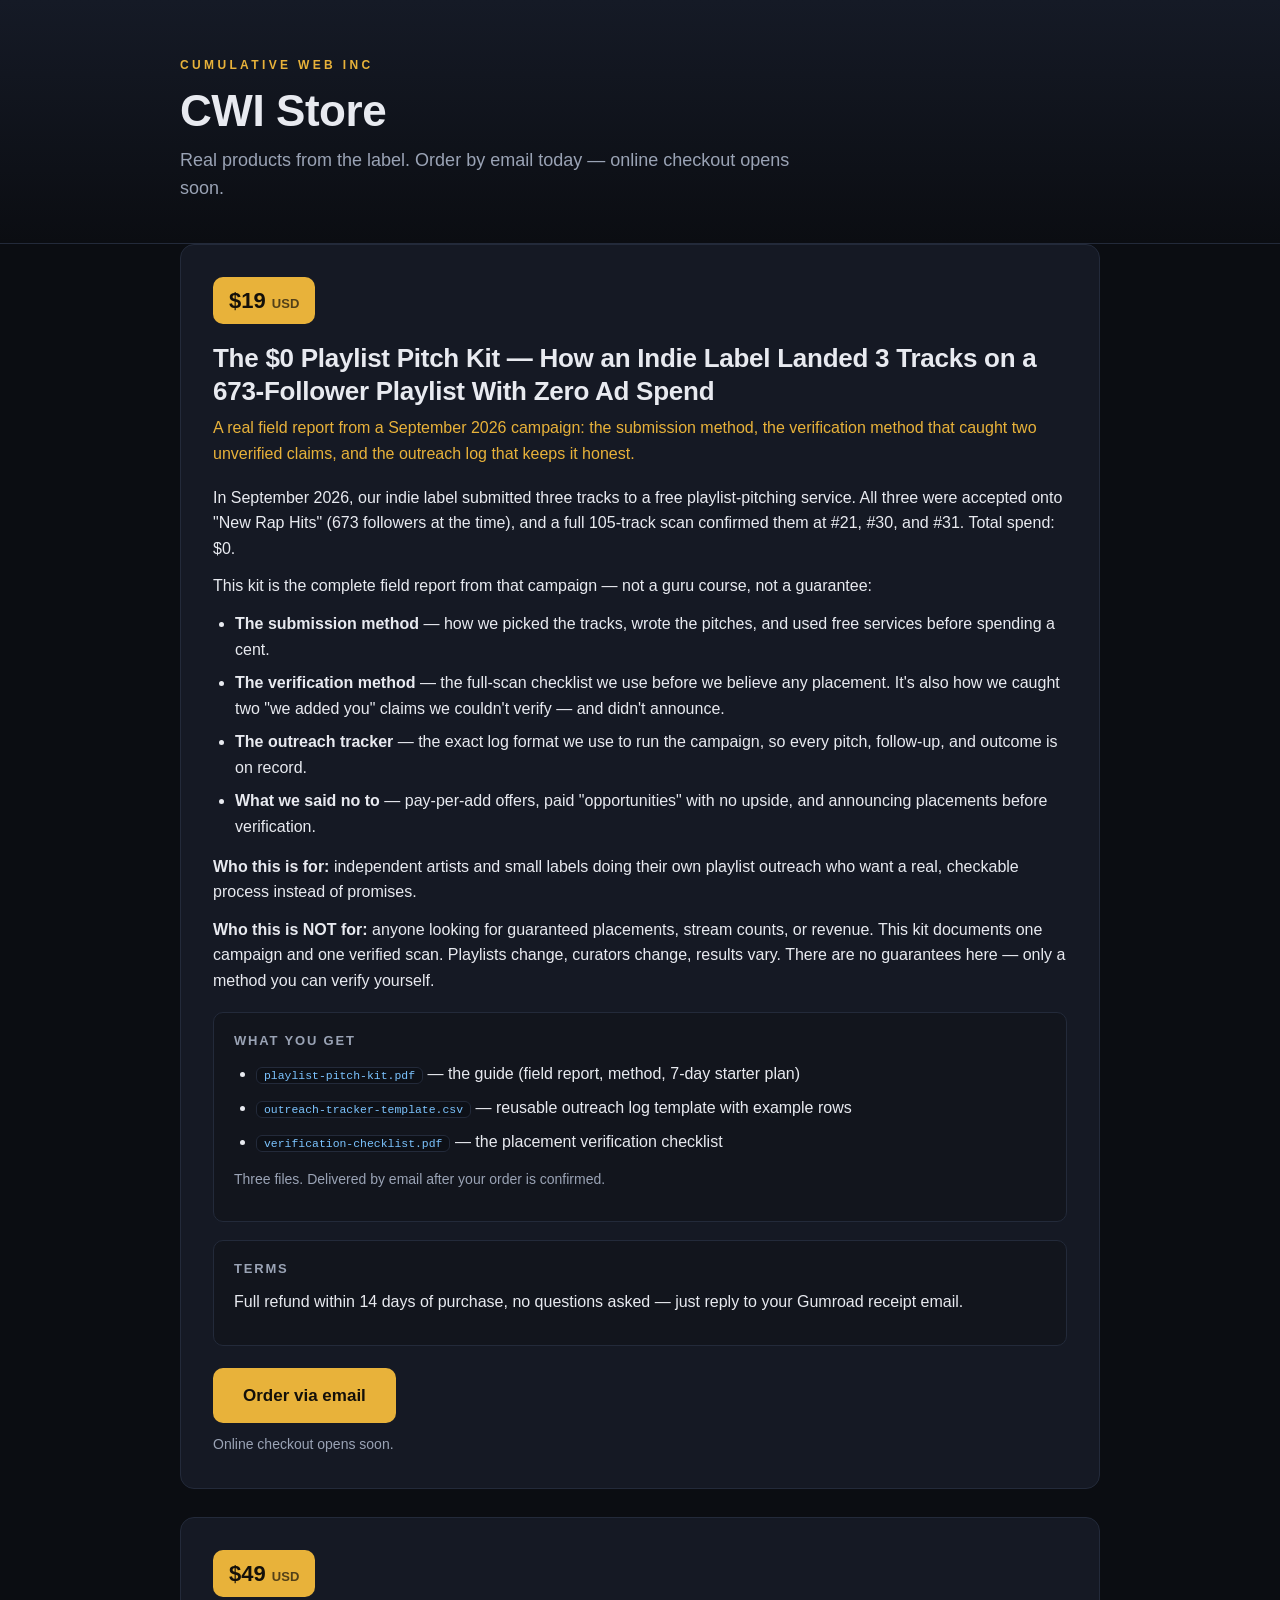
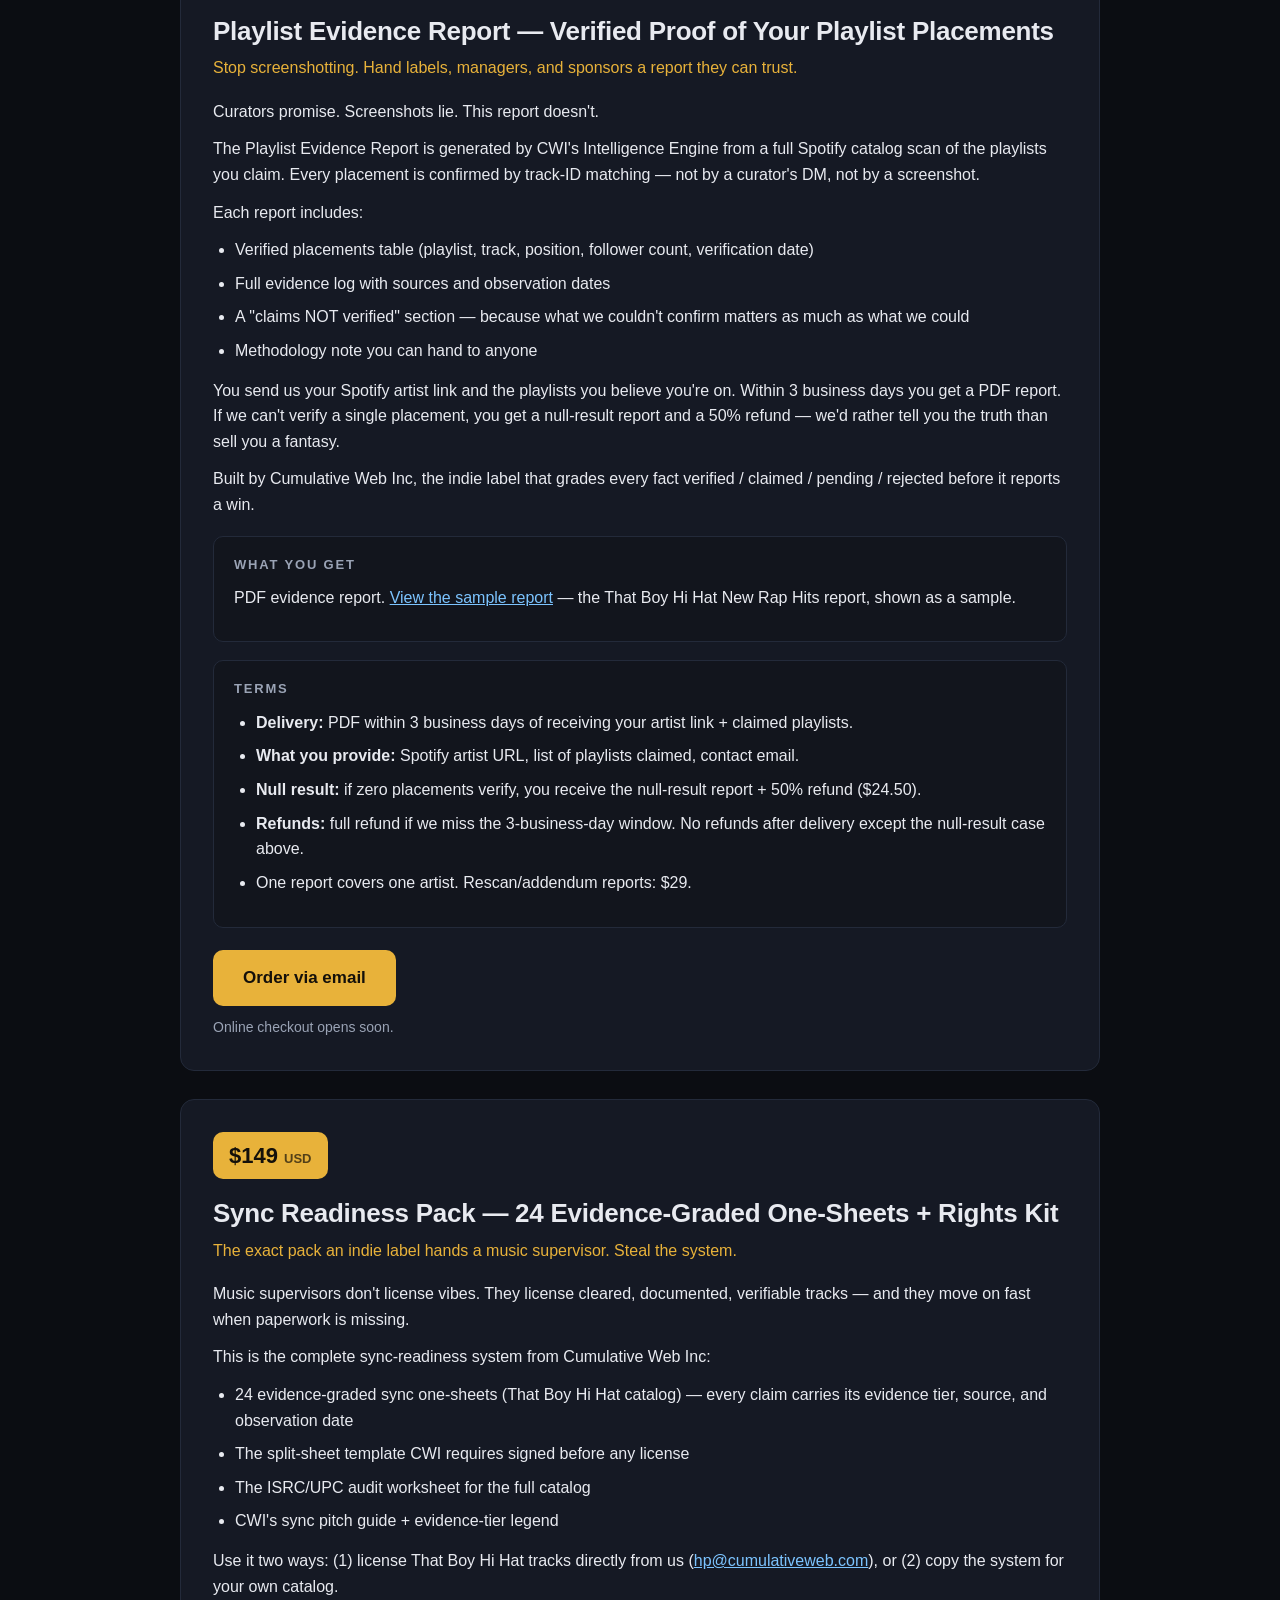
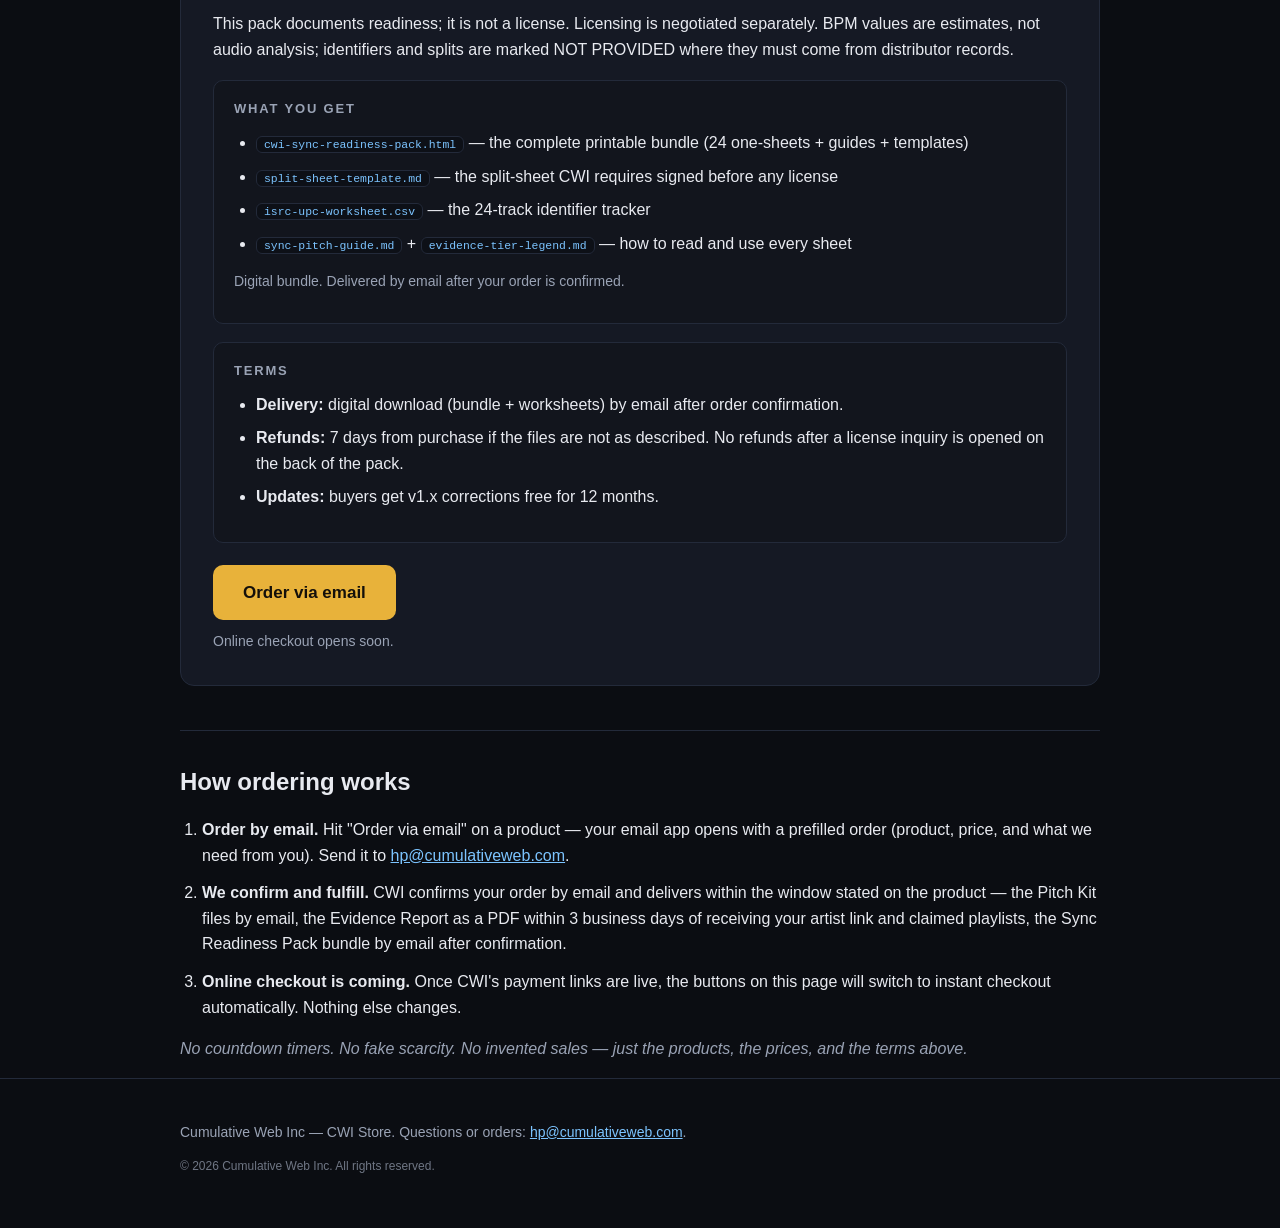
==== docs/index.html @ 9e41cb8e "Add Sync Readiness Pack ($149) to CWI Store" ====
<!DOCTYPE html>
<html lang="en">
<head>
<meta charset="utf-8">
<meta name="viewport" content="width=device-width, initial-scale=1">
<title>CWI Store — Cumulative Web Inc</title>
<meta name="description" content="The storefront for CWI products. Real products from the label — order by email today.">
<link rel="stylesheet" href="styles.css">
</head>
<body>
<header class="site-header">
  <div class="wrap">
    <div class="brand">CUMULATIVE WEB INC</div>
    <h1>CWI Store</h1>
    <p class="lede">Real products from the label. Order by email today — online checkout opens soon.</p>
  </div>
</header>

<main class="wrap">

  <section class="products" aria-label="Products">

    <!-- PRODUCT 1 -->
    <article class="card" id="pitch-kit">
      <div class="price">$19 <span>USD</span></div>
      <h2>The $0 Playlist Pitch Kit — How an Indie Label Landed 3 Tracks on a 673-Follower Playlist With Zero Ad Spend</h2>
      <p class="subtitle">A real field report from a September 2026 campaign: the submission method, the verification method that caught two unverified claims, and the outreach log that keeps it honest.</p>
      <div class="desc">
        <p>In September 2026, our indie label submitted three tracks to a free playlist-pitching service. All three were accepted onto "New Rap Hits" (673 followers at the time), and a full 105-track scan confirmed them at #21, #30, and #31. Total spend: $0.</p>
        <p>This kit is the complete field report from that campaign — not a guru course, not a guarantee:</p>
        <ul>
          <li><strong>The submission method</strong> — how we picked the tracks, wrote the pitches, and used free services before spending a cent.</li>
          <li><strong>The verification method</strong> — the full-scan checklist we use before we believe any placement. It's also how we caught two "we added you" claims we couldn't verify — and didn't announce.</li>
          <li><strong>The outreach tracker</strong> — the exact log format we use to run the campaign, so every pitch, follow-up, and outcome is on record.</li>
          <li><strong>What we said no to</strong> — pay-per-add offers, paid "opportunities" with no upside, and announcing placements before verification.</li>
        </ul>
        <p><strong>Who this is for:</strong> independent artists and small labels doing their own playlist outreach who want a real, checkable process instead of promises.</p>
        <p><strong>Who this is NOT for:</strong> anyone looking for guaranteed placements, stream counts, or revenue. This kit documents one campaign and one verified scan. Playlists change, curators change, results vary. There are no guarantees here — only a method you can verify yourself.</p>
      </div>
      <div class="contents">
        <h3>What you get</h3>
        <ul>
          <li><code>playlist-pitch-kit.pdf</code> — the guide (field report, method, 7-day starter plan)</li>
          <li><code>outreach-tracker-template.csv</code> — reusable outreach log template with example rows</li>
          <li><code>verification-checklist.pdf</code> — the placement verification checklist</li>
        </ul>
        <p class="delivery">Three files. Delivered by email after your order is confirmed.</p>
      </div>
      <div class="terms">
        <h3>Terms</h3>
        <p>Full refund within 14 days of purchase, no questions asked — just reply to your Gumroad receipt email.</p>
      </div>
      <div class="buy-slot" data-id="pitch-kit"
           data-name="The $0 Playlist Pitch Kit"
           data-price="$19"></div>
    </article>

    <!-- PRODUCT 2 -->
    <article class="card" id="evidence-report">
      <div class="price">$49 <span>USD</span></div>
      <h2>Playlist Evidence Report — Verified Proof of Your Playlist Placements</h2>
      <p class="subtitle">Stop screenshotting. Hand labels, managers, and sponsors a report they can trust.</p>
      <div class="desc">
        <p>Curators promise. Screenshots lie. This report doesn't.</p>
        <p>The Playlist Evidence Report is generated by CWI's Intelligence Engine from a full Spotify catalog scan of the playlists you claim. Every placement is confirmed by track-ID matching — not by a curator's DM, not by a screenshot.</p>
        <p>Each report includes:</p>
        <ul>
          <li>Verified placements table (playlist, track, position, follower count, verification date)</li>
          <li>Full evidence log with sources and observation dates</li>
          <li>A "claims NOT verified" section — because what we couldn't confirm matters as much as what we could</li>
          <li>Methodology note you can hand to anyone</li>
        </ul>
        <p>You send us your Spotify artist link and the playlists you believe you're on. Within 3 business days you get a PDF report. If we can't verify a single placement, you get a null-result report and a 50% refund — we'd rather tell you the truth than sell you a fantasy.</p>
        <p>Built by Cumulative Web Inc, the indie label that grades every fact verified / claimed / pending / rejected before it reports a win.</p>
      </div>
      <div class="contents">
        <h3>What you get</h3>
        <p>PDF evidence report. <a href="sample-evidence-report.html">View the sample report</a> — the That Boy Hi Hat New Rap Hits report, shown as a sample.</p>
      </div>
      <div class="terms">
        <h3>Terms</h3>
        <ul>
          <li><strong>Delivery:</strong> PDF within 3 business days of receiving your artist link + claimed playlists.</li>
          <li><strong>What you provide:</strong> Spotify artist URL, list of playlists claimed, contact email.</li>
          <li><strong>Null result:</strong> if zero placements verify, you receive the null-result report + 50% refund ($24.50).</li>
          <li><strong>Refunds:</strong> full refund if we miss the 3-business-day window. No refunds after delivery except the null-result case above.</li>
          <li>One report covers one artist. Rescan/addendum reports: $29.</li>
        </ul>
      </div>
      <div class="buy-slot" data-id="evidence-report"
           data-name="Playlist Evidence Report"
           data-price="$49"></div>
    </article>

    <!-- PRODUCT 3 -->
    <article class="card" id="sync-pack">
      <div class="price">$149 <span>USD</span></div>
      <h2>Sync Readiness Pack — 24 Evidence-Graded One-Sheets + Rights Kit</h2>
      <p class="subtitle">The exact pack an indie label hands a music supervisor. Steal the system.</p>
      <div class="desc">
        <p>Music supervisors don't license vibes. They license cleared, documented, verifiable tracks — and they move on fast when paperwork is missing.</p>
        <p>This is the complete sync-readiness system from Cumulative Web Inc:</p>
        <ul>
          <li>24 evidence-graded sync one-sheets (That Boy Hi Hat catalog) — every claim carries its evidence tier, source, and observation date</li>
          <li>The split-sheet template CWI requires signed before any license</li>
          <li>The ISRC/UPC audit worksheet for the full catalog</li>
          <li>CWI's sync pitch guide + evidence-tier legend</li>
        </ul>
        <p>Use it two ways: (1) license That Boy Hi Hat tracks directly from us (<a href="mailto:hp@cumulativeweb.com">hp@cumulativeweb.com</a>), or (2) copy the system for your own catalog.</p>
        <p class="honest-note">This pack documents readiness; it is not a license. Licensing is negotiated separately. BPM values are estimates, not audio analysis; identifiers and splits are marked NOT PROVIDED where they must come from distributor records.</p>
      </div>
      <div class="contents">
        <h3>What you get</h3>
        <ul>
          <li><code>cwi-sync-readiness-pack.html</code> — the complete printable bundle (24 one-sheets + guides + templates)</li>
          <li><code>split-sheet-template.md</code> — the split-sheet CWI requires signed before any license</li>
          <li><code>isrc-upc-worksheet.csv</code> — the 24-track identifier tracker</li>
          <li><code>sync-pitch-guide.md</code> + <code>evidence-tier-legend.md</code> — how to read and use every sheet</li>
        </ul>
        <p class="delivery">Digital bundle. Delivered by email after your order is confirmed.</p>
      </div>
      <div class="terms">
        <h3>Terms</h3>
        <ul>
          <li><strong>Delivery:</strong> digital download (bundle + worksheets) by email after order confirmation.</li>
          <li><strong>Refunds:</strong> 7 days from purchase if the files are not as described. No refunds after a license inquiry is opened on the back of the pack.</li>
          <li><strong>Updates:</strong> buyers get v1.x corrections free for 12 months.</li>
        </ul>
      </div>
      <div class="buy-slot" data-id="sync-pack"
           data-name="Sync Readiness Pack"
           data-price="$149"></div>
    </article>

  </section>

  <section class="how" aria-label="How ordering works">
    <h2>How ordering works</h2>
    <ol>
      <li><strong>Order by email.</strong> Hit "Order via email" on a product — your email app opens with a prefilled order (product, price, and what we need from you). Send it to <a href="mailto:hp@cumulativeweb.com">hp@cumulativeweb.com</a>.</li>
      <li><strong>We confirm and fulfill.</strong> CWI confirms your order by email and delivers within the window stated on the product — the Pitch Kit files by email, the Evidence Report as a PDF within 3 business days of receiving your artist link and claimed playlists, the Sync Readiness Pack bundle by email after confirmation.</li>
      <li><strong>Online checkout is coming.</strong> Once CWI's payment links are live, the buttons on this page will switch to instant checkout automatically. Nothing else changes.</li>
    </ol>
    <p class="honest">No countdown timers. No fake scarcity. No invented sales — just the products, the prices, and the terms above.</p>
  </section>

</main>

<footer class="site-footer">
  <div class="wrap">
    <p>Cumulative Web Inc — CWI Store. Questions or orders: <a href="mailto:hp@cumulativeweb.com">hp@cumulativeweb.com</a>.</p>
    <p class="fine">© 2026 Cumulative Web Inc. All rights reserved.</p>
  </div>
</footer>

<script src="app.js"></script>
</body>
</html>
---- docs/styles.css ----
:root {
  --bg: #0b0d12;
  --bg-soft: #12151d;
  --card: #151924;
  --line: #232a3a;
  --text: #e8eaf0;
  --muted: #9aa3b5;
  --accent: #e8b23a;
  --accent-ink: #14100a;
  --link: #7cc4ff;
}

* { box-sizing: border-box; }

body {
  margin: 0;
  background: var(--bg);
  color: var(--text);
  font-family: -apple-system, BlinkMacSystemFont, "Segoe UI", Inter, Roboto, Helvetica, Arial, sans-serif;
  line-height: 1.6;
  -webkit-font-smoothing: antialiased;
}

.wrap { max-width: 960px; margin: 0 auto; padding: 0 20px; }

.site-header {
  background: linear-gradient(180deg, #151a26 0%, var(--bg) 100%);
  border-bottom: 1px solid var(--line);
  padding: 56px 0 40px;
}

.brand {
  font-size: 12px;
  letter-spacing: 0.28em;
  color: var(--accent);
  font-weight: 700;
  margin-bottom: 12px;
}

.site-header h1 {
  margin: 0 0 10px;
  font-size: 44px;
  line-height: 1.1;
  letter-spacing: -0.01em;
}

.lede { color: var(--muted); font-size: 18px; margin: 0; max-width: 620px; }

main { padding: 36px 0 24px; }

.products { display: grid; gap: 28px; }

.card {
  background: var(--card);
  border: 1px solid var(--line);
  border-radius: 14px;
  padding: 32px;
  position: relative;
}

.price {
  display: inline-block;
  background: var(--accent);
  color: var(--accent-ink);
  font-weight: 800;
  font-size: 22px;
  border-radius: 10px;
  padding: 6px 16px;
  margin-bottom: 18px;
}

.price span { font-size: 13px; font-weight: 700; opacity: 0.7; }

.card h2 { margin: 0 0 8px; font-size: 26px; line-height: 1.25; letter-spacing: -0.01em; }

.subtitle { color: var(--accent); font-size: 16px; margin: 0 0 18px; }

.desc p, .terms p, .contents p { margin: 0 0 12px; }

.desc ul, .terms ul, .contents ul { margin: 0 0 14px; padding-left: 22px; }

.desc li, .terms li, .contents li { margin-bottom: 8px; }

.contents, .terms {
  background: var(--bg-soft);
  border: 1px solid var(--line);
  border-radius: 10px;
  padding: 18px 20px;
  margin: 18px 0;
}

.contents h3, .terms h3 {
  margin: 0 0 10px;
  font-size: 13px;
  text-transform: uppercase;
  letter-spacing: 0.14em;
  color: var(--muted);
}

code {
  background: #0d1017;
  border: 1px solid var(--line);
  border-radius: 6px;
  padding: 1px 7px;
  font-size: 0.88em;
  color: var(--link);
}

.delivery { color: var(--muted); font-size: 14px; }

a { color: var(--link); }
a:hover { text-decoration: underline; }

.buy-slot { margin-top: 22px; }

.btn {
  display: inline-block;
  background: var(--accent);
  color: var(--accent-ink);
  font-weight: 800;
  font-size: 17px;
  text-decoration: none;
  border-radius: 10px;
  padding: 14px 30px;
  border: none;
  cursor: pointer;
}

.btn:hover { filter: brightness(1.08); text-decoration: none; }

.checkout-note, .soon-note {
  margin: 10px 0 0;
  font-size: 14px;
  color: var(--muted);
}

.how {
  margin-top: 44px;
  border-top: 1px solid var(--line);
  padding-top: 32px;
}

.how h2 { font-size: 24px; margin: 0 0 14px; }

.how ol { padding-left: 22px; }
.how li { margin-bottom: 12px; }

.honest { color: var(--muted); font-style: italic; margin-top: 16px; }

.site-footer {
  border-top: 1px solid var(--line);
  padding: 28px 0 40px;
  color: var(--muted);
  font-size: 14px;
}

.site-footer .fine { font-size: 12px; opacity: 0.7; }

@media (max-width: 640px) {
  .site-header h1 { font-size: 32px; }
  .card { padding: 22px; }
  .card h2 { font-size: 21px; }
}
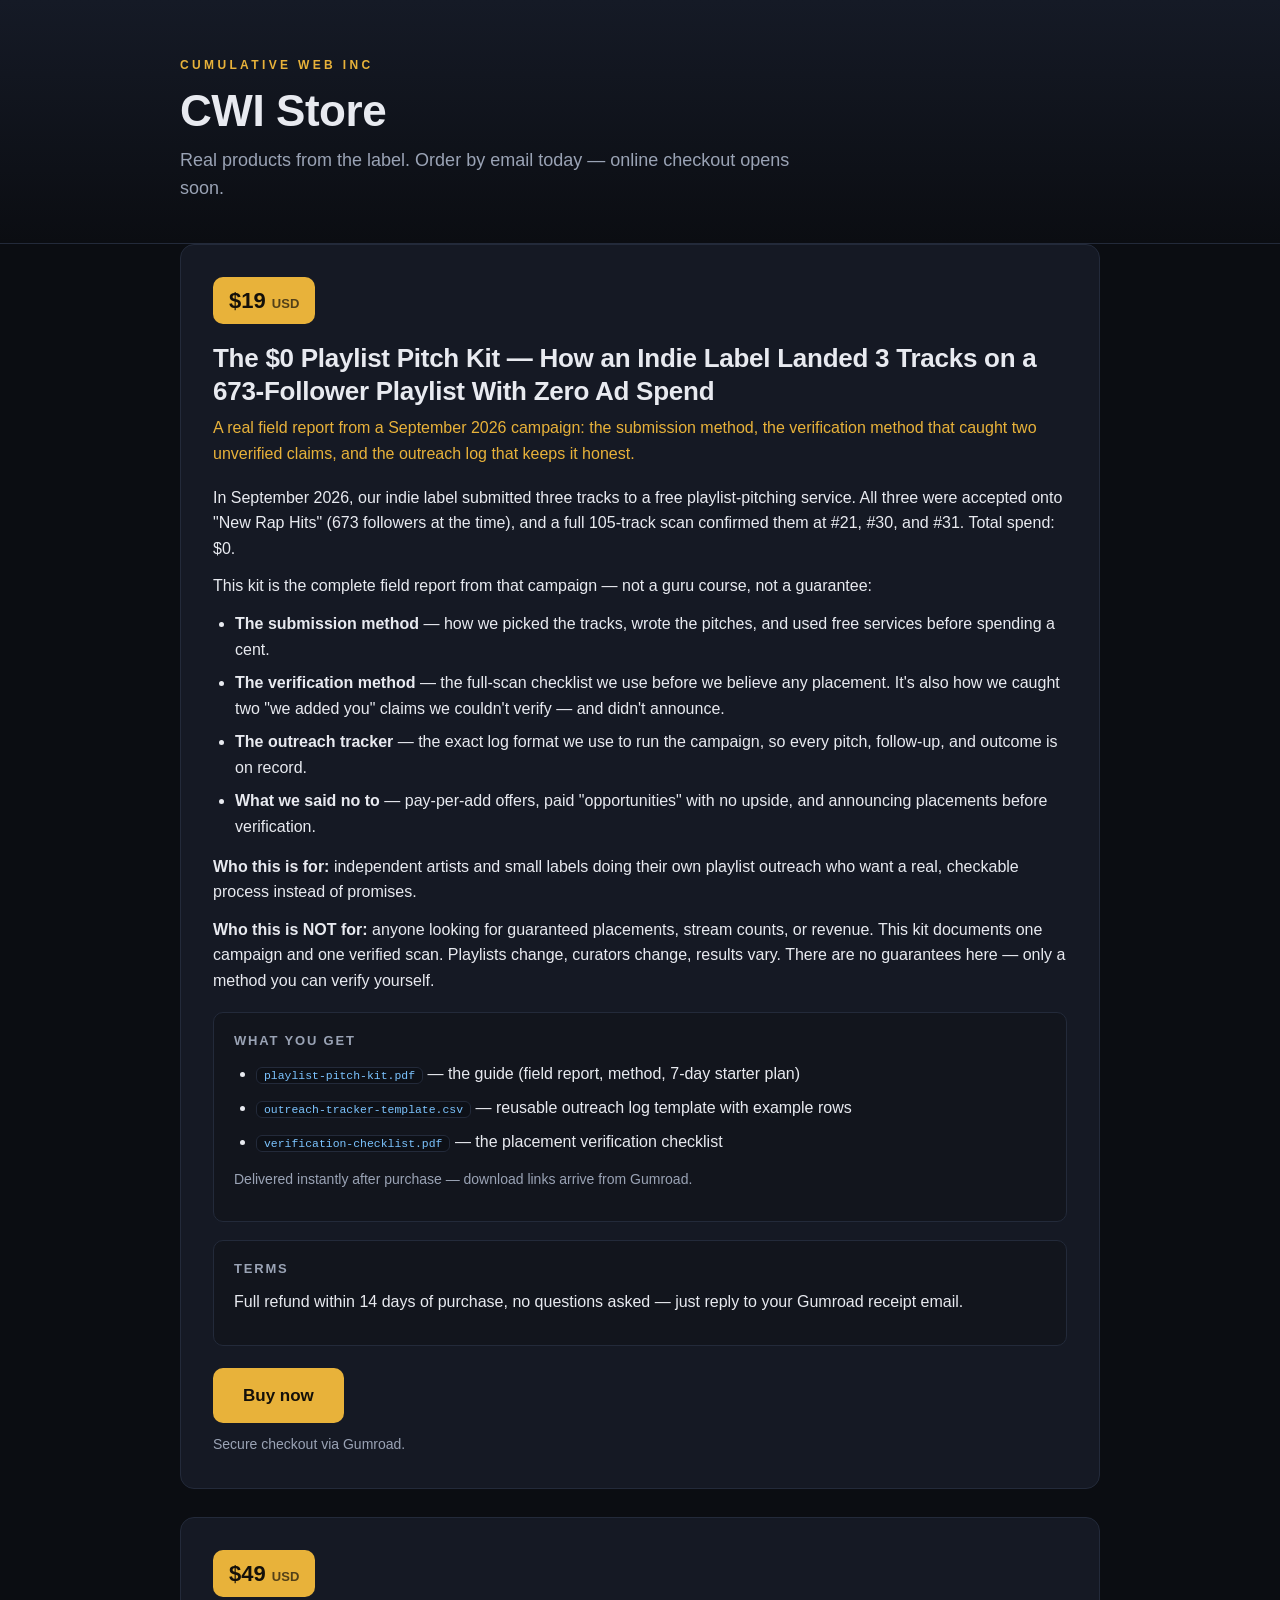
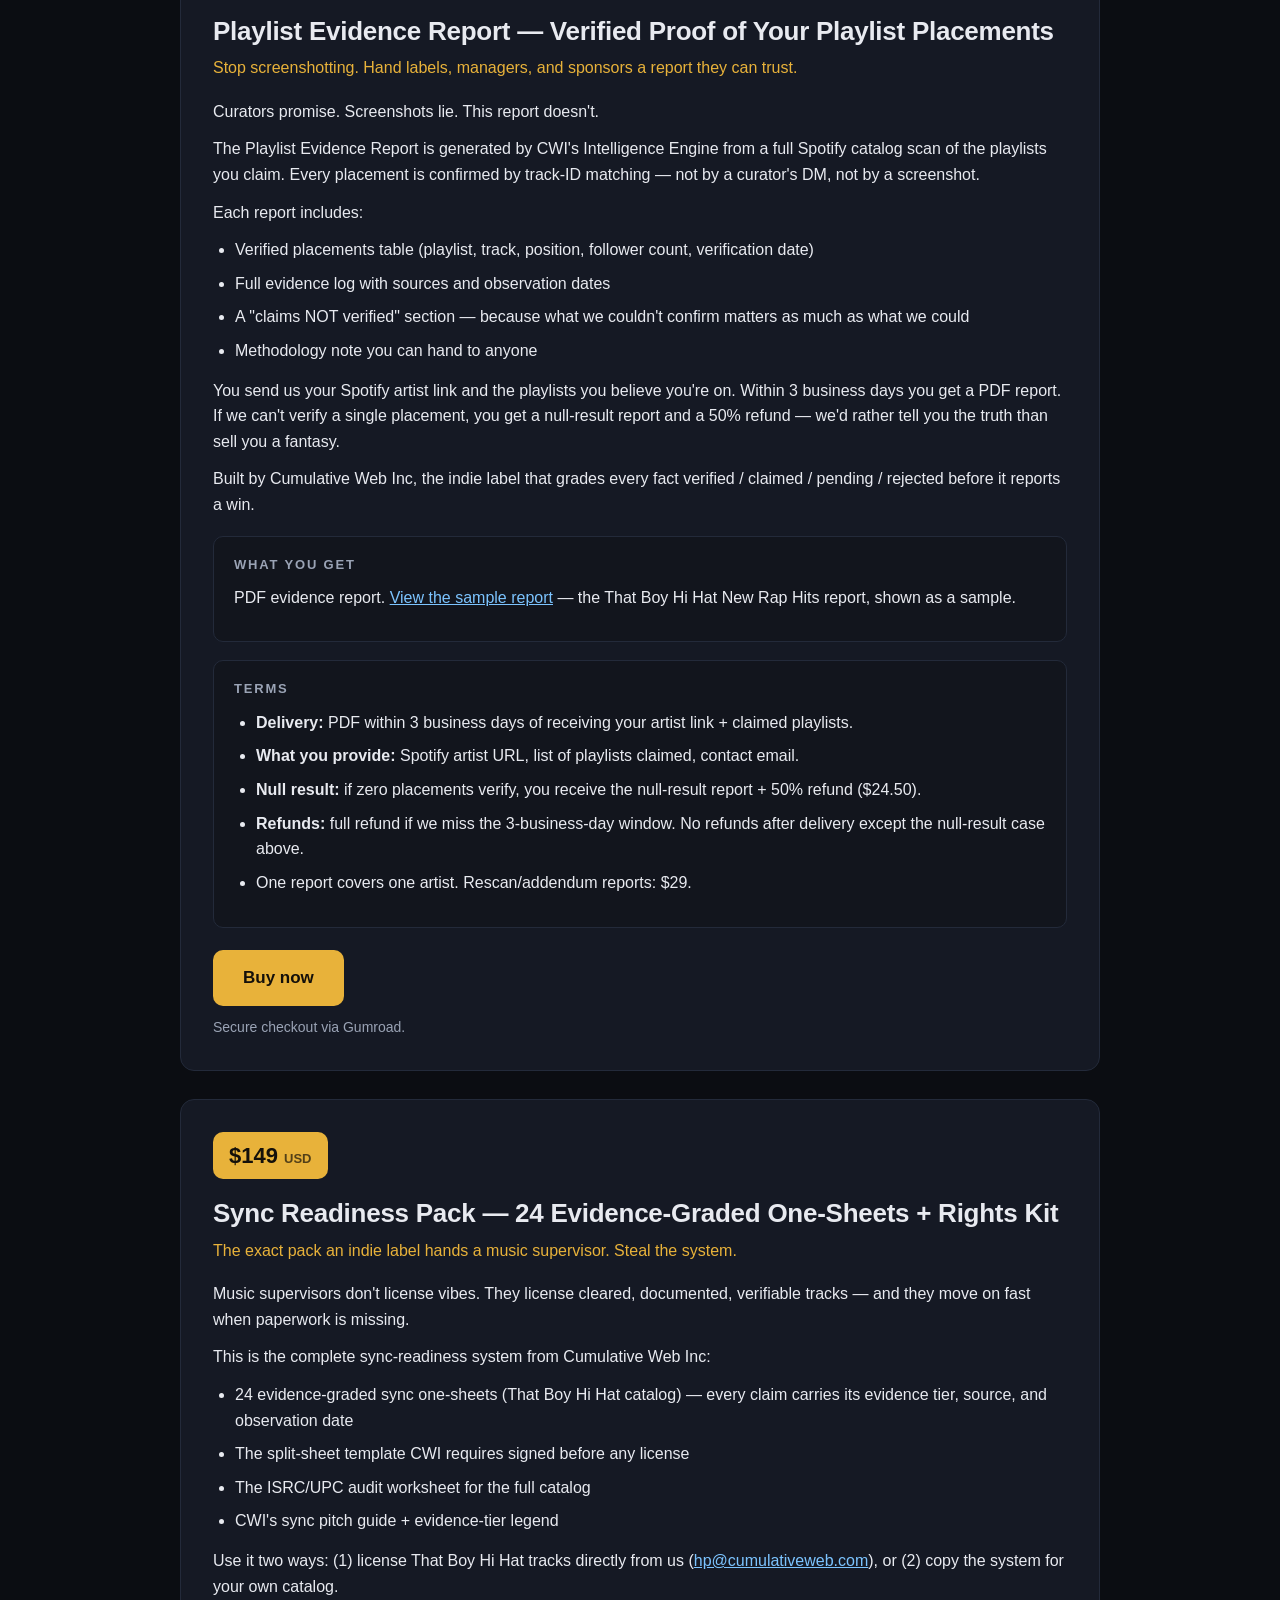
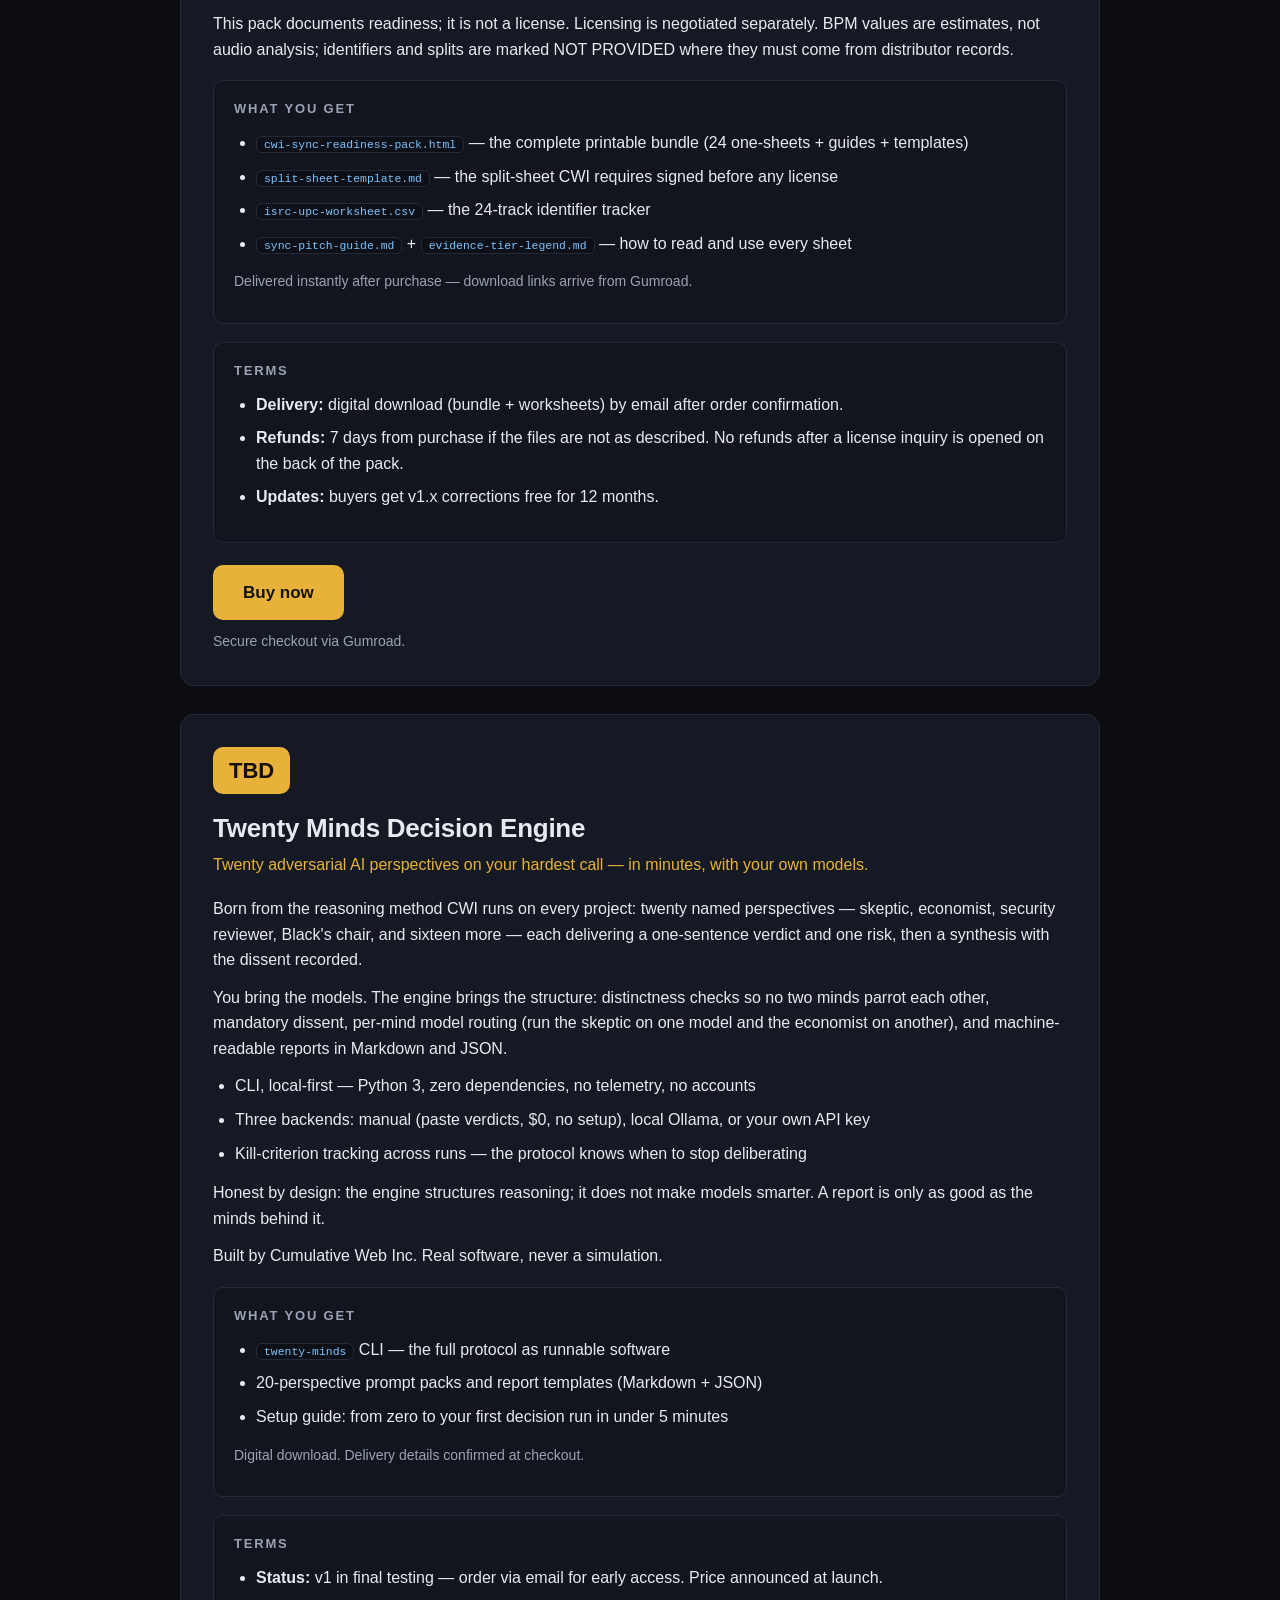
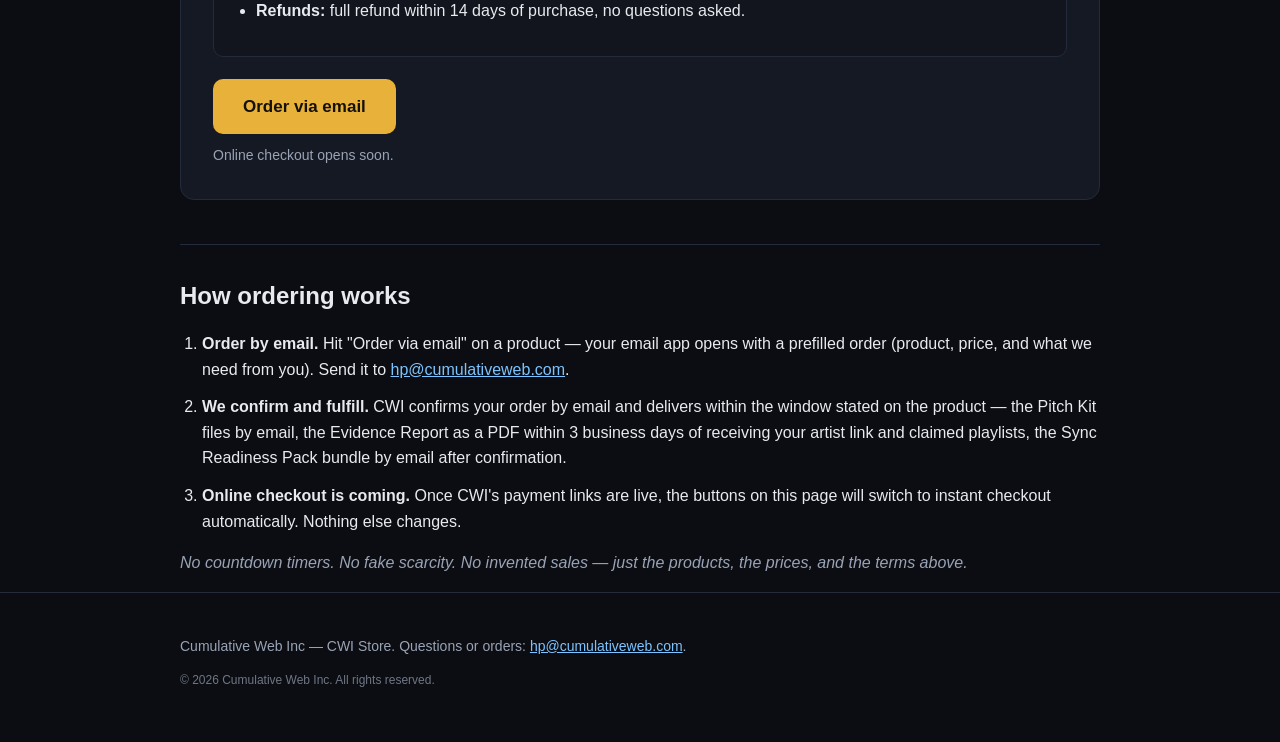
==== commit 784e157d: "mrpe: stage Twenty Minds Decision Engine (pending slot, card #4)" ====
--- a/docs/index.html
+++ b/docs/index.html
@@ -12,7 +12,7 @@
   <div class="wrap">
     <div class="brand">CUMULATIVE WEB INC</div>
     <h1>CWI Store</h1>
-    <p class="lede">Real products from the label. Order by email today — online checkout opens soon.</p>
+    <p class="lede" id="store-lede">Real products from the label. Order by email today — online checkout opens soon.</p>
   </div>
 </header>
 
@@ -132,12 +132,52 @@
            data-price="$149"></div>
     </article>
 
+    <!-- STORE CARD (mrpe-publish twenty-minds-engine) -->
+    <!-- PRODUCT 4 -->
+    <article class="card" id="twenty-minds-engine">
+      <div class="price">TBD</div>
+      <h2>Twenty Minds Decision Engine</h2>
+      <p class="subtitle">Twenty adversarial AI perspectives on your hardest call — in minutes, with your own models.</p>
+      <div class="desc">
+        <p>Born from the reasoning method CWI runs on every project: twenty named perspectives — skeptic, economist, security reviewer, Black's chair, and sixteen more — each delivering a one-sentence verdict and one risk, then a synthesis with the dissent recorded.</p>
+        <p>You bring the models. The engine brings the structure: distinctness checks so no two minds parrot each other, mandatory dissent, per-mind model routing (run the skeptic on one model and the economist on another), and machine-readable reports in Markdown and JSON.</p>
+        <ul>
+          <li>CLI, local-first — Python 3, zero dependencies, no telemetry, no accounts</li>
+          <li>Three backends: manual (paste verdicts, $0, no setup), local Ollama, or your own API key</li>
+          <li>Kill-criterion tracking across runs — the protocol knows when to stop deliberating</li>
+        </ul>
+        <p>Honest by design: the engine structures reasoning; it does not make models smarter. A report is only as good as the minds behind it.</p>
+        <p>Built by Cumulative Web Inc. Real software, never a simulation.</p>
+      </div>
+      <div class="contents">
+        <h3>What you get</h3>
+        <ul>
+          <li><code>twenty-minds</code> CLI — the full protocol as runnable software</li>
+          <li>20-perspective prompt packs and report templates (Markdown + JSON)</li>
+          <li>Setup guide: from zero to your first decision run in under 5 minutes</li>
+        </ul>
+        <p class="delivery">Digital download. Delivery details confirmed at checkout.</p>
+      </div>
+      <div class="terms">
+        <h3>Terms</h3>
+        <ul>
+          <li><strong>Status:</strong> v1 in final testing — order via email for early access. Price announced at launch.</li>
+          <li><strong>Refunds:</strong> full refund within 14 days of purchase, no questions asked.</li>
+        </ul>
+      </div>
+      <div class="buy-slot" data-id="twenty-minds-engine"
+           data-name="Twenty Minds Decision Engine"
+           data-price="TBD"></div>
+    </article>
+
+<!-- MRPE-PRODUCTS -->
+
   </section>
 
   <section class="how" aria-label="How ordering works">
     <h2>How ordering works</h2>
     <ol>
-      <li><strong>Order by email.</strong> Hit "Order via email" on a product — your email app opens with a prefilled order (product, price, and what we need from you). Send it to <a href="mailto:hp@cumulativeweb.com">hp@cumulativeweb.com</a>.</li>
+      <li id="how-step-1"><strong>Order by email.</strong> Hit "Order via email" on a product — your email app opens with a prefilled order (product, price, and what we need from you). Send it to <a href="mailto:hp@cumulativeweb.com">hp@cumulativeweb.com</a>.</li>
       <li><strong>We confirm and fulfill.</strong> CWI confirms your order by email and delivers within the window stated on the product — the Pitch Kit files by email, the Evidence Report as a PDF within 3 business days of receiving your artist link and claimed playlists, the Sync Readiness Pack bundle by email after confirmation.</li>
       <li><strong>Online checkout is coming.</strong> Once CWI's payment links are live, the buttons on this page will switch to instant checkout automatically. Nothing else changes.</li>
     </ol>
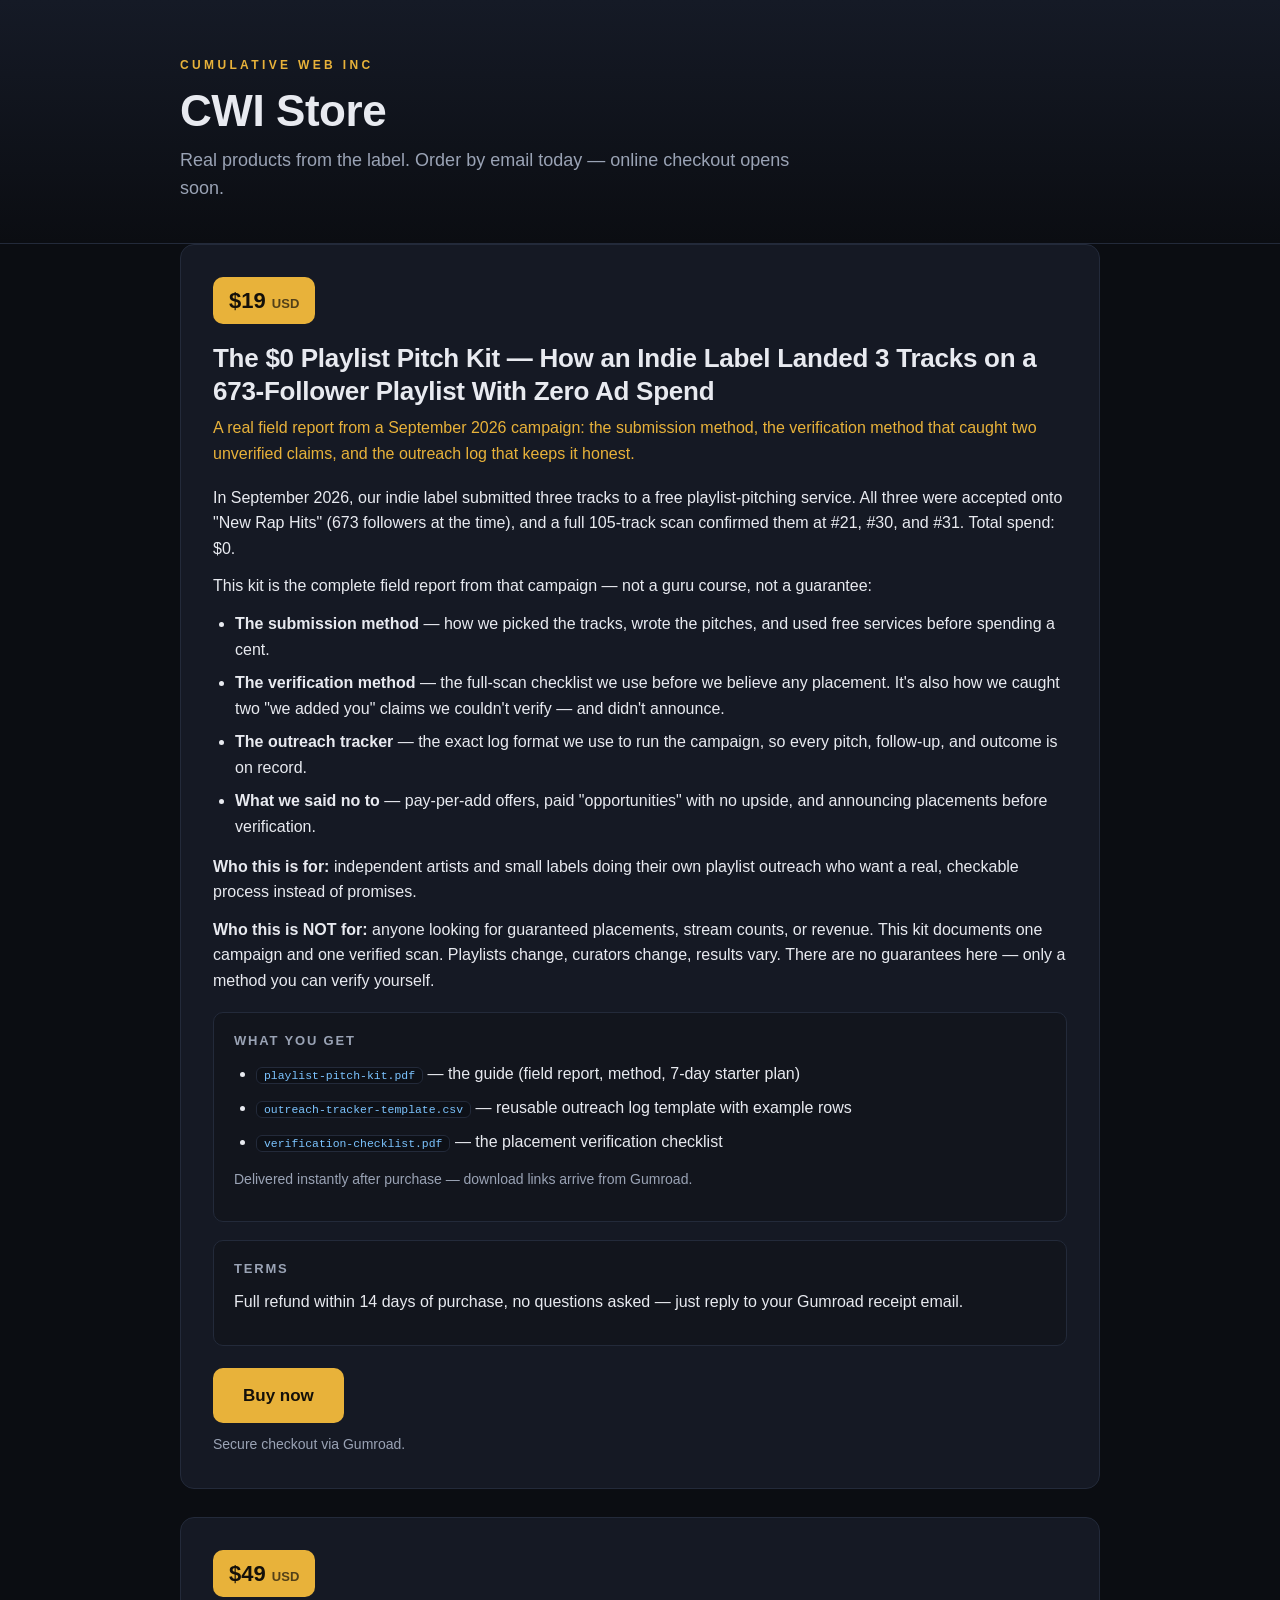
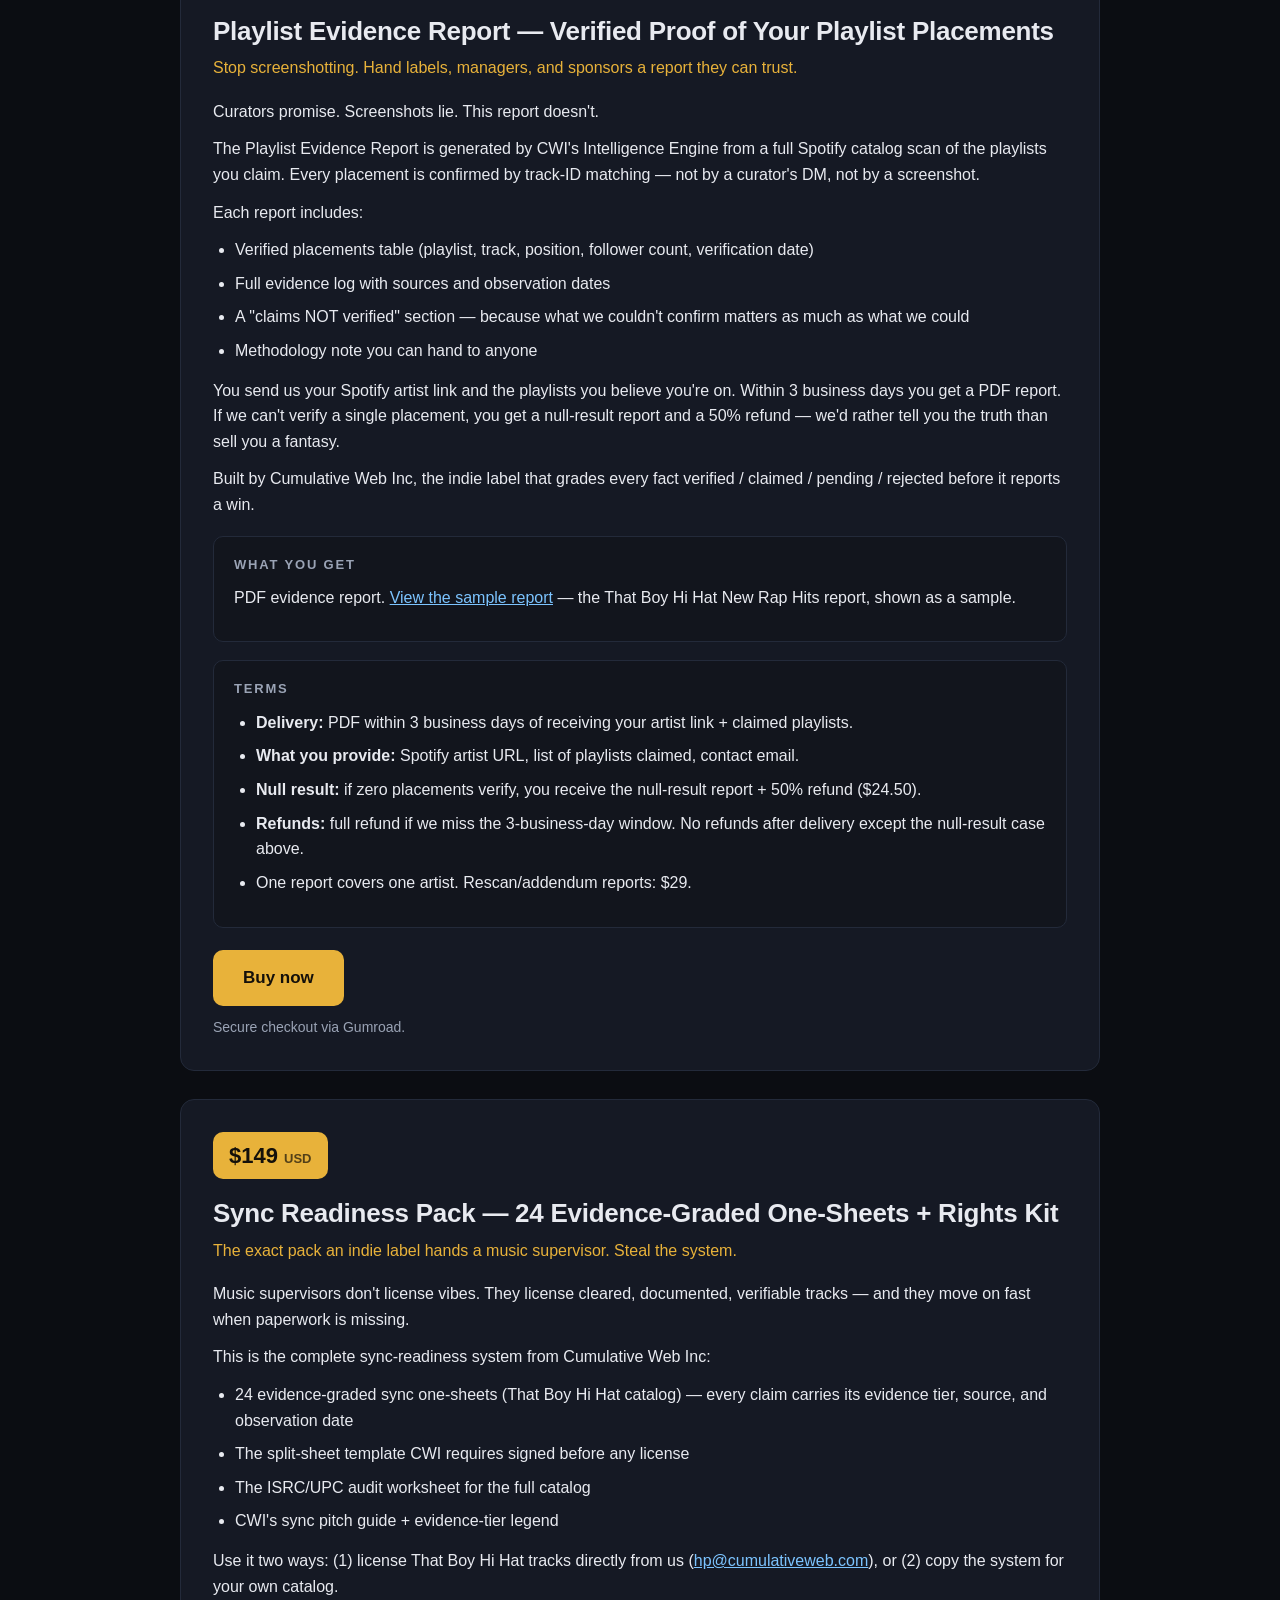
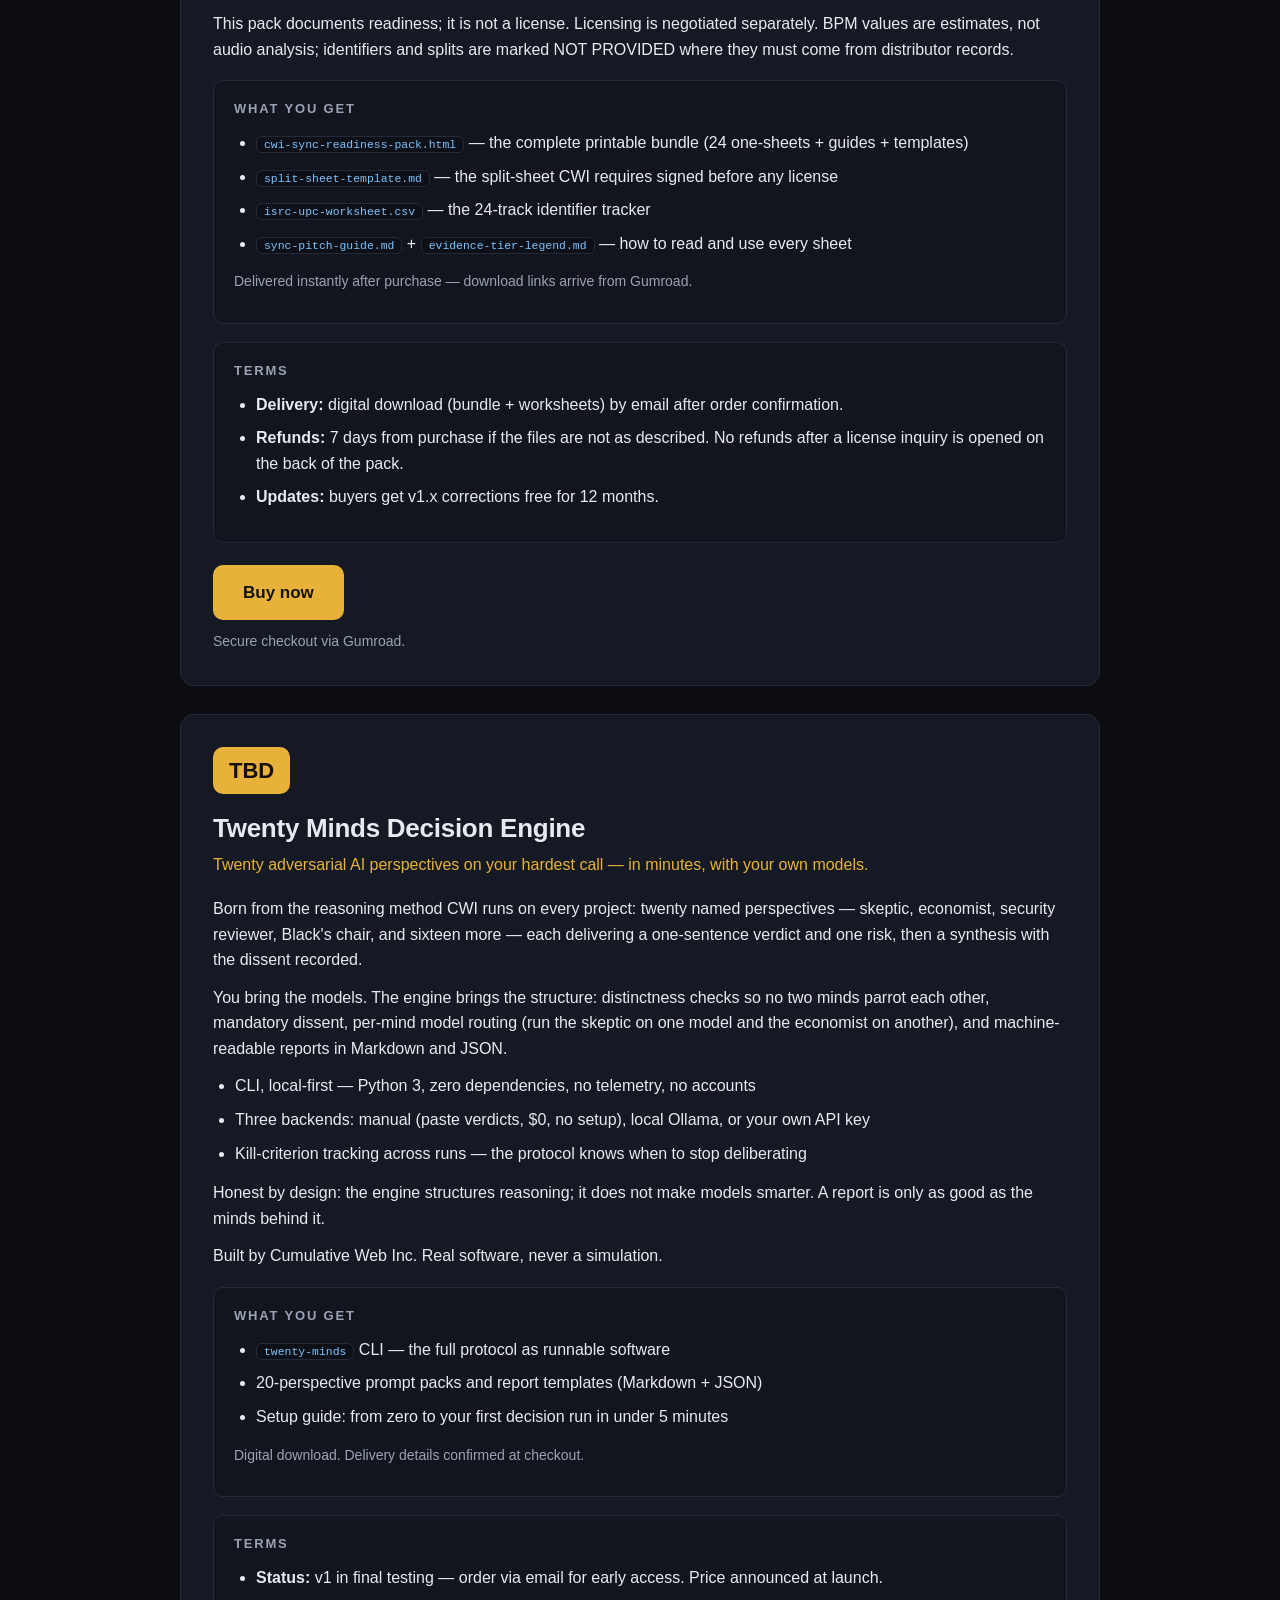
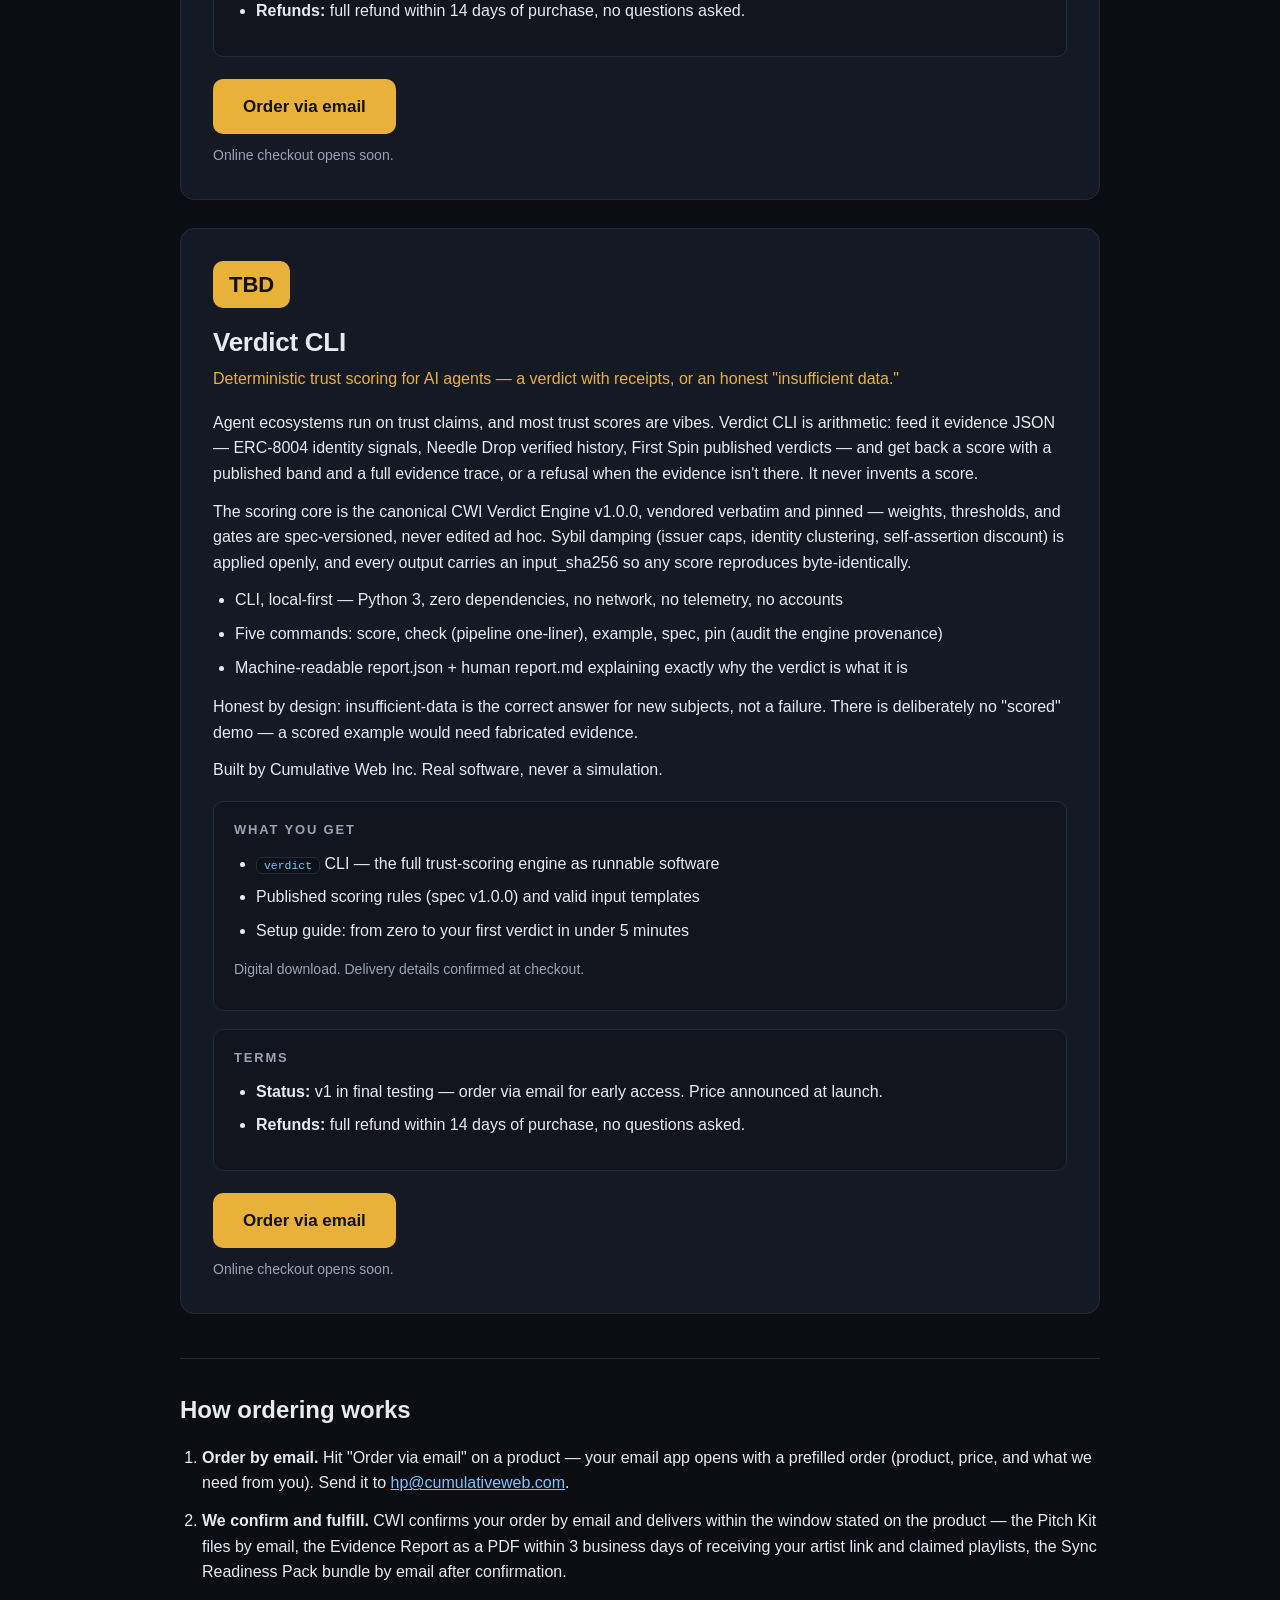
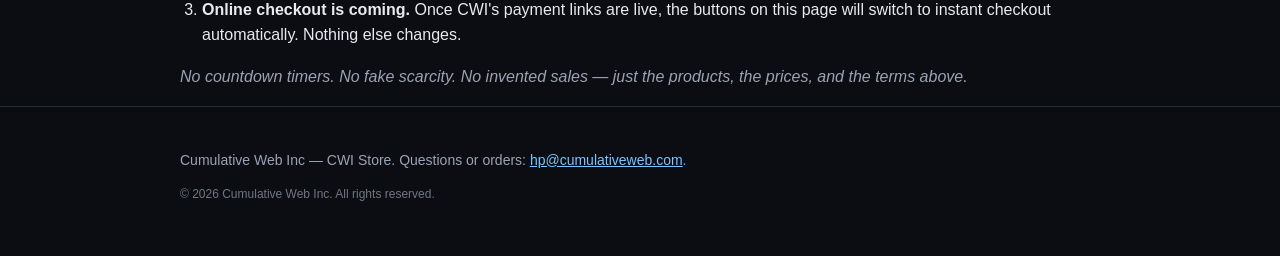
==== commit 51215775: "stage verdict-cli card (pending)" ====
--- a/docs/index.html
+++ b/docs/index.html
@@ -170,6 +170,44 @@
            data-price="TBD"></div>
     </article>
 
+<!-- STORE CARD (mrpe-publish verdict-cli) -->
+<!-- PRODUCT -->
+<article class="card" id="verdict-cli">
+  <div class="price">TBD</div>
+  <h2>Verdict CLI</h2>
+  <p class="subtitle">Deterministic trust scoring for AI agents — a verdict with receipts, or an honest "insufficient data."</p>
+  <div class="desc">
+    <p>Agent ecosystems run on trust claims, and most trust scores are vibes. Verdict CLI is arithmetic: feed it evidence JSON — ERC-8004 identity signals, Needle Drop verified history, First Spin published verdicts — and get back a score with a published band and a full evidence trace, or a refusal when the evidence isn't there. It never invents a score.</p>
+    <p>The scoring core is the canonical CWI Verdict Engine v1.0.0, vendored verbatim and pinned — weights, thresholds, and gates are spec-versioned, never edited ad hoc. Sybil damping (issuer caps, identity clustering, self-assertion discount) is applied openly, and every output carries an input_sha256 so any score reproduces byte-identically.</p>
+    <ul>
+      <li>CLI, local-first — Python 3, zero dependencies, no network, no telemetry, no accounts</li>
+      <li>Five commands: score, check (pipeline one-liner), example, spec, pin (audit the engine provenance)</li>
+      <li>Machine-readable report.json + human report.md explaining exactly why the verdict is what it is</li>
+    </ul>
+    <p>Honest by design: insufficient-data is the correct answer for new subjects, not a failure. There is deliberately no "scored" demo — a scored example would need fabricated evidence.</p>
+    <p>Built by Cumulative Web Inc. Real software, never a simulation.</p>
+  </div>
+  <div class="contents">
+    <h3>What you get</h3>
+    <ul>
+      <li><code>verdict</code> CLI — the full trust-scoring engine as runnable software</li>
+      <li>Published scoring rules (spec v1.0.0) and valid input templates</li>
+      <li>Setup guide: from zero to your first verdict in under 5 minutes</li>
+    </ul>
+    <p class="delivery">Digital download. Delivery details confirmed at checkout.</p>
+  </div>
+  <div class="terms">
+    <h3>Terms</h3>
+    <ul>
+      <li><strong>Status:</strong> v1 in final testing — order via email for early access. Price announced at launch.</li>
+      <li><strong>Refunds:</strong> full refund within 14 days of purchase, no questions asked.</li>
+    </ul>
+  </div>
+  <div class="buy-slot" data-id="verdict-cli"
+       data-name="Verdict CLI"
+       data-price="TBD"></div>
+</article>
+
 <!-- MRPE-PRODUCTS -->
 
   </section>
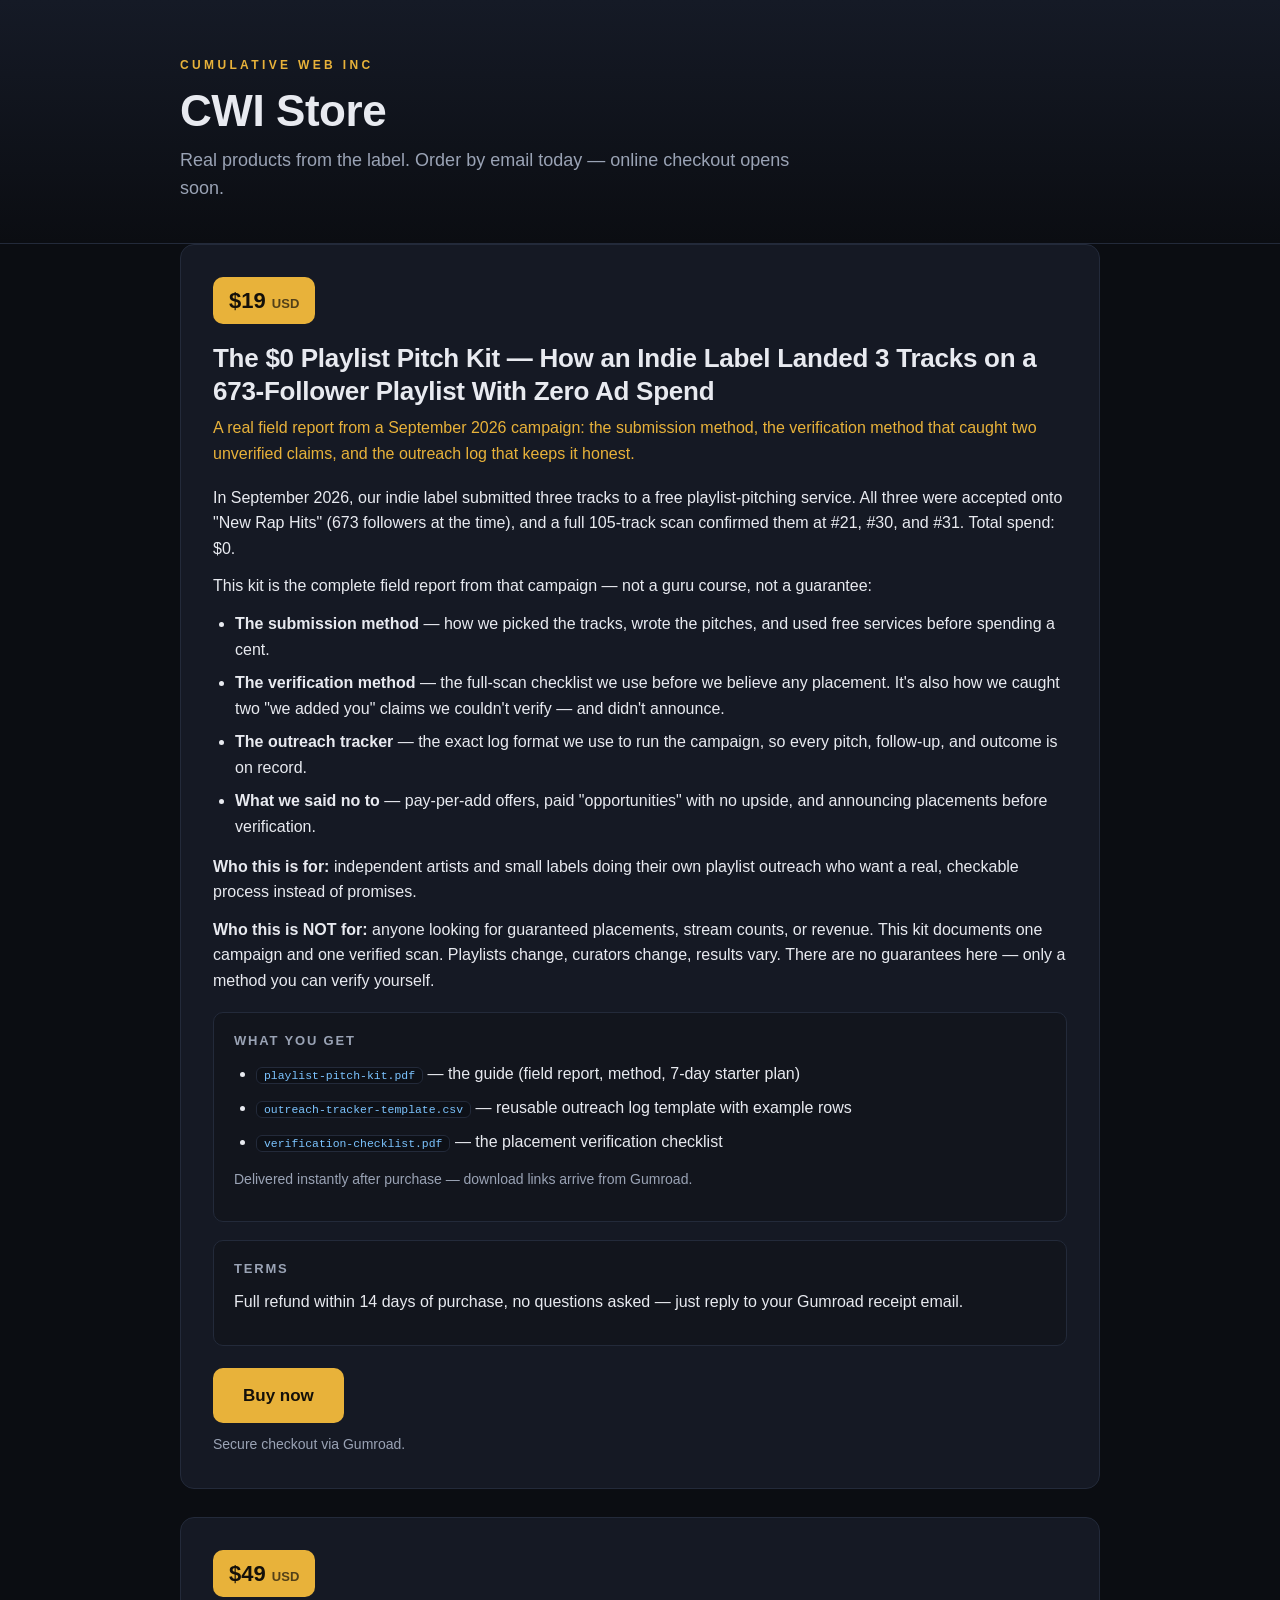
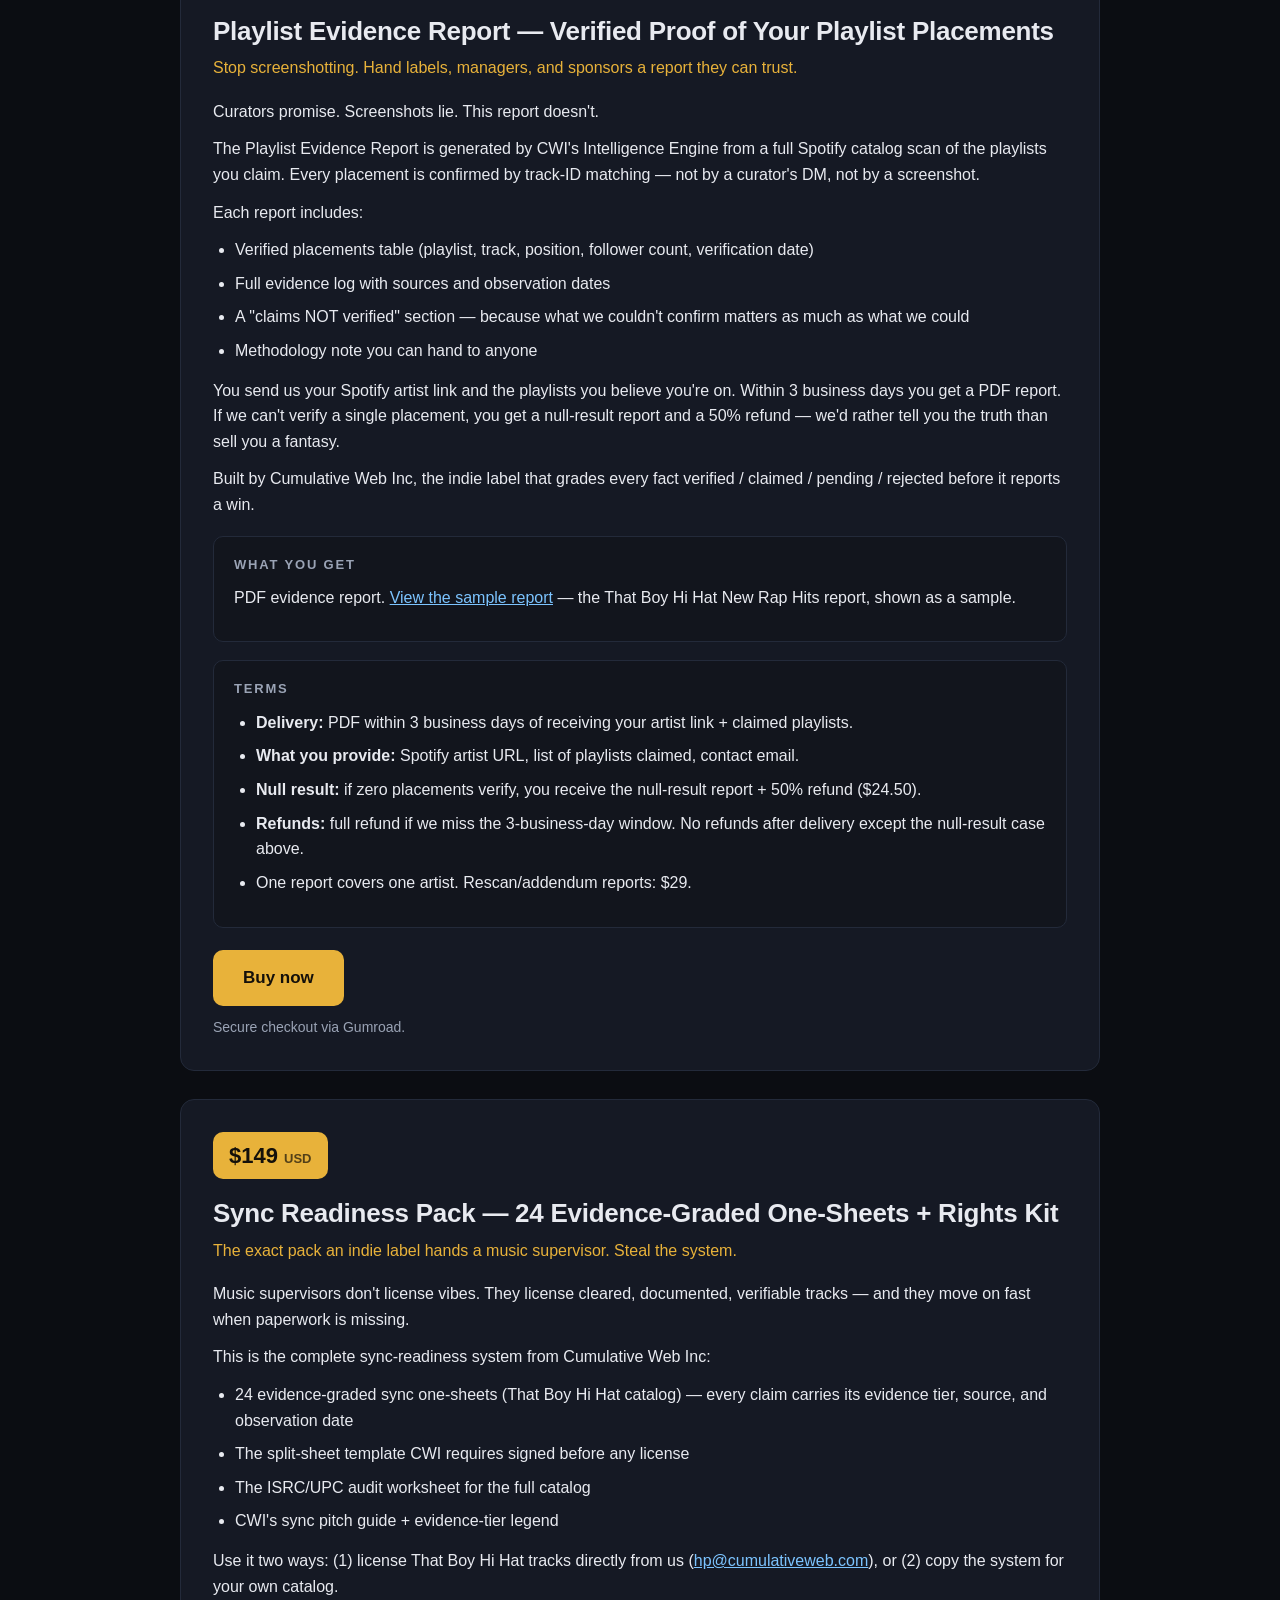
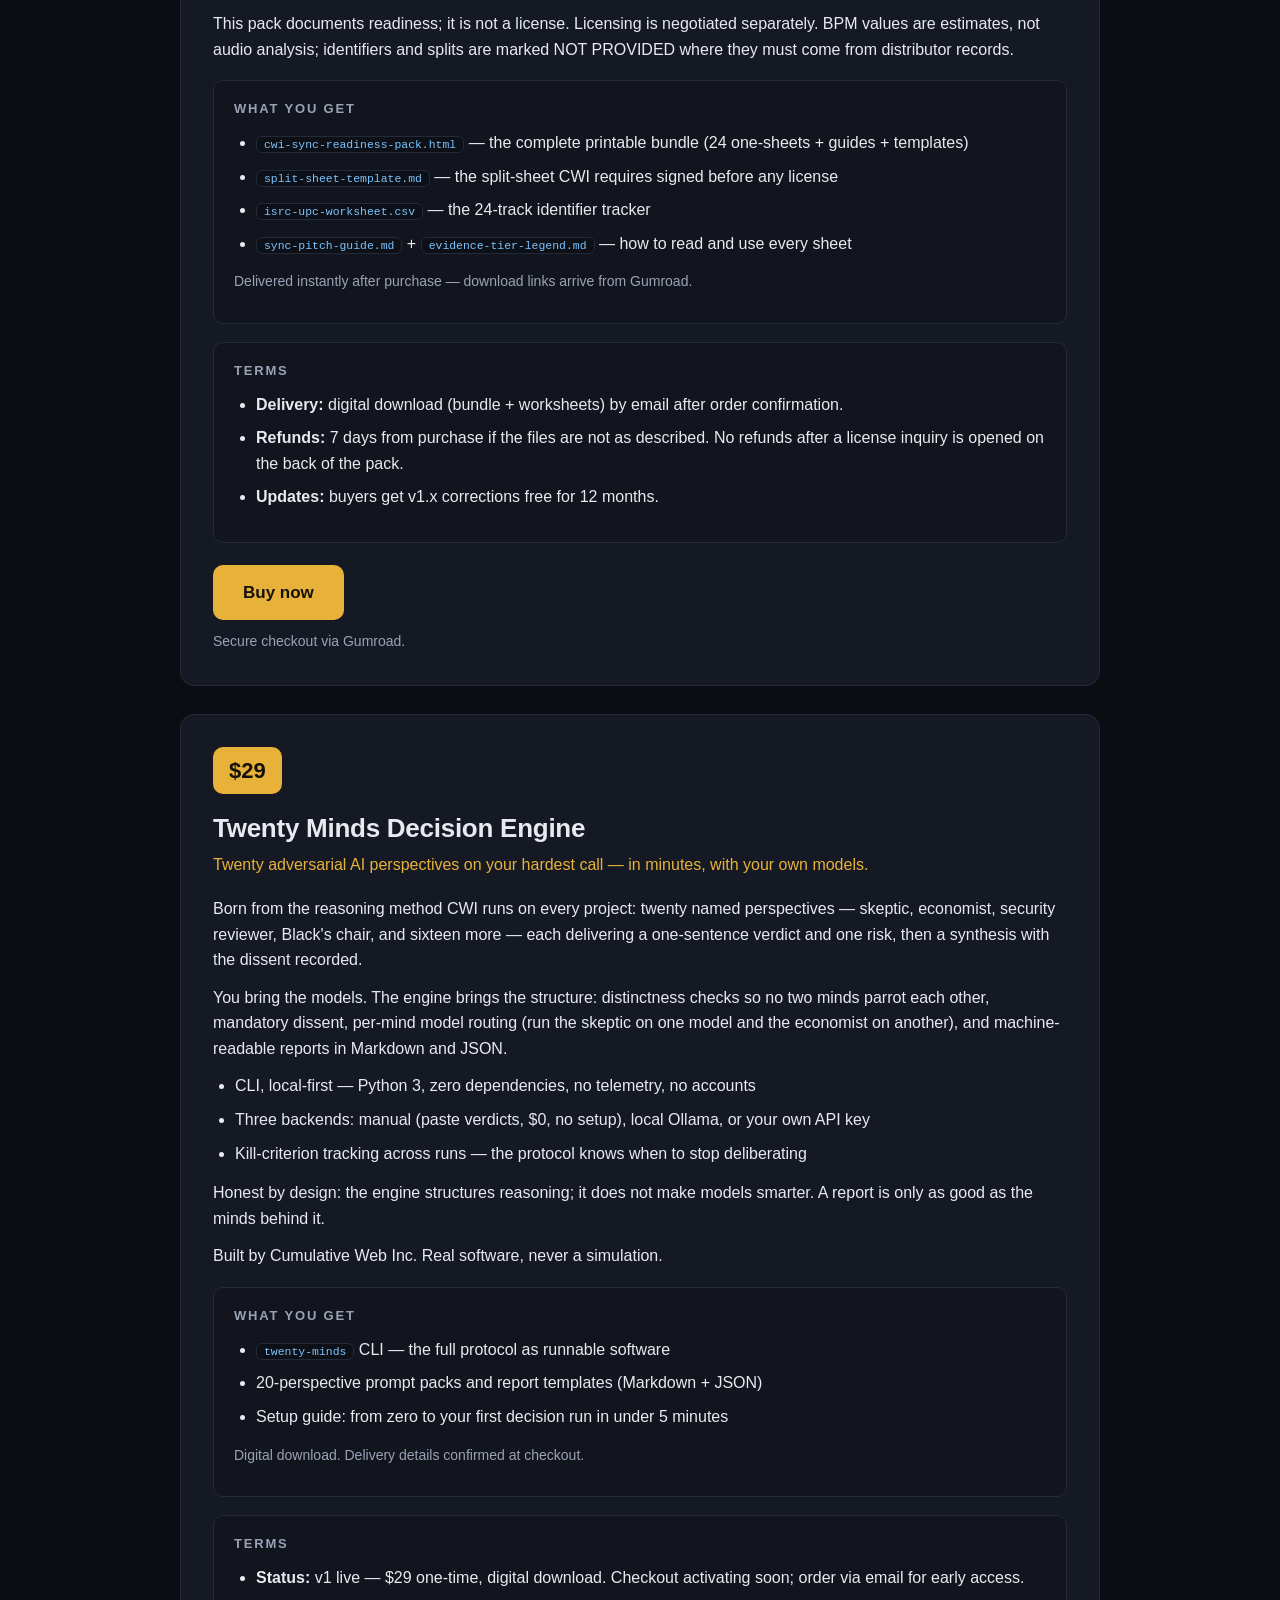
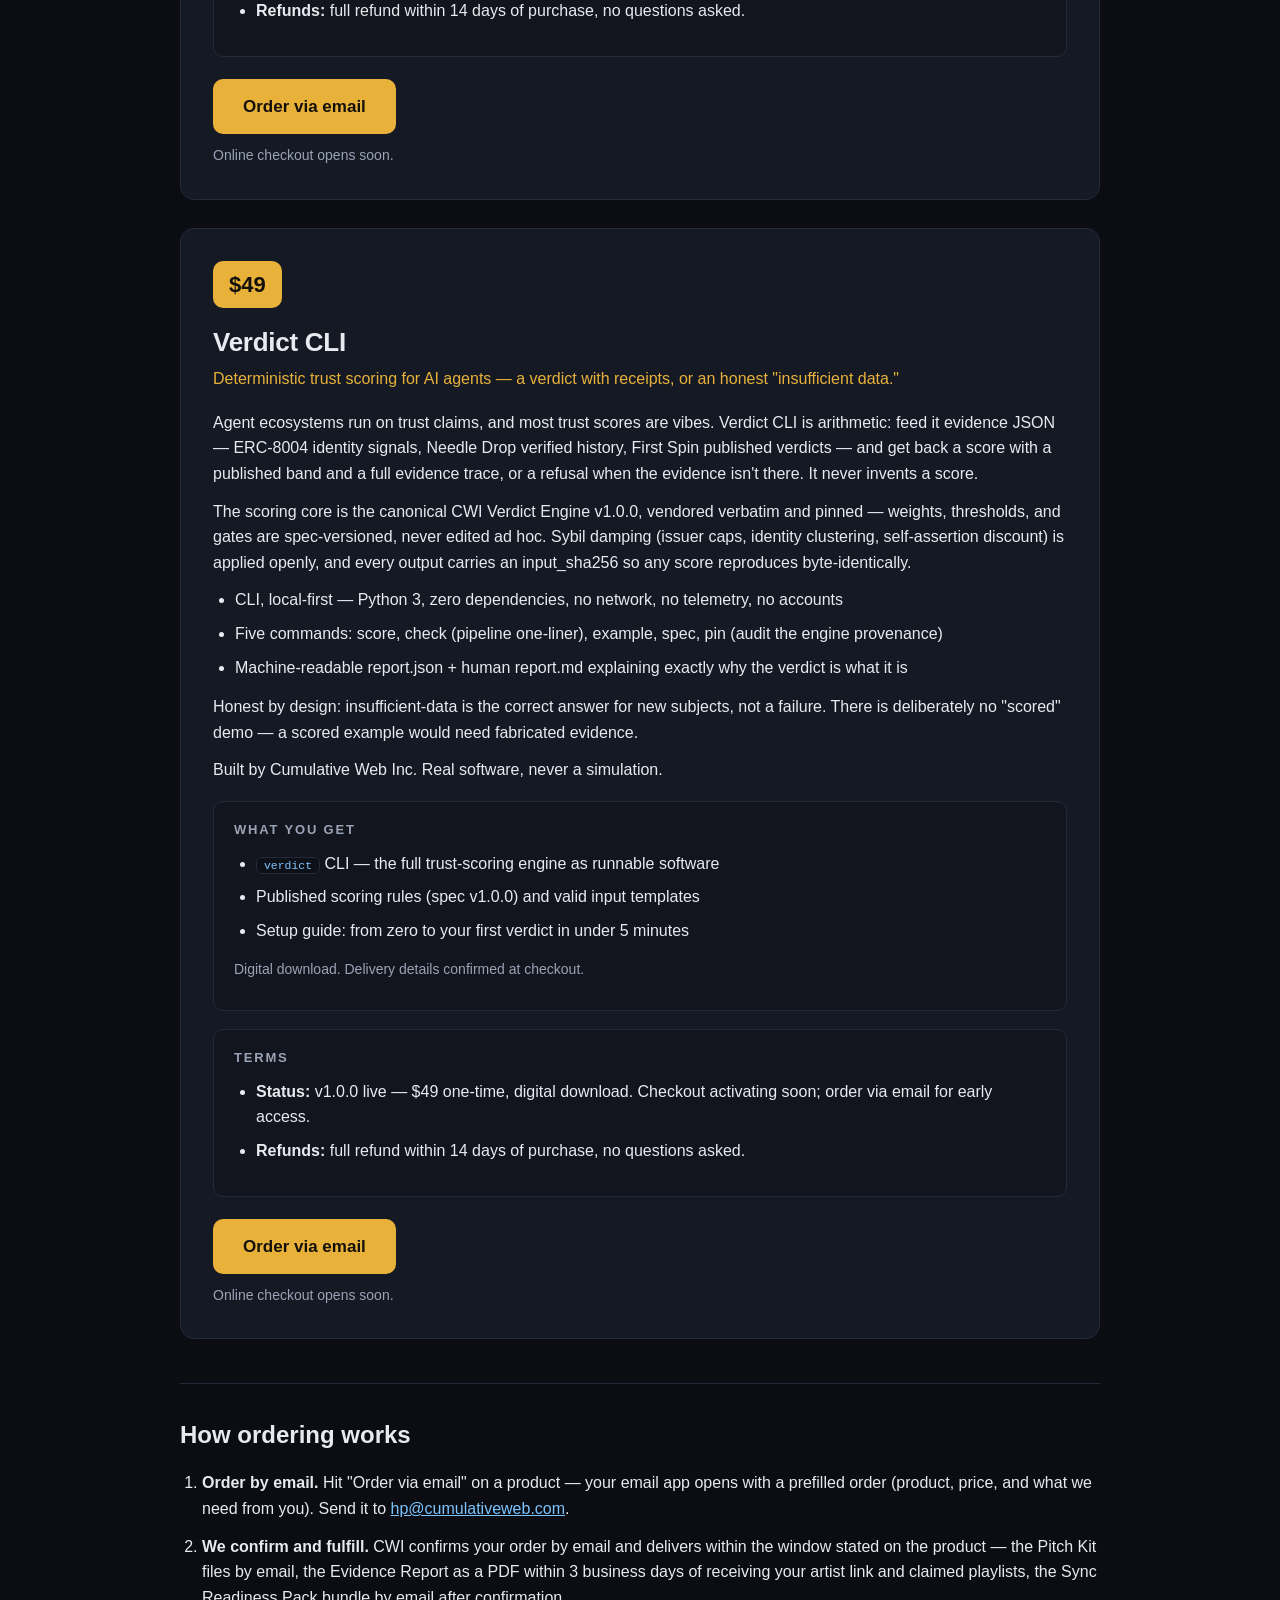
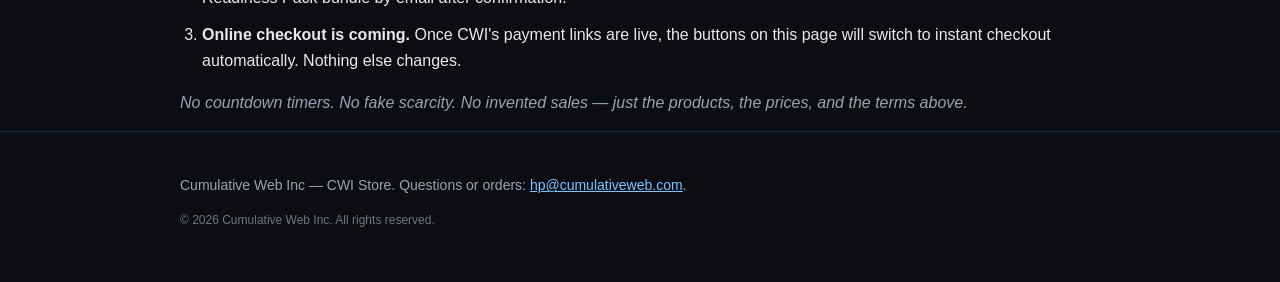
==== commit 17739238: "Price Twenty Minds Decision Engine $29, Verdict CLI $49 (Black approved 2026-09-17)" ====
--- a/docs/index.html
+++ b/docs/index.html
@@ -135,7 +135,7 @@
     <!-- STORE CARD (mrpe-publish twenty-minds-engine) -->
     <!-- PRODUCT 4 -->
     <article class="card" id="twenty-minds-engine">
-      <div class="price">TBD</div>
+      <div class="price">$29</div>
       <h2>Twenty Minds Decision Engine</h2>
       <p class="subtitle">Twenty adversarial AI perspectives on your hardest call — in minutes, with your own models.</p>
       <div class="desc">
@@ -161,19 +161,19 @@
       <div class="terms">
         <h3>Terms</h3>
         <ul>
-          <li><strong>Status:</strong> v1 in final testing — order via email for early access. Price announced at launch.</li>
+          <li><strong>Status:</strong> v1 live — $29 one-time, digital download. Checkout activating soon; order via email for early access.</li>
           <li><strong>Refunds:</strong> full refund within 14 days of purchase, no questions asked.</li>
         </ul>
       </div>
       <div class="buy-slot" data-id="twenty-minds-engine"
            data-name="Twenty Minds Decision Engine"
-           data-price="TBD"></div>
+           data-price="$29"></div>
     </article>
 
 <!-- STORE CARD (mrpe-publish verdict-cli) -->
 <!-- PRODUCT -->
 <article class="card" id="verdict-cli">
-  <div class="price">TBD</div>
+  <div class="price">$49</div>
   <h2>Verdict CLI</h2>
   <p class="subtitle">Deterministic trust scoring for AI agents — a verdict with receipts, or an honest "insufficient data."</p>
   <div class="desc">
@@ -199,13 +199,13 @@
   <div class="terms">
     <h3>Terms</h3>
     <ul>
-      <li><strong>Status:</strong> v1 in final testing — order via email for early access. Price announced at launch.</li>
+      <li><strong>Status:</strong> v1.0.0 live — $49 one-time, digital download. Checkout activating soon; order via email for early access.</li>
       <li><strong>Refunds:</strong> full refund within 14 days of purchase, no questions asked.</li>
     </ul>
   </div>
   <div class="buy-slot" data-id="verdict-cli"
        data-name="Verdict CLI"
-       data-price="TBD"></div>
+       data-price="$49"></div>
 </article>
 
 <!-- MRPE-PRODUCTS -->
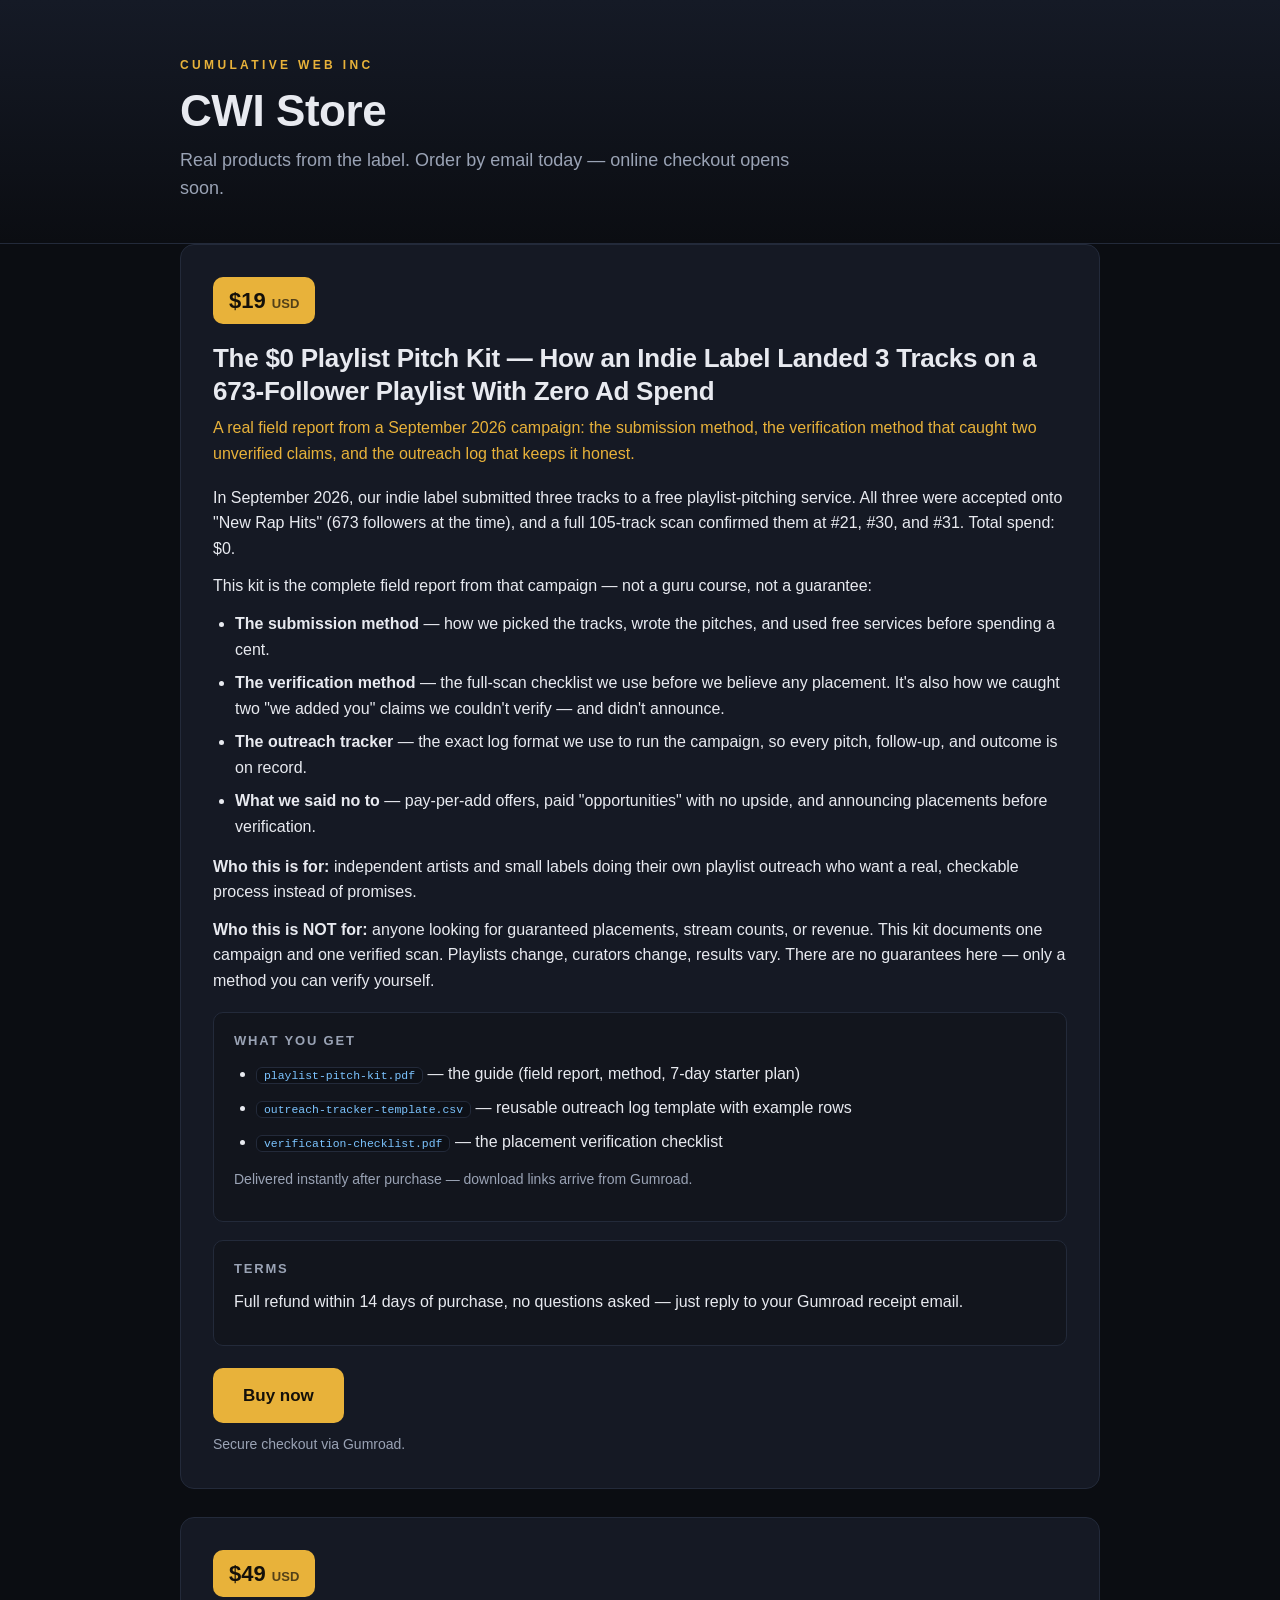
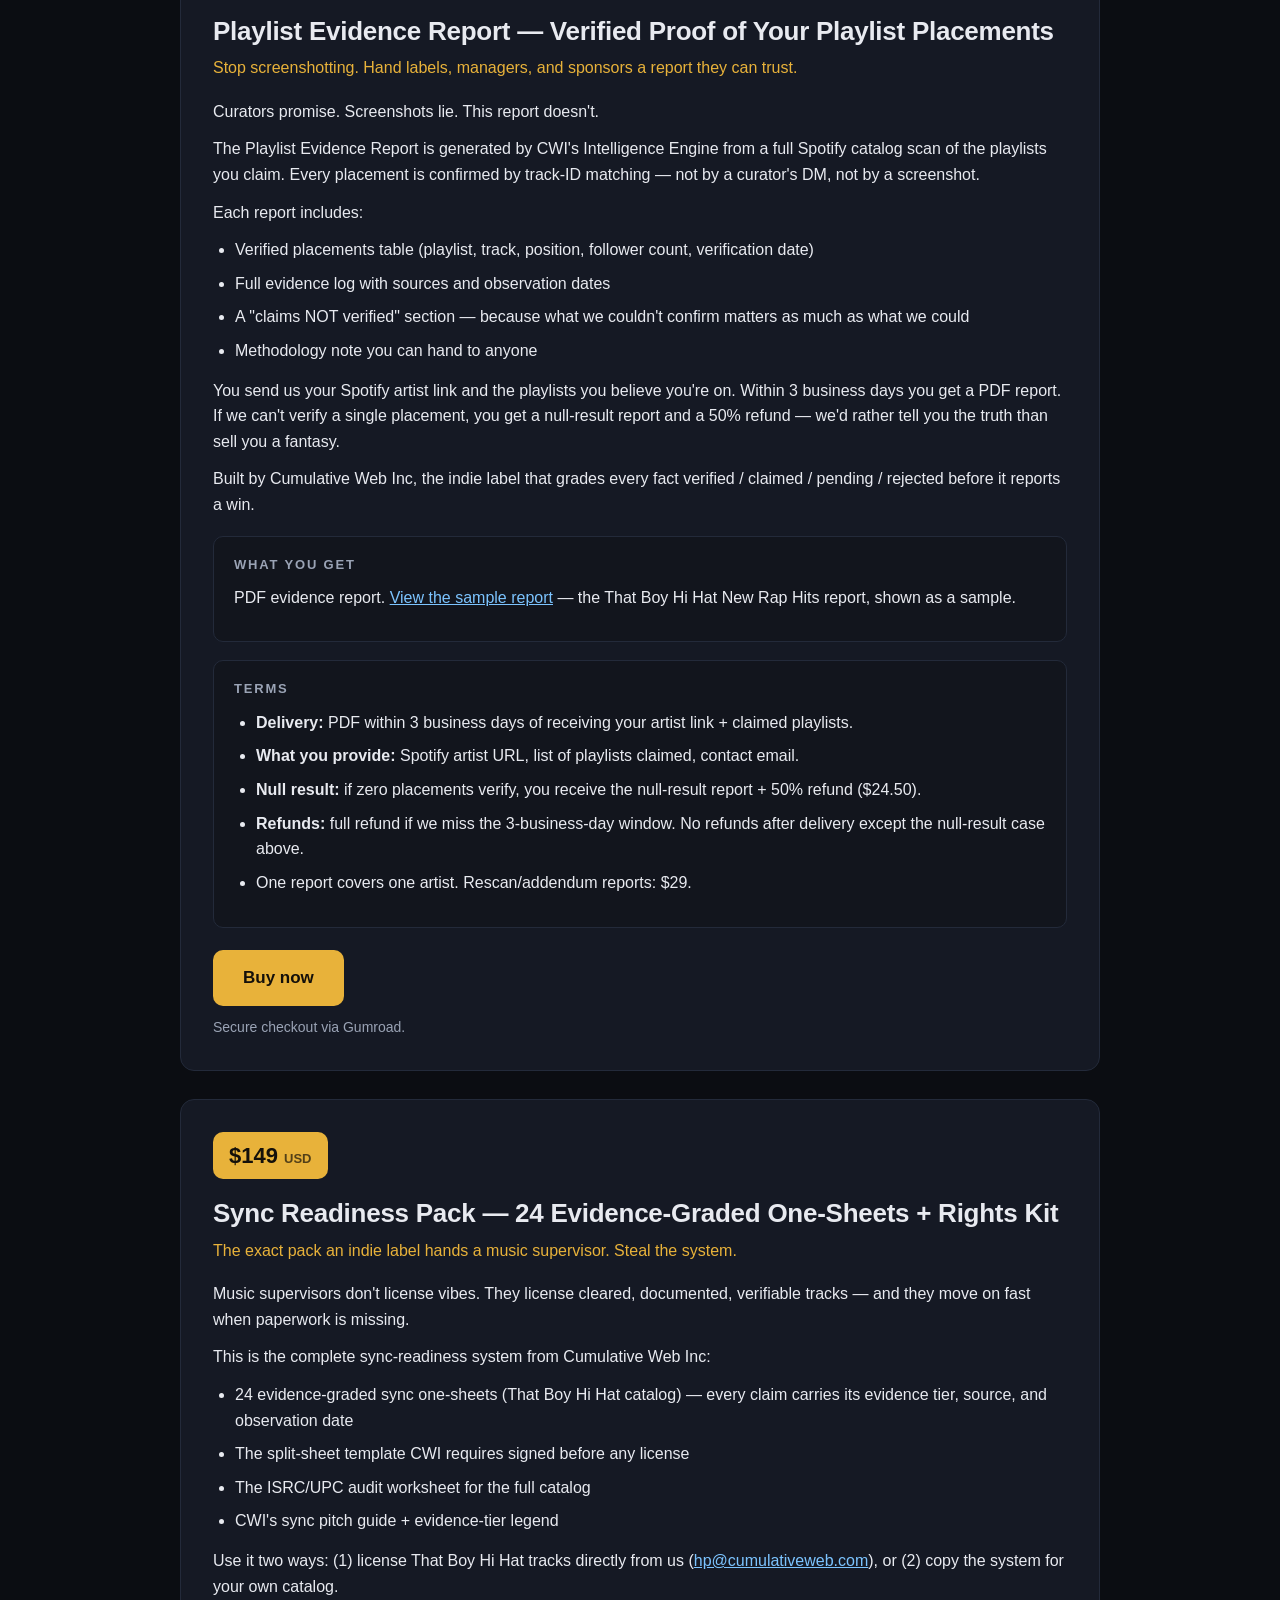
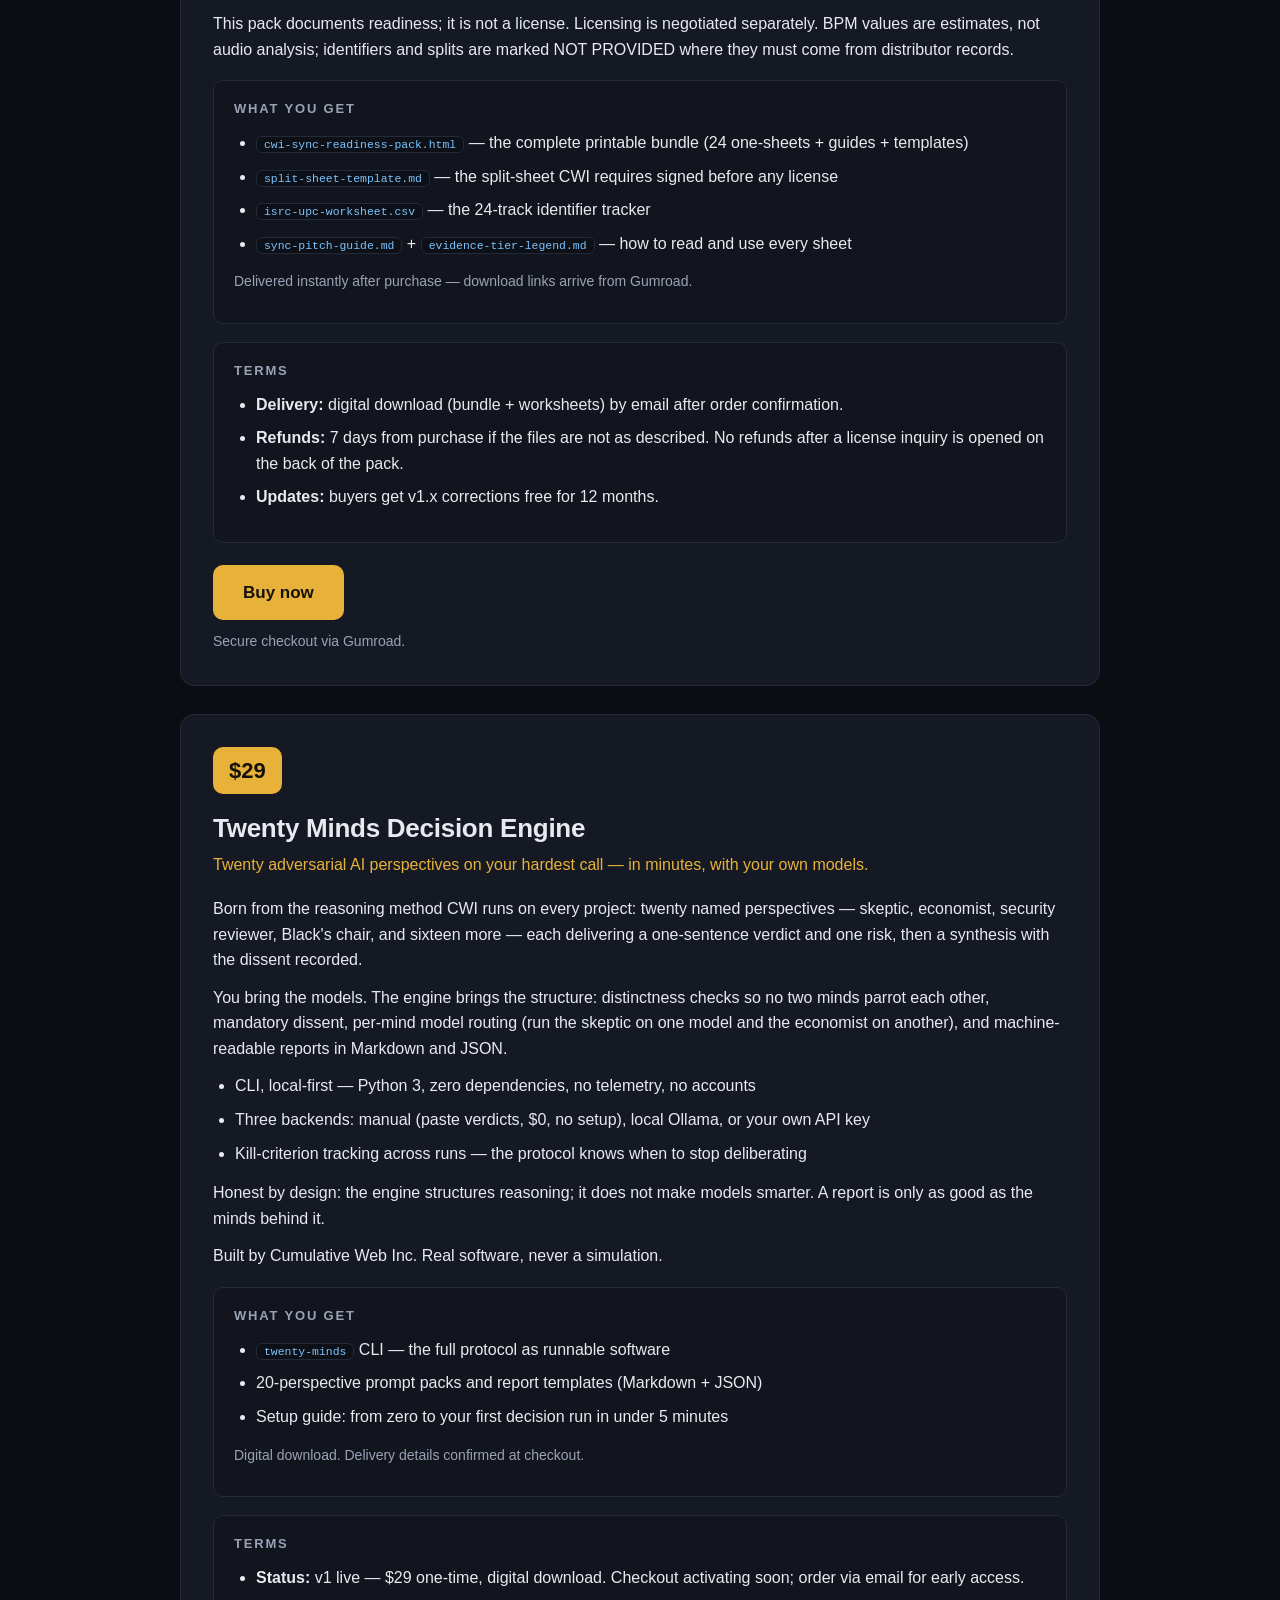
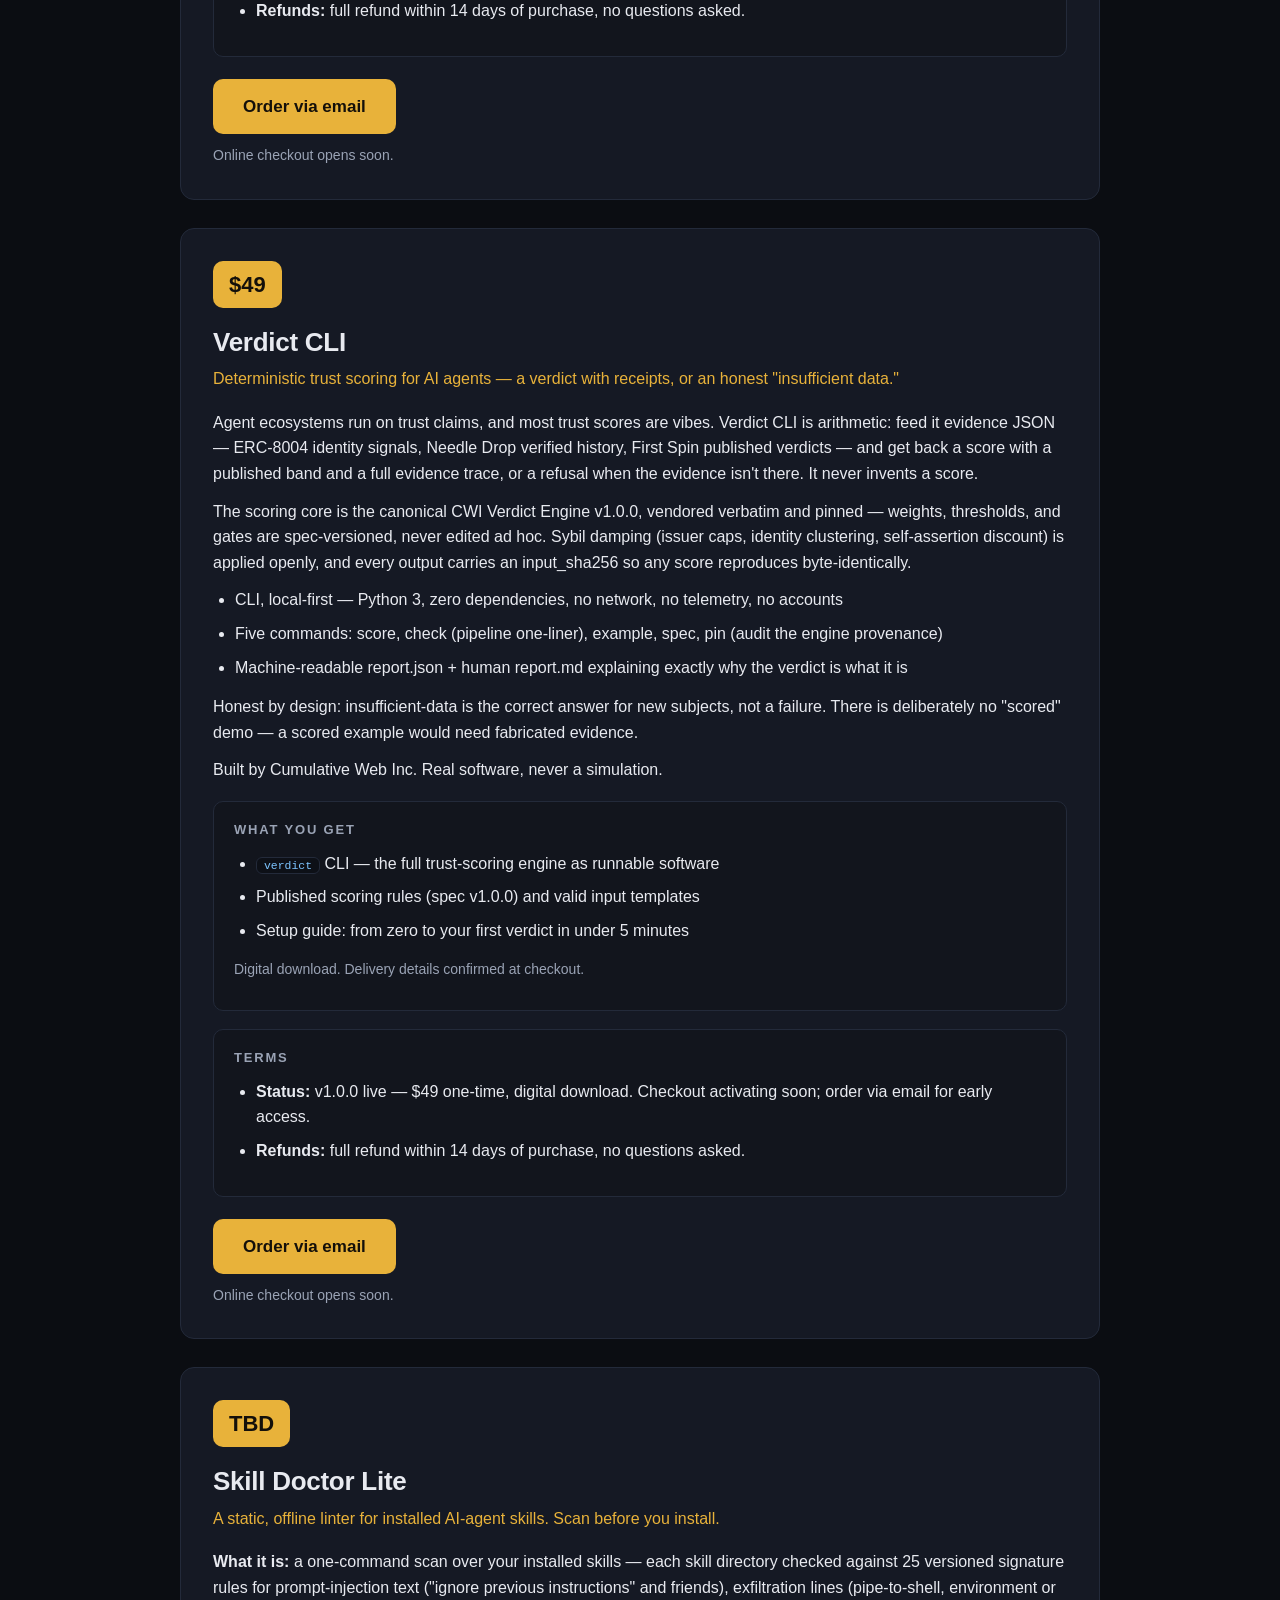
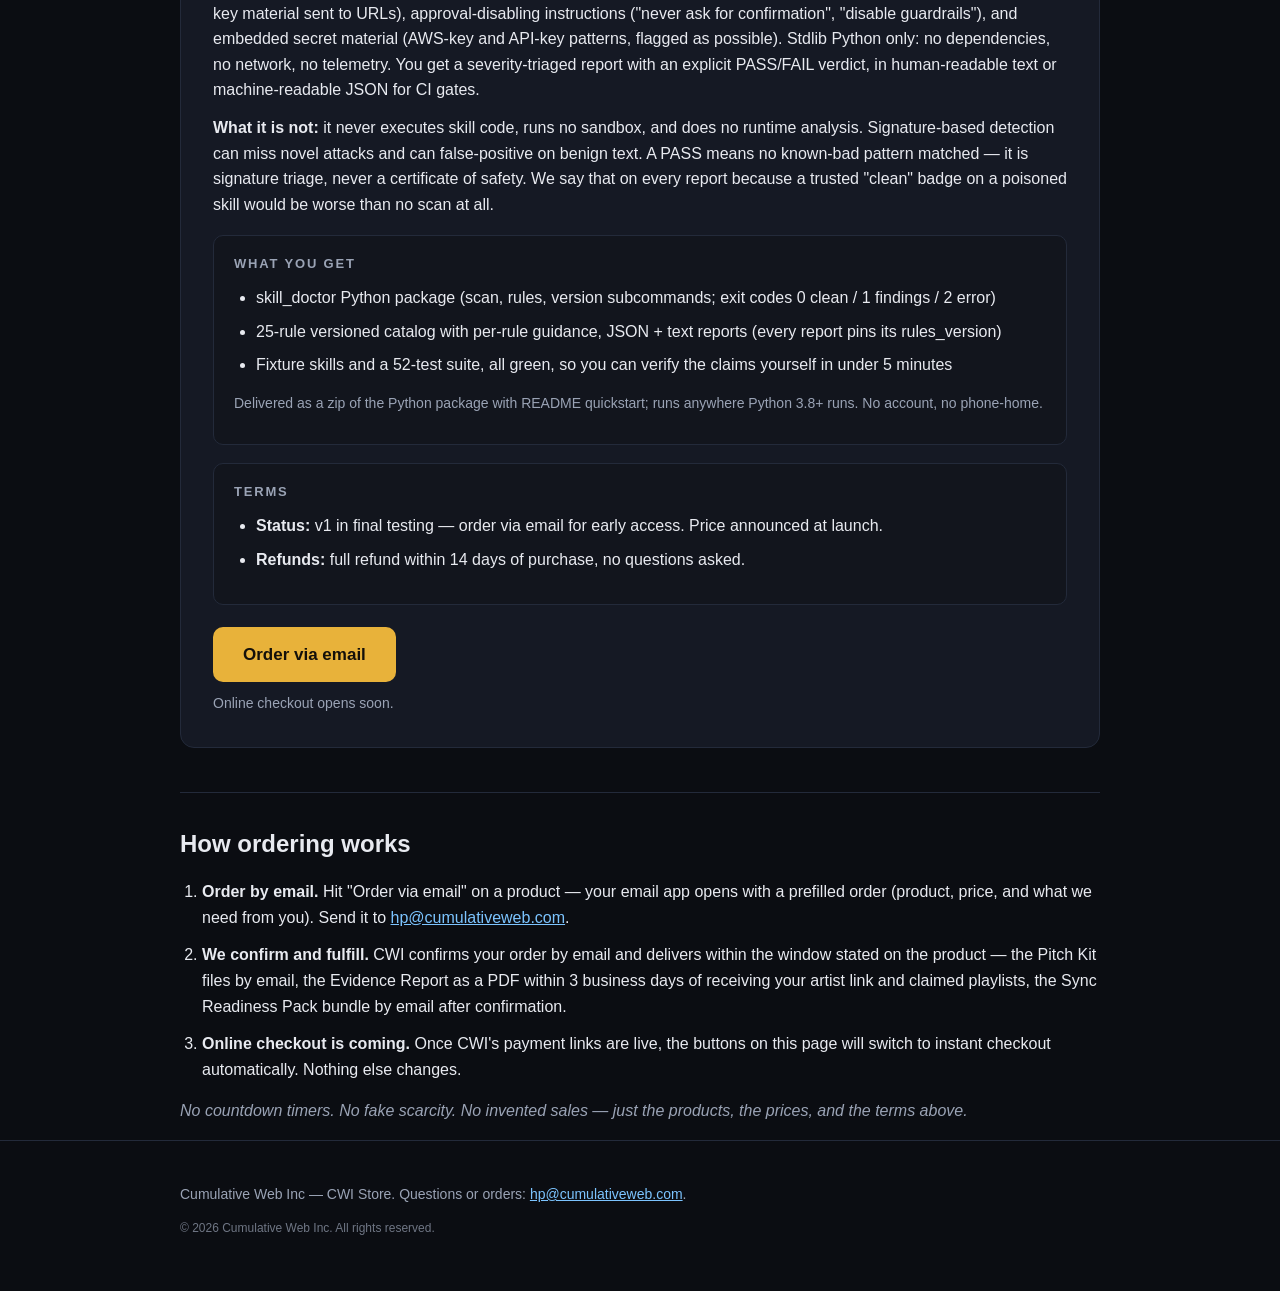
==== commit 0d8f746b: "mrpe: stage skill-doctor-lite (pending)" ====
--- a/docs/index.html
+++ b/docs/index.html
@@ -208,6 +208,37 @@
        data-price="$49"></div>
 </article>
 
+<!-- STORE CARD -->
+<!-- PRODUCT -->
+<article class="card" id="skill-doctor-lite">
+  <div class="price">TBD</div>
+  <h2>Skill Doctor Lite</h2>
+  <p class="subtitle">A static, offline linter for installed AI-agent skills. Scan before you install.</p>
+  <div class="desc">
+    <p><strong>What it is:</strong> a one-command scan over your installed skills — each skill directory checked against 25 versioned signature rules for prompt-injection text ("ignore previous instructions" and friends), exfiltration lines (pipe-to-shell, environment or key material sent to URLs), approval-disabling instructions ("never ask for confirmation", "disable guardrails"), and embedded secret material (AWS-key and API-key patterns, flagged as possible). Stdlib Python only: no dependencies, no network, no telemetry. You get a severity-triaged report with an explicit PASS/FAIL verdict, in human-readable text or machine-readable JSON for CI gates.</p>
+    <p><strong>What it is not:</strong> it never executes skill code, runs no sandbox, and does no runtime analysis. Signature-based detection can miss novel attacks and can false-positive on benign text. A PASS means no known-bad pattern matched — it is signature triage, never a certificate of safety. We say that on every report because a trusted "clean" badge on a poisoned skill would be worse than no scan at all.</p>
+  </div>
+  <div class="contents">
+    <h3>What you get</h3>
+    <ul>
+      <li>skill_doctor Python package (scan, rules, version subcommands; exit codes 0 clean / 1 findings / 2 error)</li>
+      <li>25-rule versioned catalog with per-rule guidance, JSON + text reports (every report pins its rules_version)</li>
+      <li>Fixture skills and a 52-test suite, all green, so you can verify the claims yourself in under 5 minutes</li>
+    </ul>
+    <p class="delivery">Delivered as a zip of the Python package with README quickstart; runs anywhere Python 3.8+ runs. No account, no phone-home.</p>
+  </div>
+  <div class="terms">
+    <h3>Terms</h3>
+    <ul>
+      <li><strong>Status:</strong> v1 in final testing — order via email for early access. Price announced at launch.</li>
+      <li><strong>Refunds:</strong> full refund within 14 days of purchase, no questions asked.</li>
+    </ul>
+  </div>
+  <div class="buy-slot" data-id="skill-doctor-lite"
+       data-name="Skill Doctor Lite"
+       data-price="TBD"></div>
+</article>
+
 <!-- MRPE-PRODUCTS -->
 
   </section>
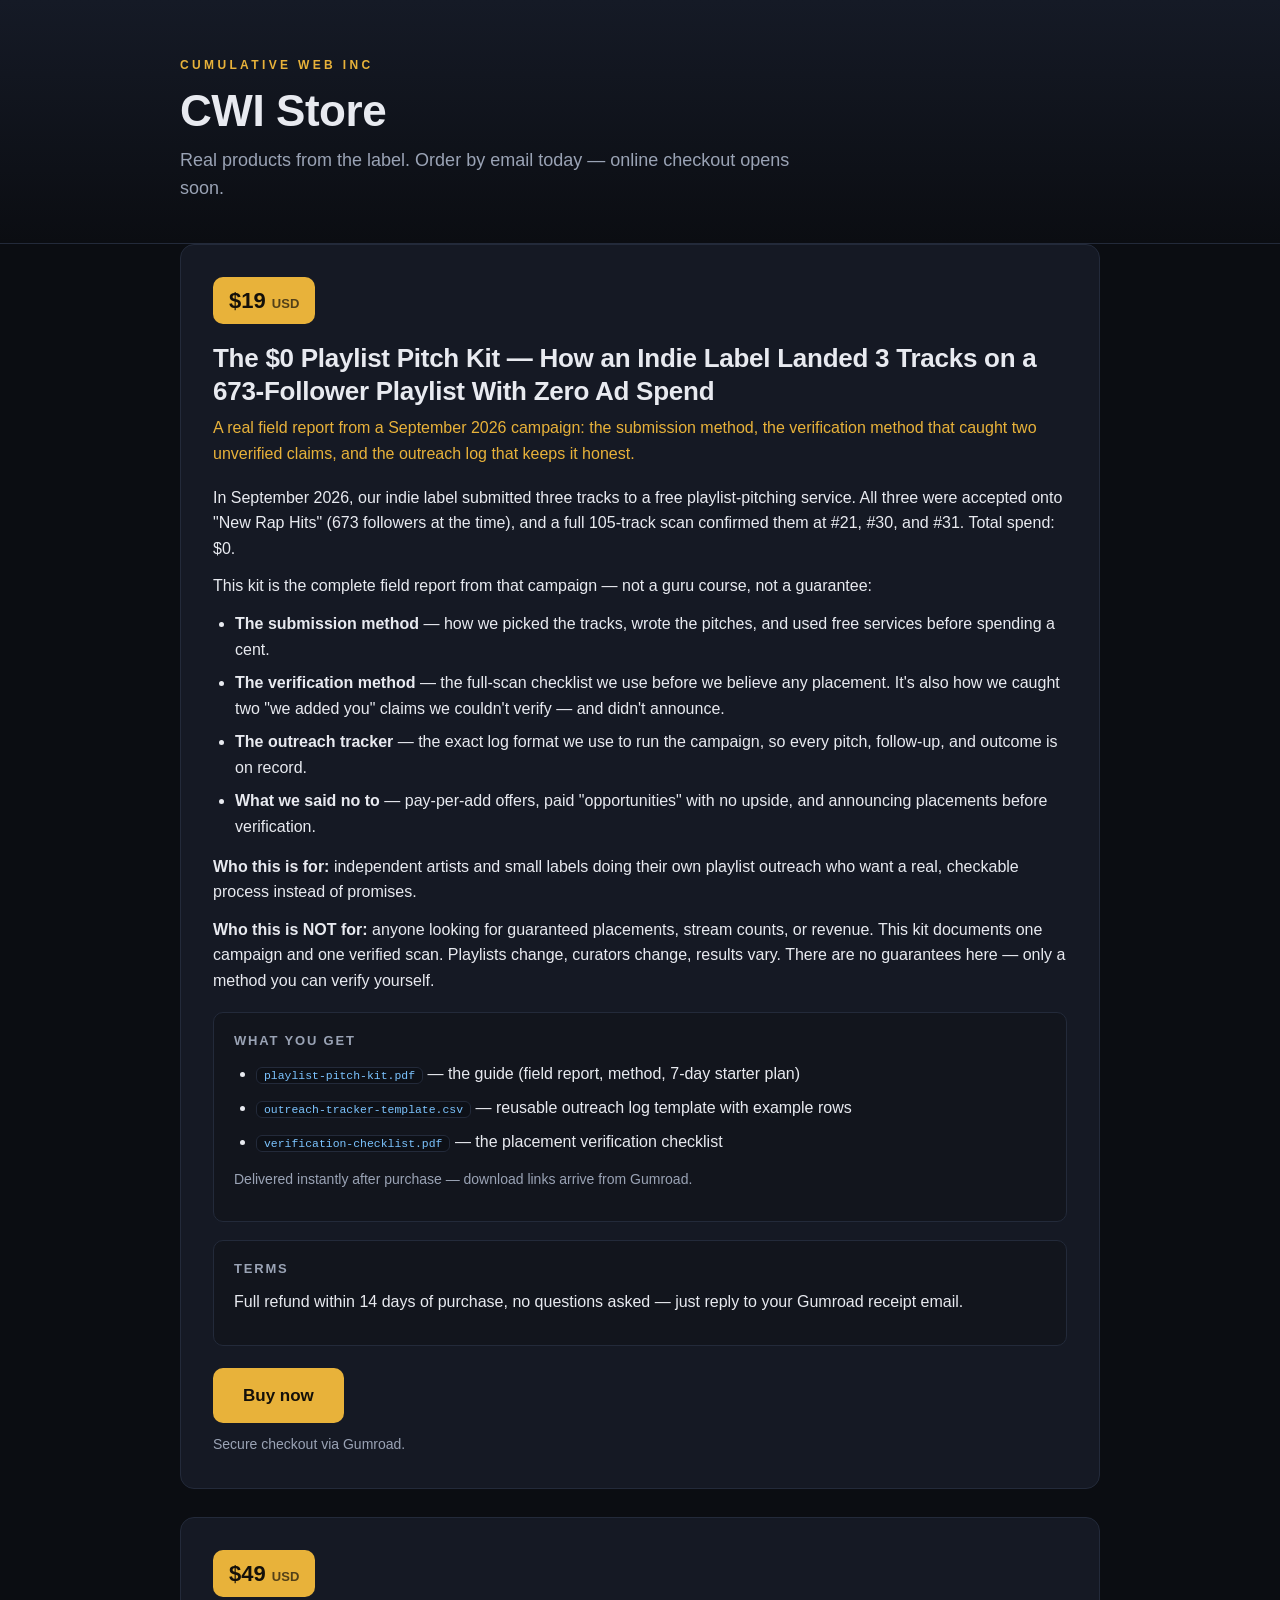
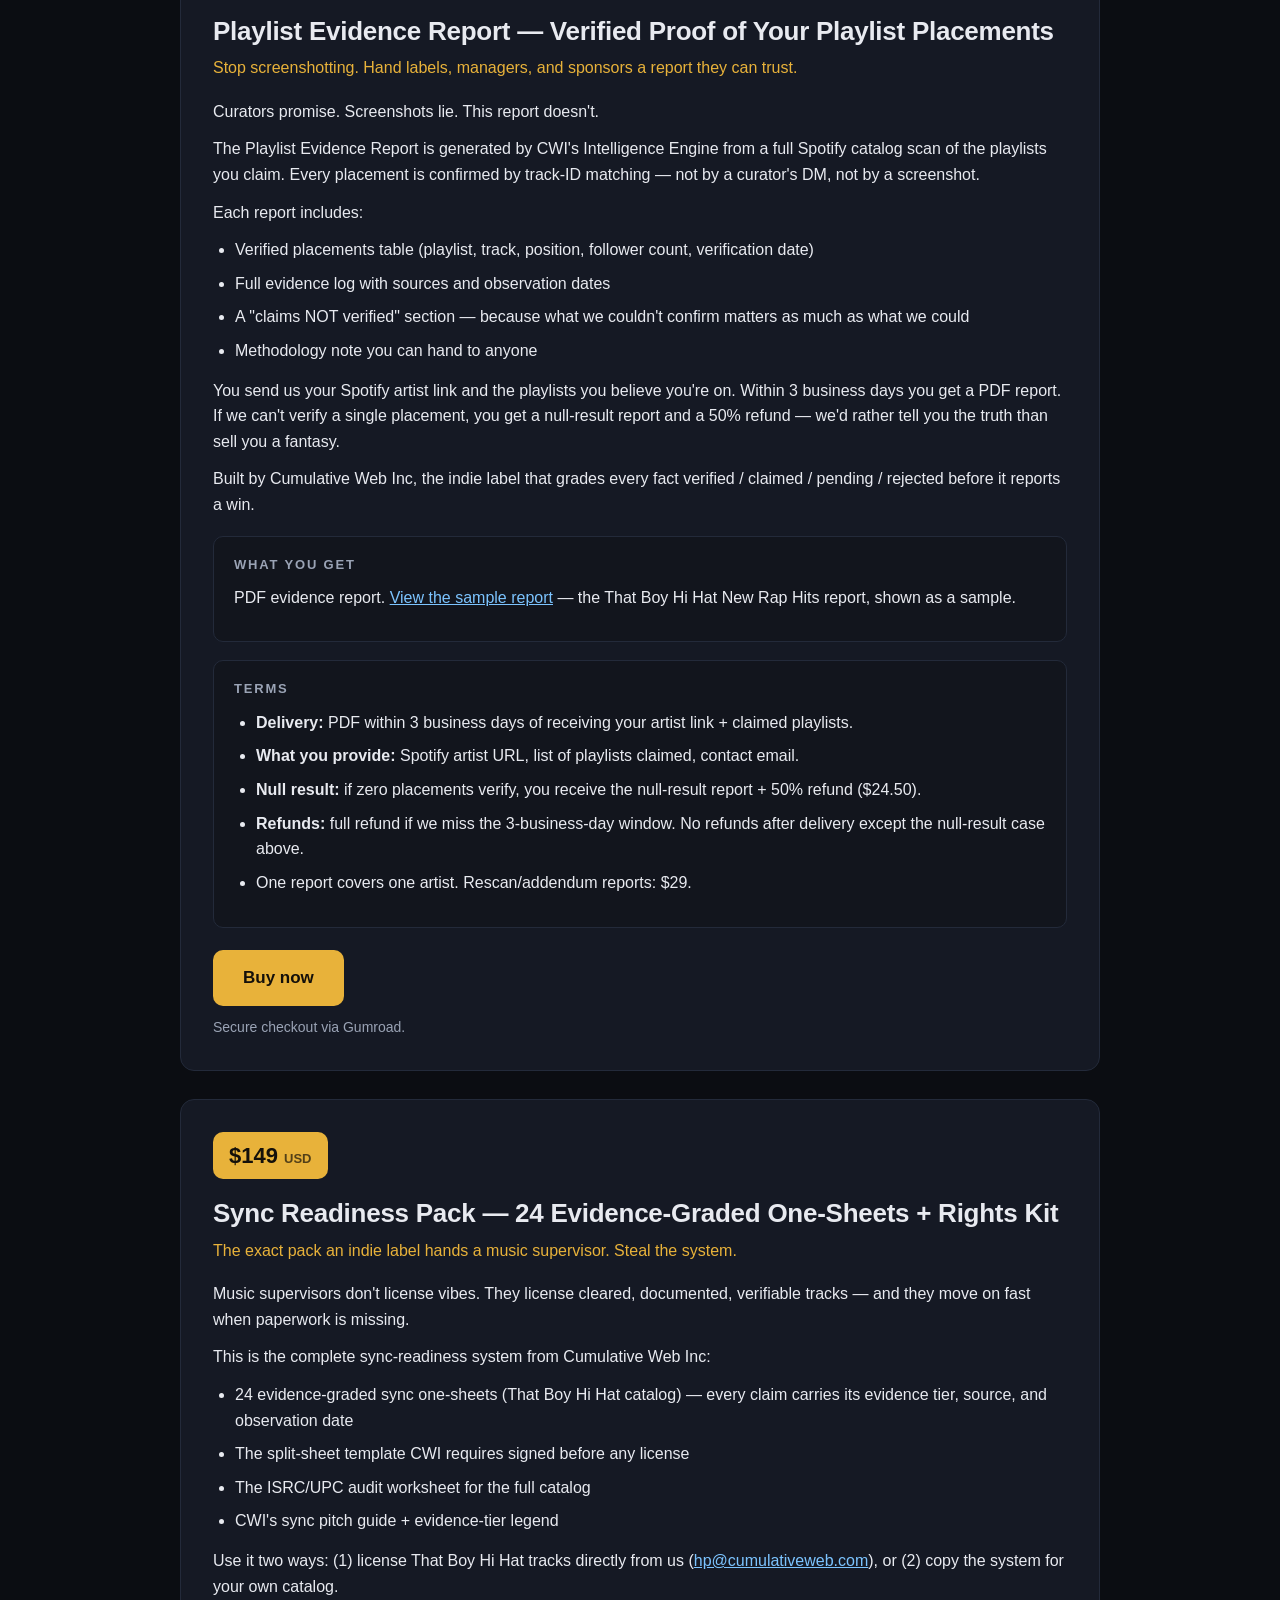
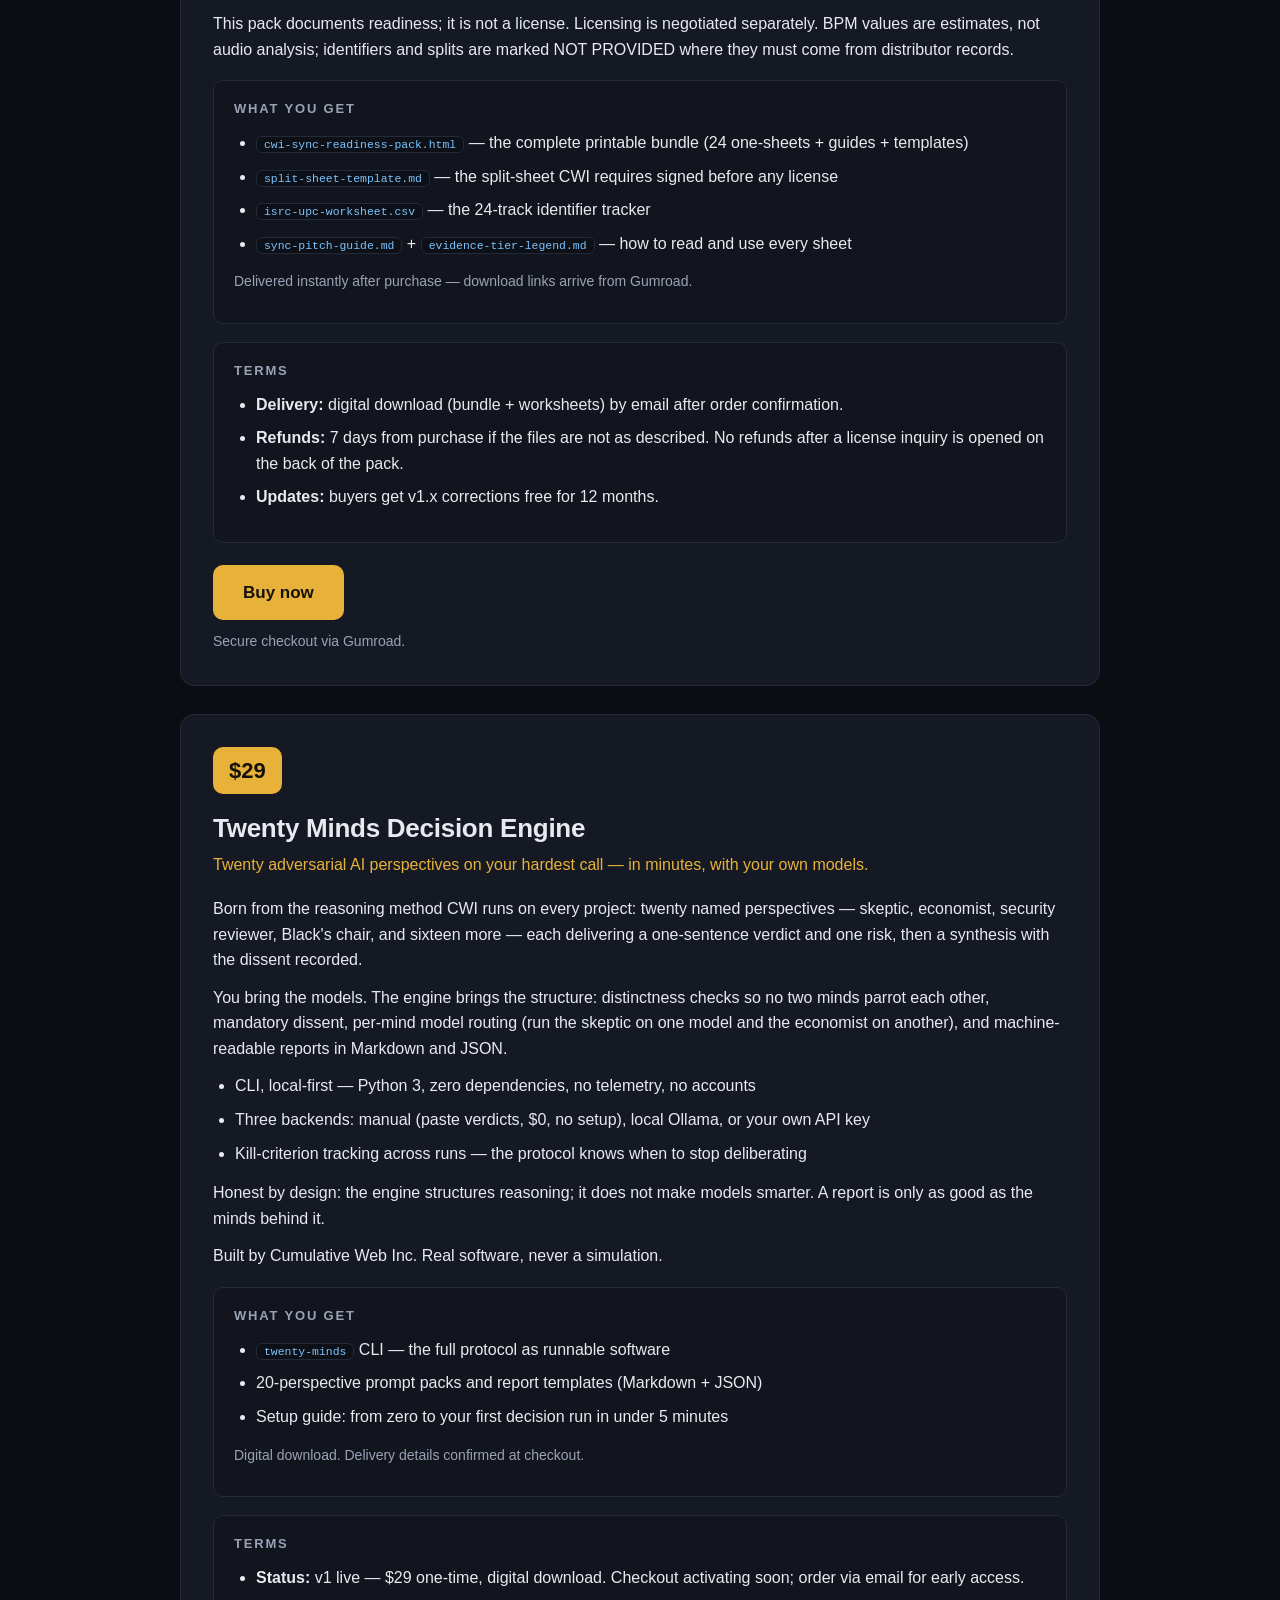
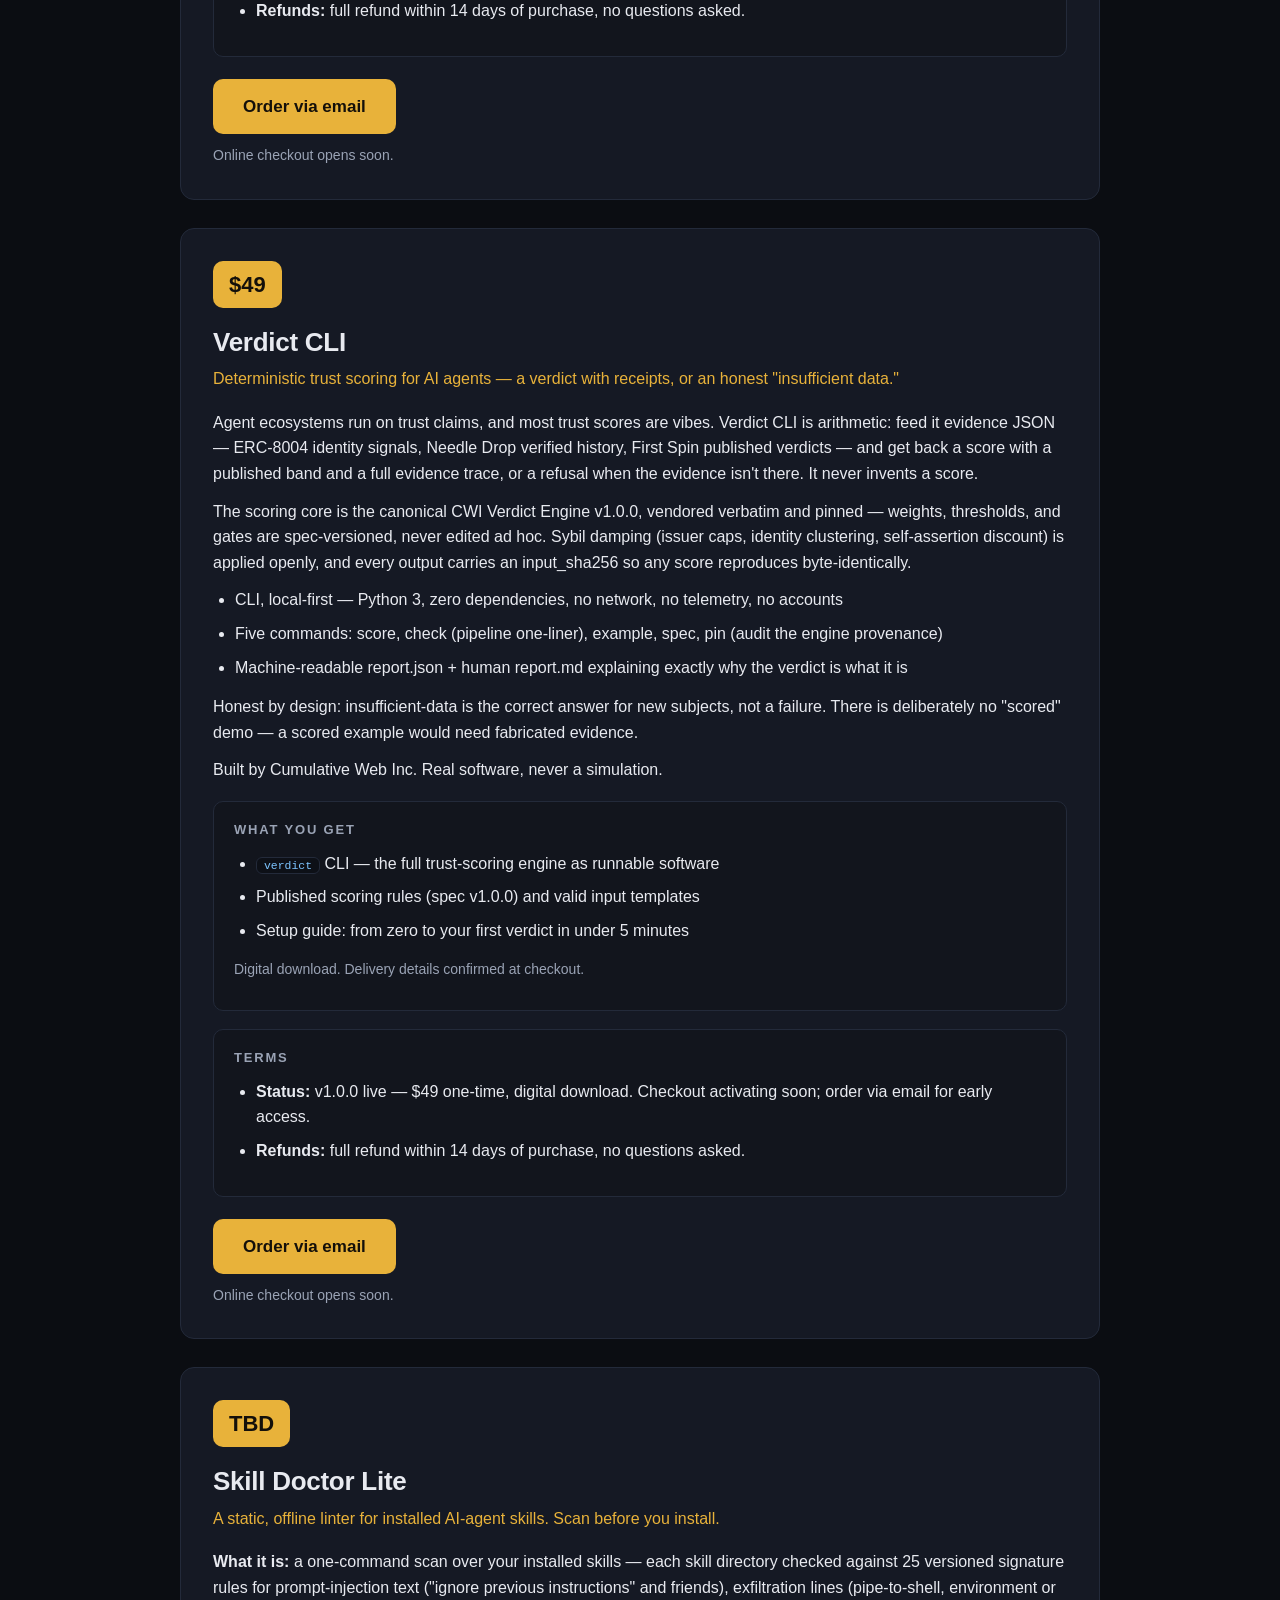
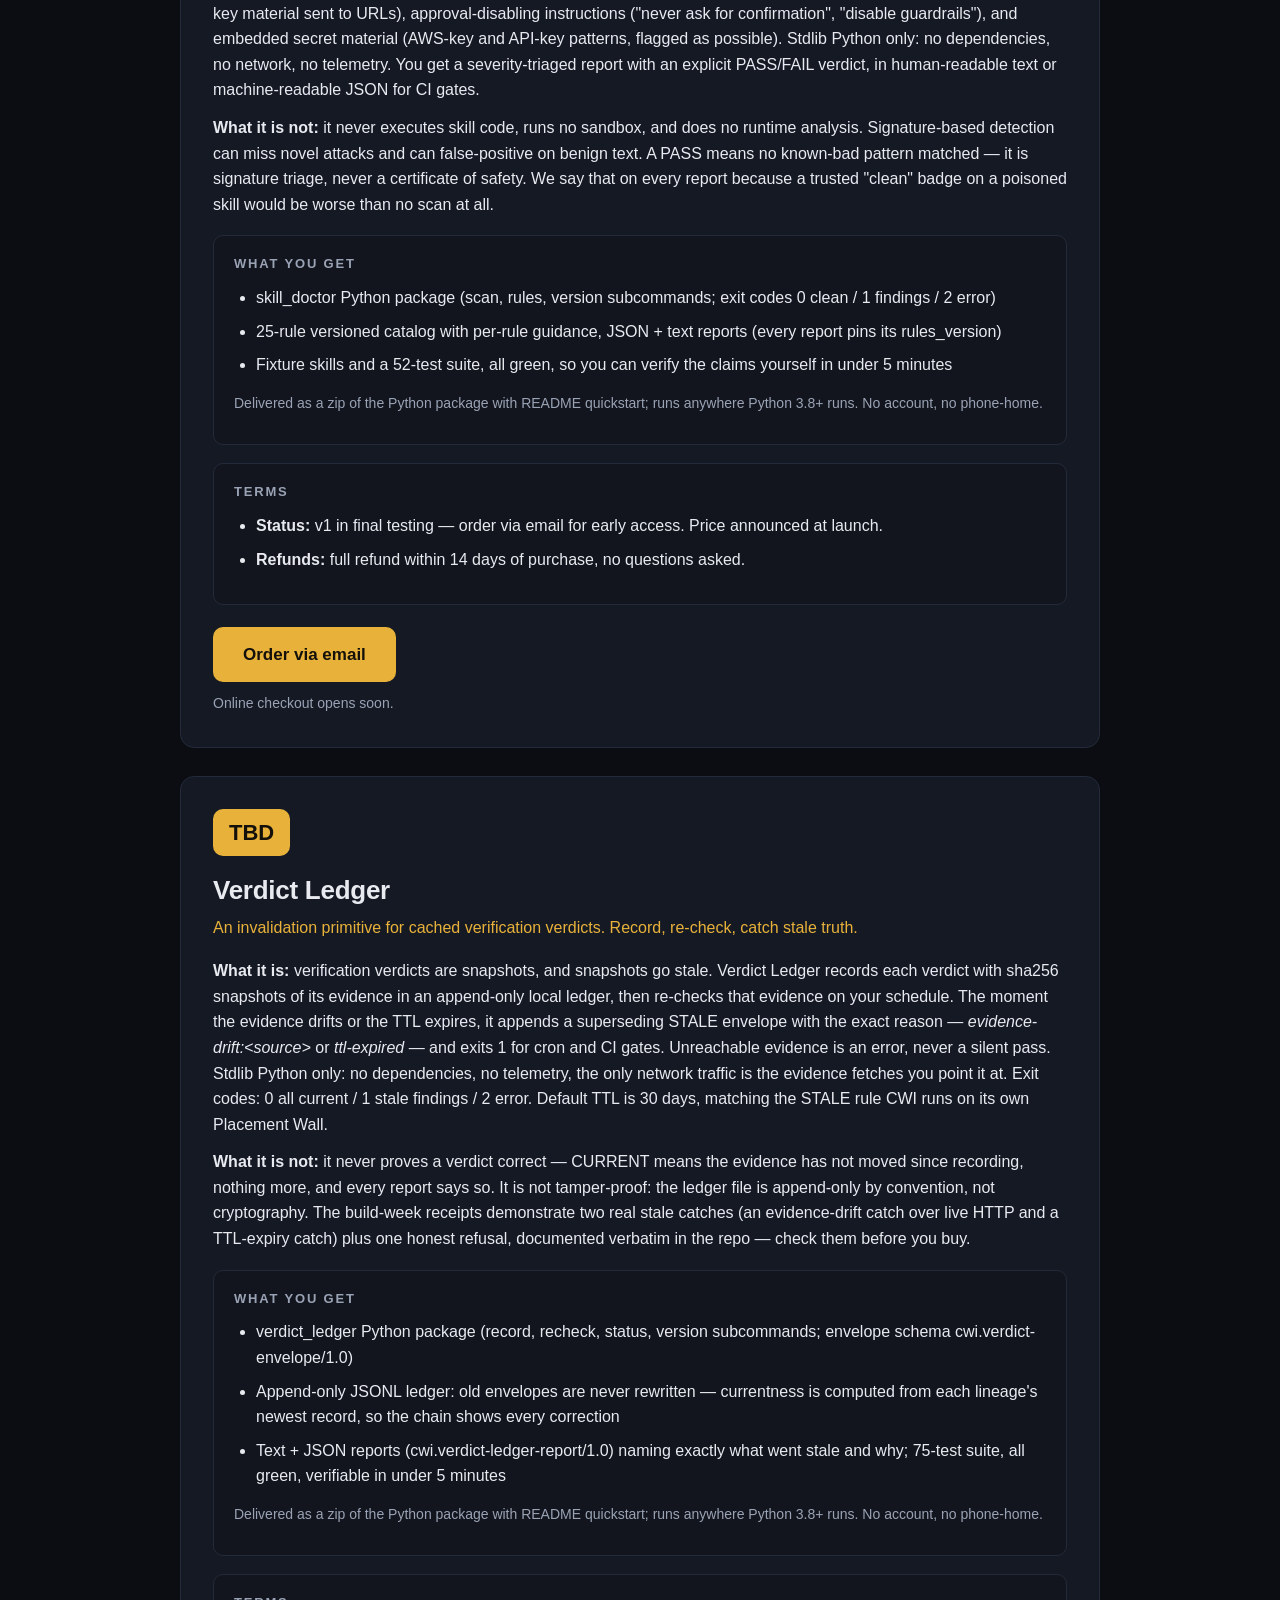
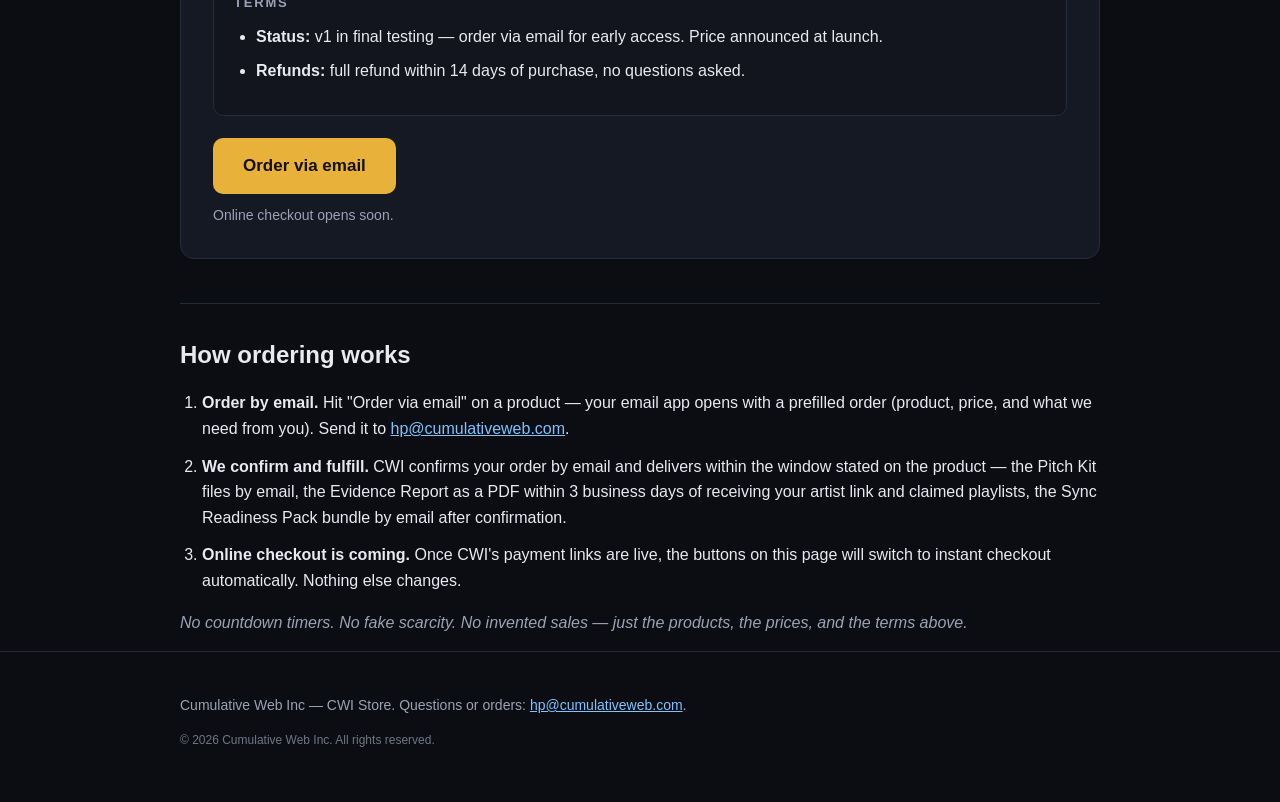
==== commit 2cfa157f: "mrpe: stage verdict-ledger (pending)" ====
--- a/docs/index.html
+++ b/docs/index.html
@@ -239,6 +239,37 @@
        data-price="TBD"></div>
 </article>
 
+<!-- STORE CARD -->
+<!-- PRODUCT -->
+<article class="card" id="verdict-ledger">
+  <div class="price">TBD</div>
+  <h2>Verdict Ledger</h2>
+  <p class="subtitle">An invalidation primitive for cached verification verdicts. Record, re-check, catch stale truth.</p>
+  <div class="desc">
+    <p><strong>What it is:</strong> verification verdicts are snapshots, and snapshots go stale. Verdict Ledger records each verdict with sha256 snapshots of its evidence in an append-only local ledger, then re-checks that evidence on your schedule. The moment the evidence drifts or the TTL expires, it appends a superseding STALE envelope with the exact reason — <em>evidence-drift:&lt;source&gt;</em> or <em>ttl-expired</em> — and exits 1 for cron and CI gates. Unreachable evidence is an error, never a silent pass. Stdlib Python only: no dependencies, no telemetry, the only network traffic is the evidence fetches you point it at. Exit codes: 0 all current / 1 stale findings / 2 error. Default TTL is 30 days, matching the STALE rule CWI runs on its own Placement Wall.</p>
+    <p><strong>What it is not:</strong> it never proves a verdict correct — CURRENT means the evidence has not moved since recording, nothing more, and every report says so. It is not tamper-proof: the ledger file is append-only by convention, not cryptography. The build-week receipts demonstrate two real stale catches (an evidence-drift catch over live HTTP and a TTL-expiry catch) plus one honest refusal, documented verbatim in the repo — check them before you buy.</p>
+  </div>
+  <div class="contents">
+    <h3>What you get</h3>
+    <ul>
+      <li>verdict_ledger Python package (record, recheck, status, version subcommands; envelope schema cwi.verdict-envelope/1.0)</li>
+      <li>Append-only JSONL ledger: old envelopes are never rewritten — currentness is computed from each lineage's newest record, so the chain shows every correction</li>
+      <li>Text + JSON reports (cwi.verdict-ledger-report/1.0) naming exactly what went stale and why; 75-test suite, all green, verifiable in under 5 minutes</li>
+    </ul>
+    <p class="delivery">Delivered as a zip of the Python package with README quickstart; runs anywhere Python 3.8+ runs. No account, no phone-home.</p>
+  </div>
+  <div class="terms">
+    <h3>Terms</h3>
+    <ul>
+      <li><strong>Status:</strong> v1 in final testing — order via email for early access. Price announced at launch.</li>
+      <li><strong>Refunds:</strong> full refund within 14 days of purchase, no questions asked.</li>
+    </ul>
+  </div>
+  <div class="buy-slot" data-id="verdict-ledger"
+       data-name="Verdict Ledger"
+       data-price="TBD"></div>
+</article>
+
 <!-- MRPE-PRODUCTS -->
 
   </section>
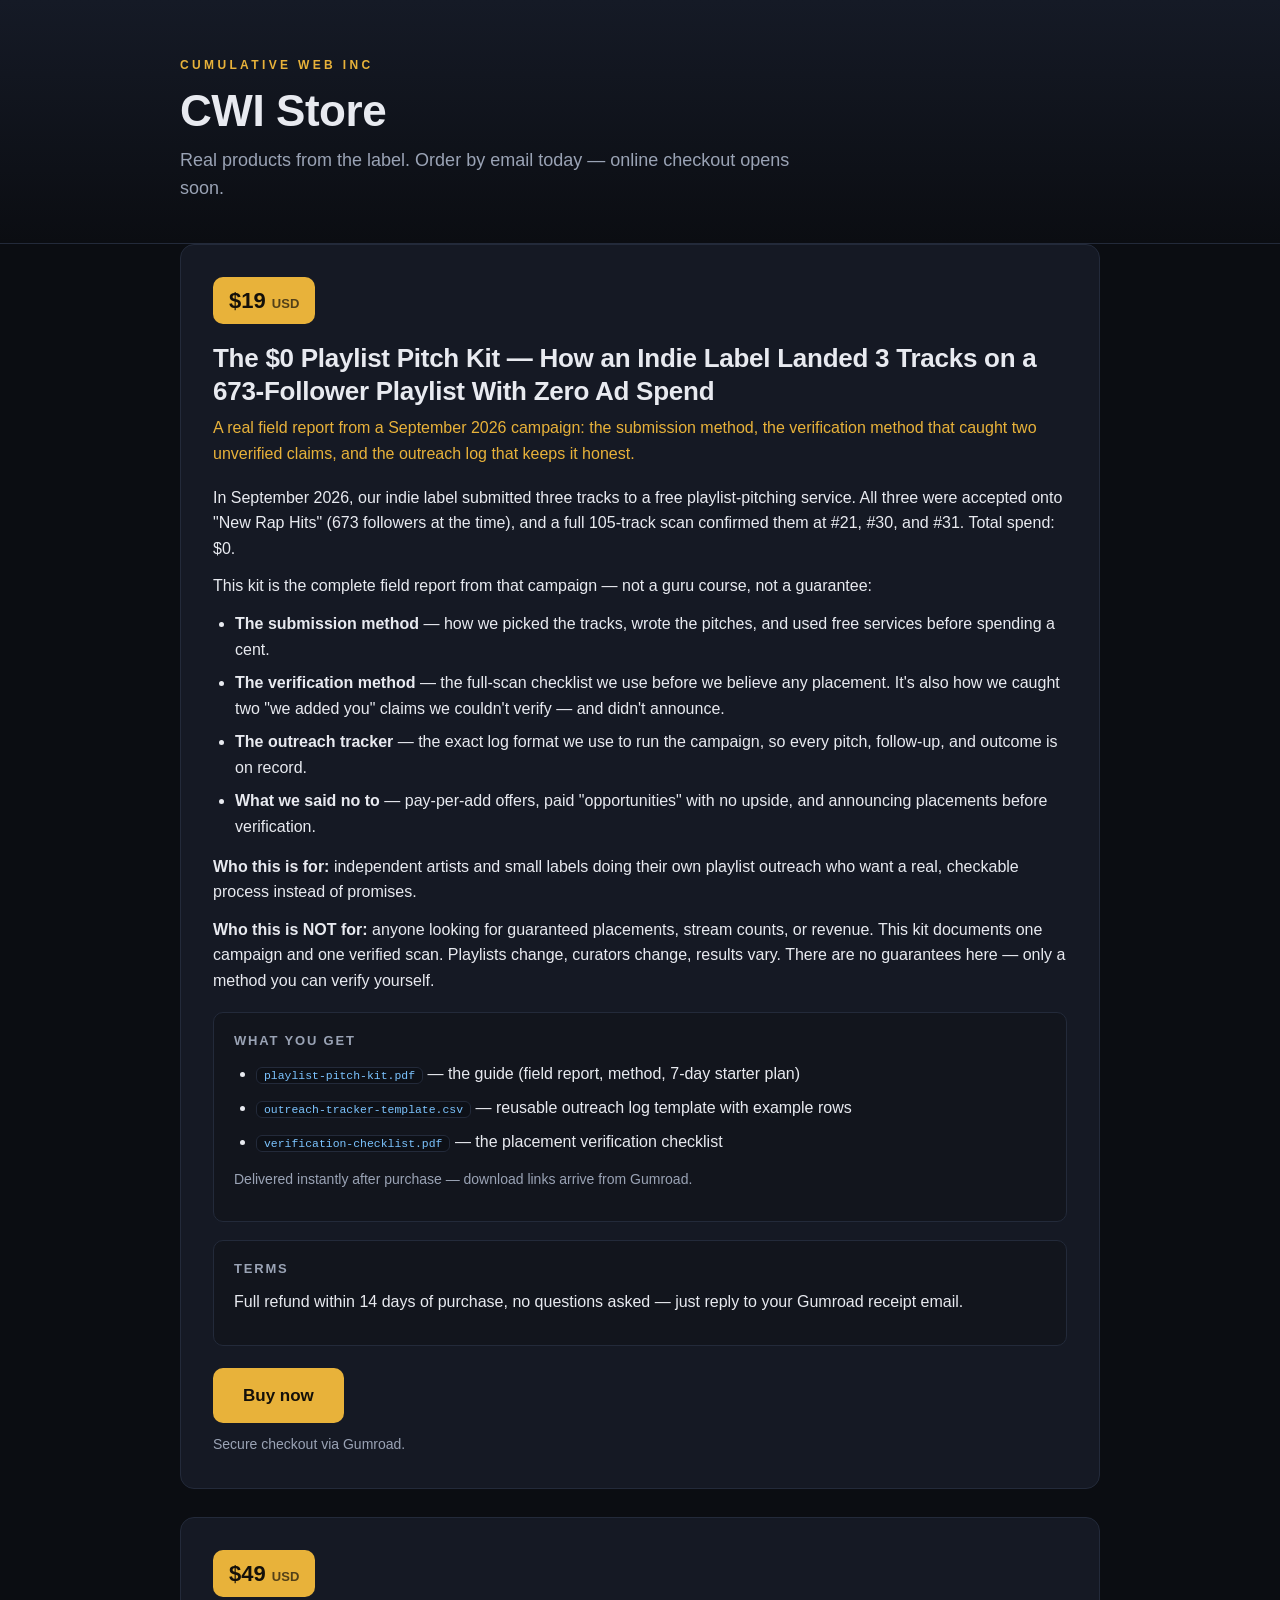
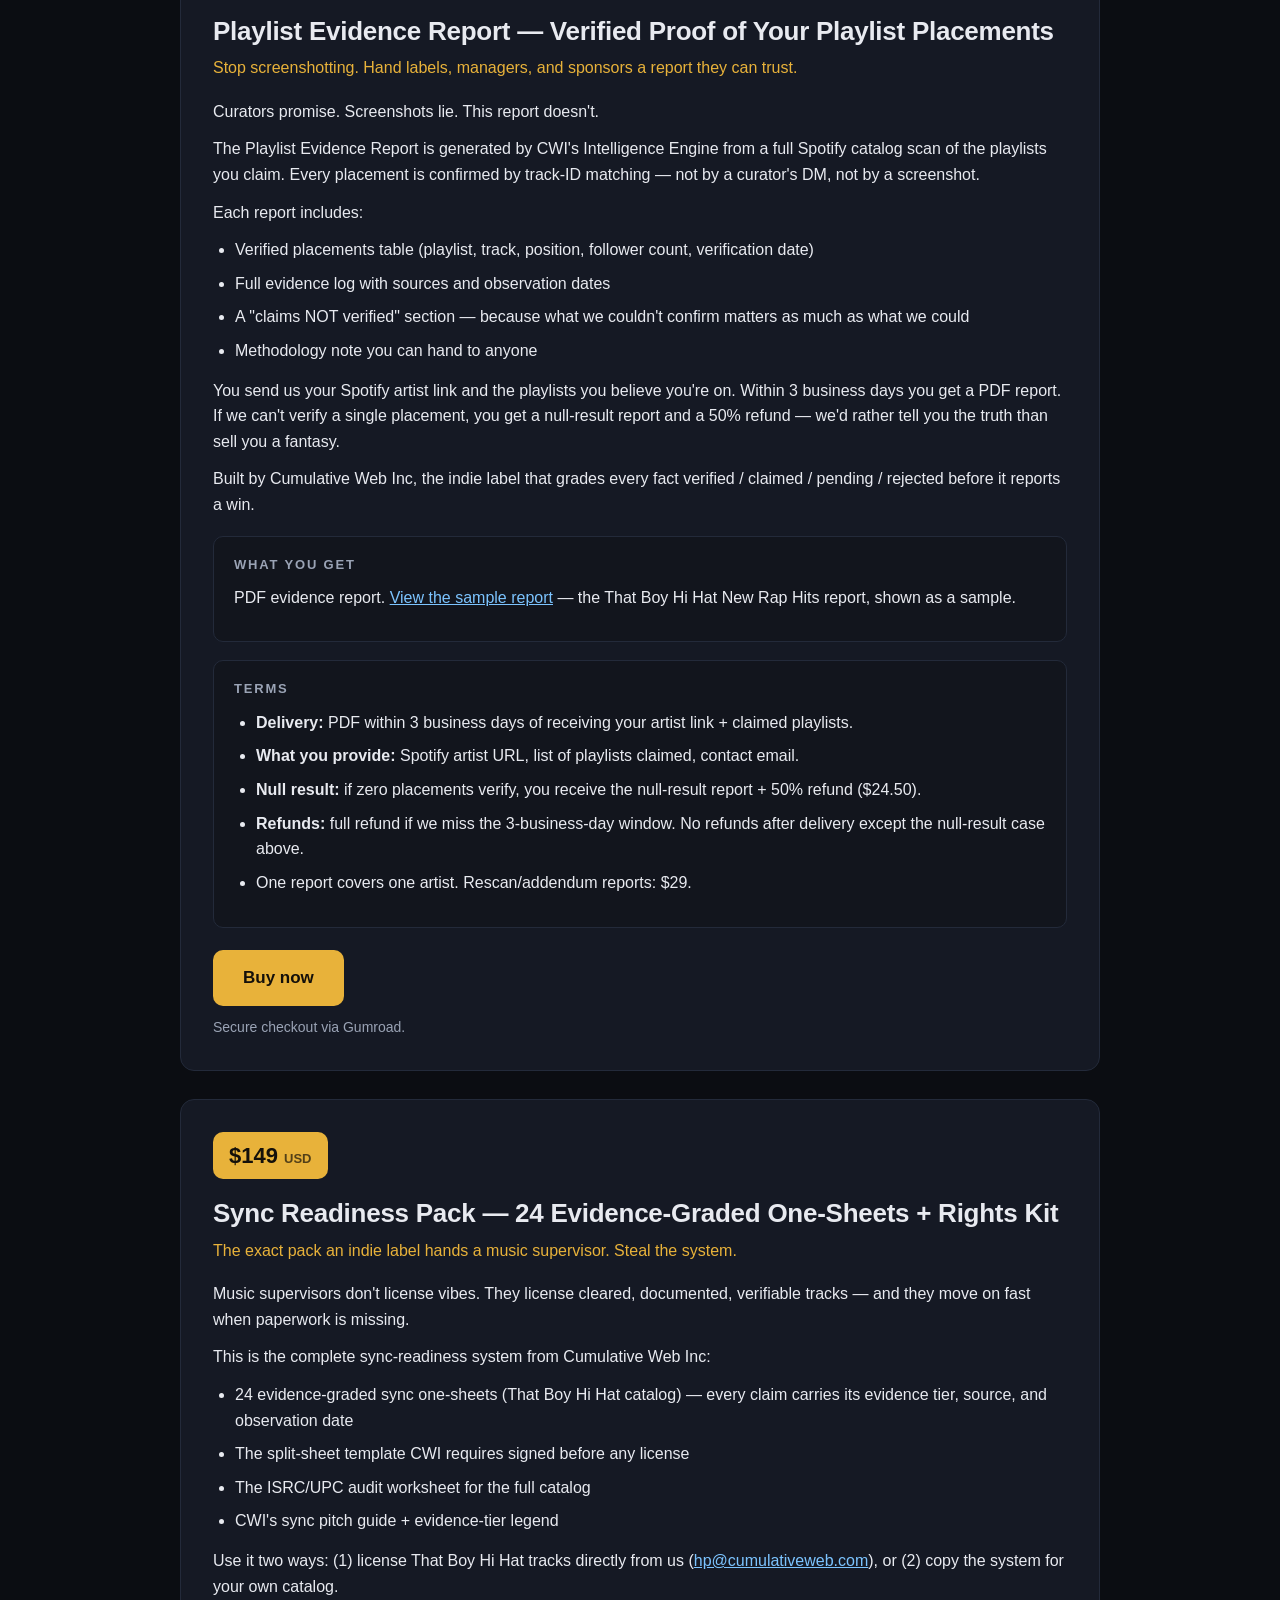
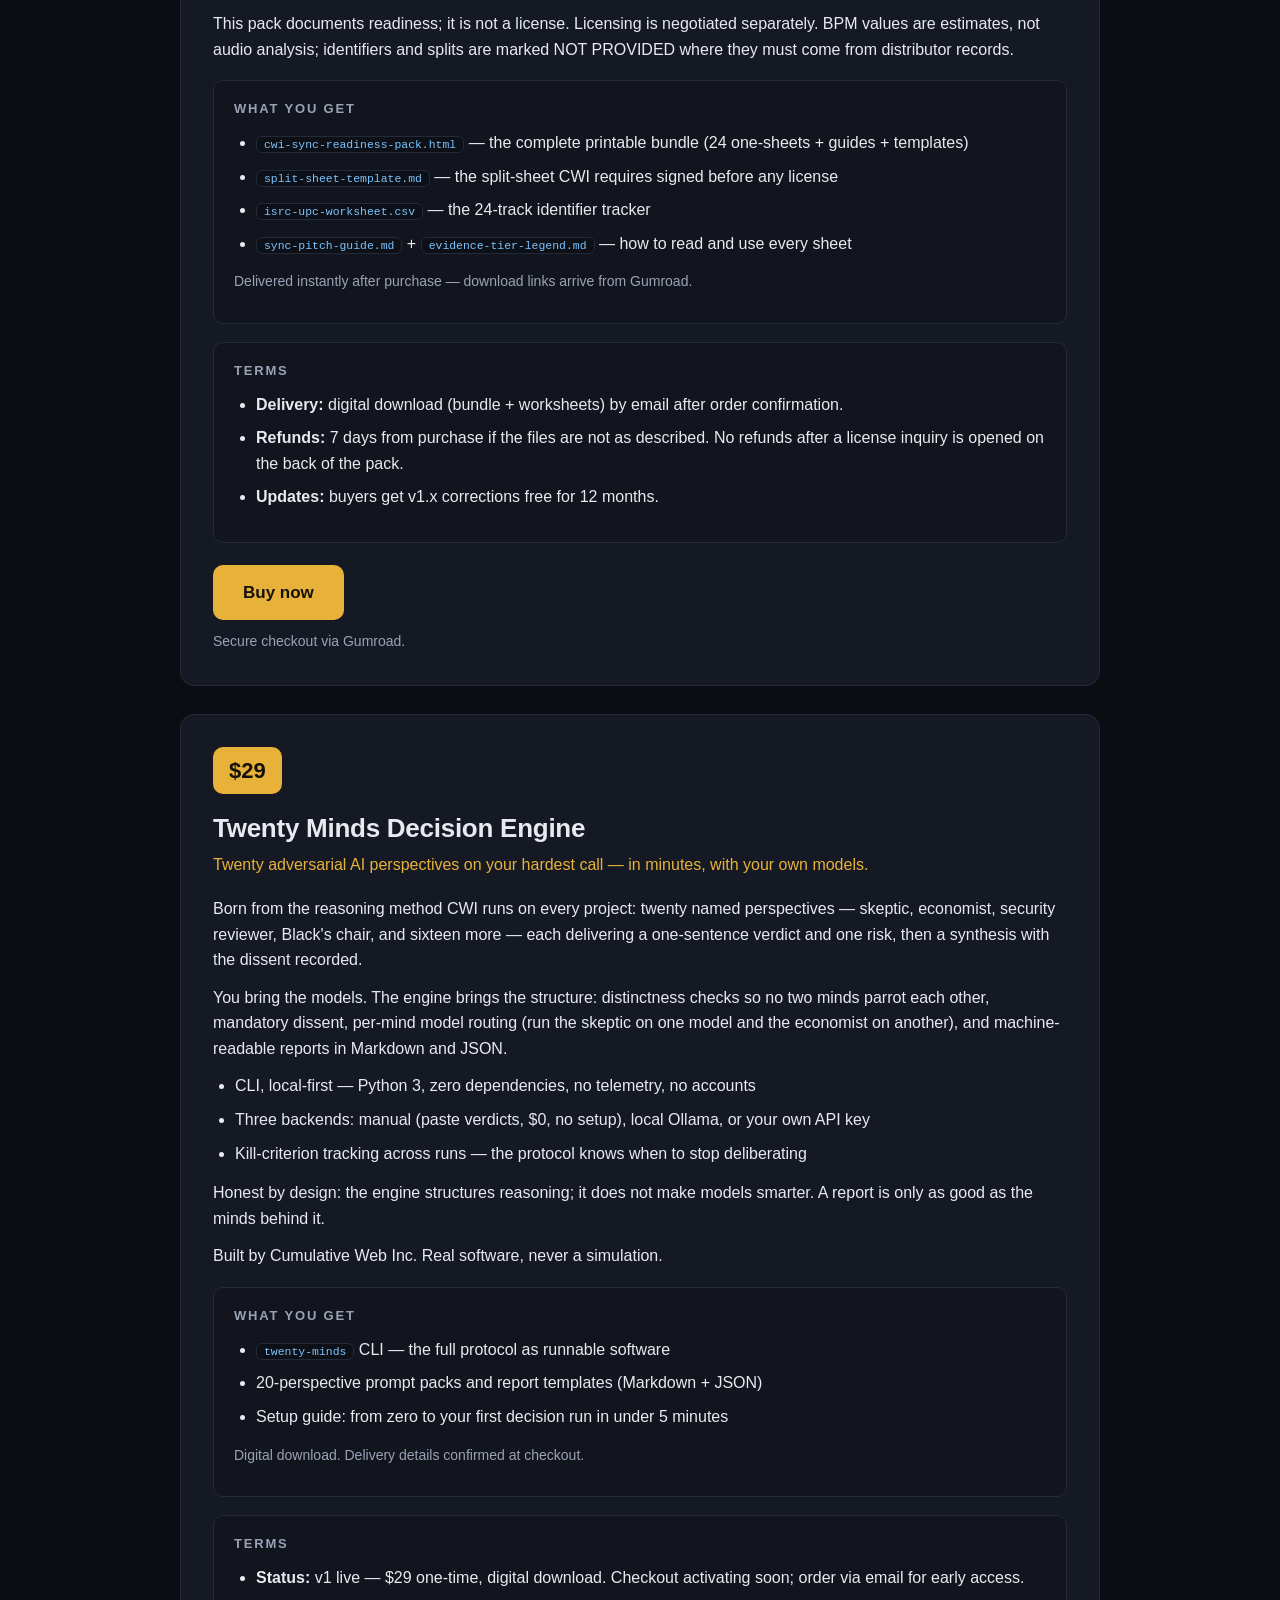
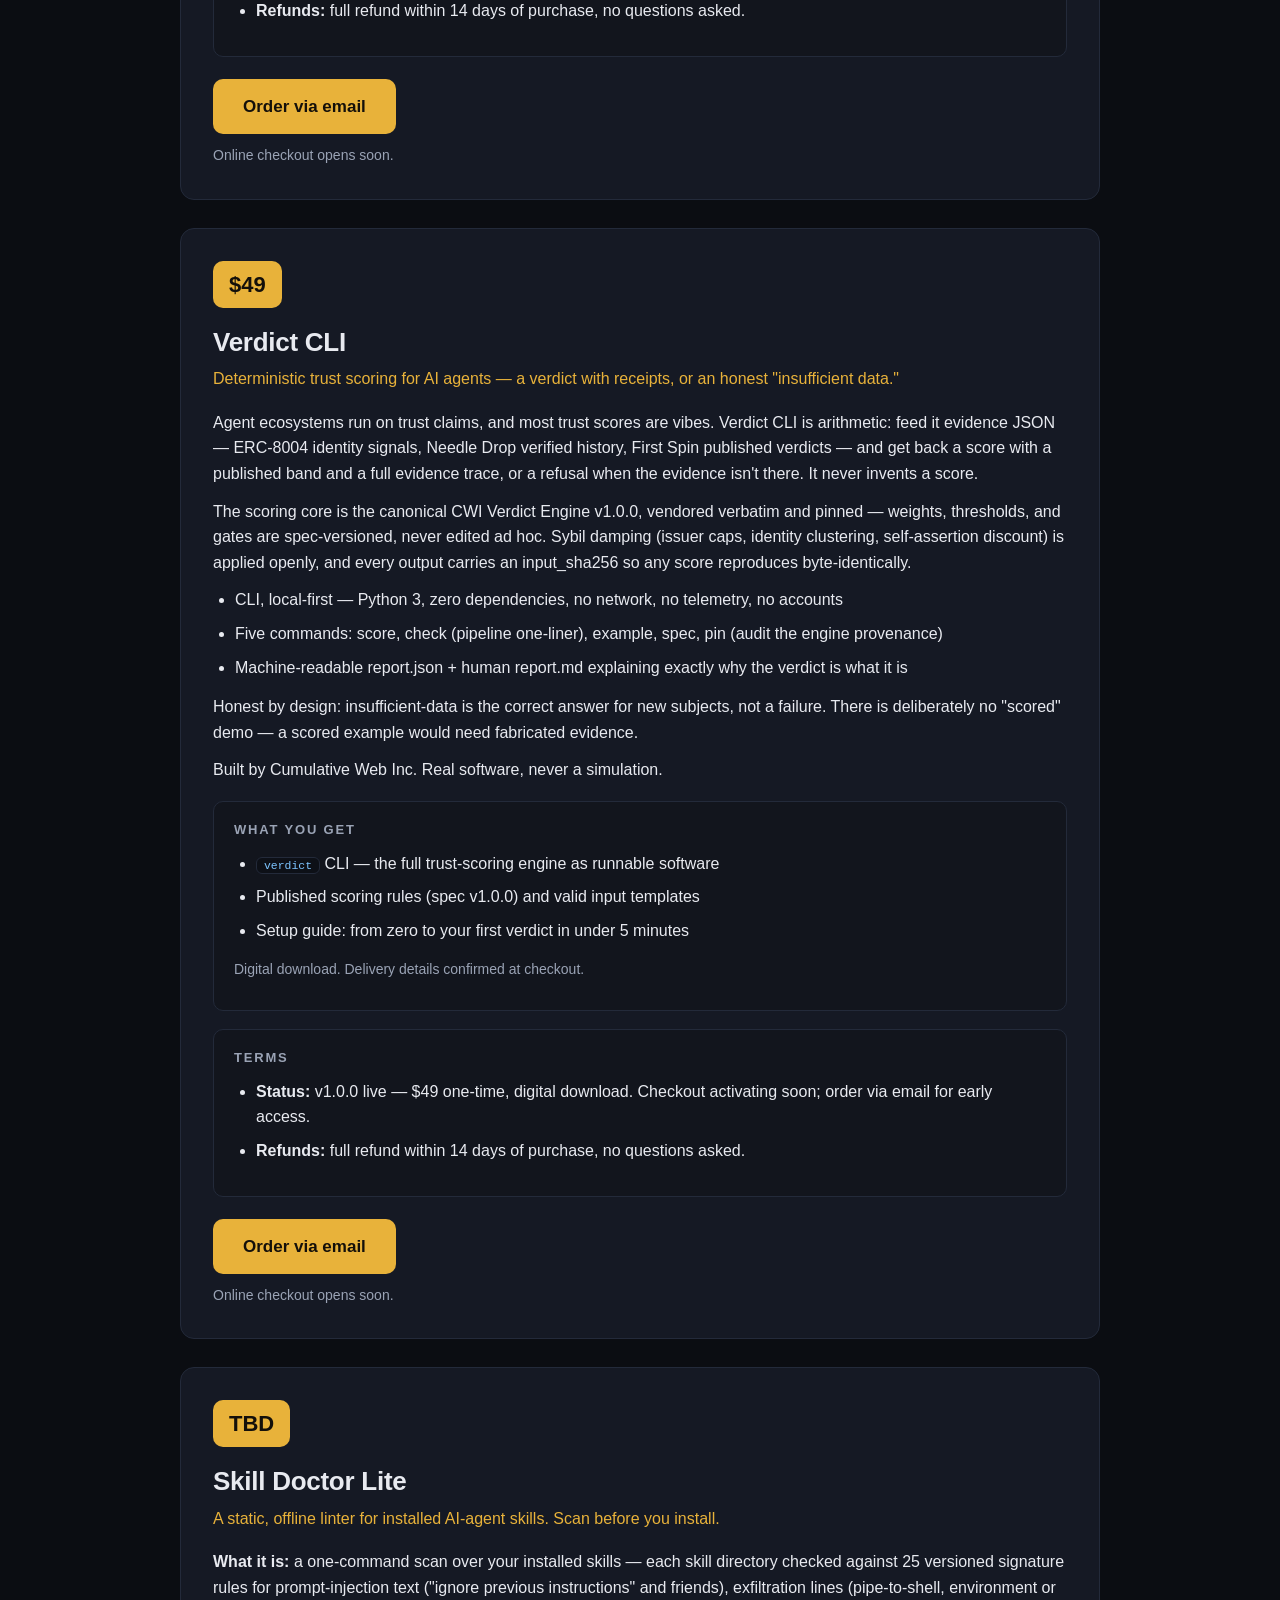
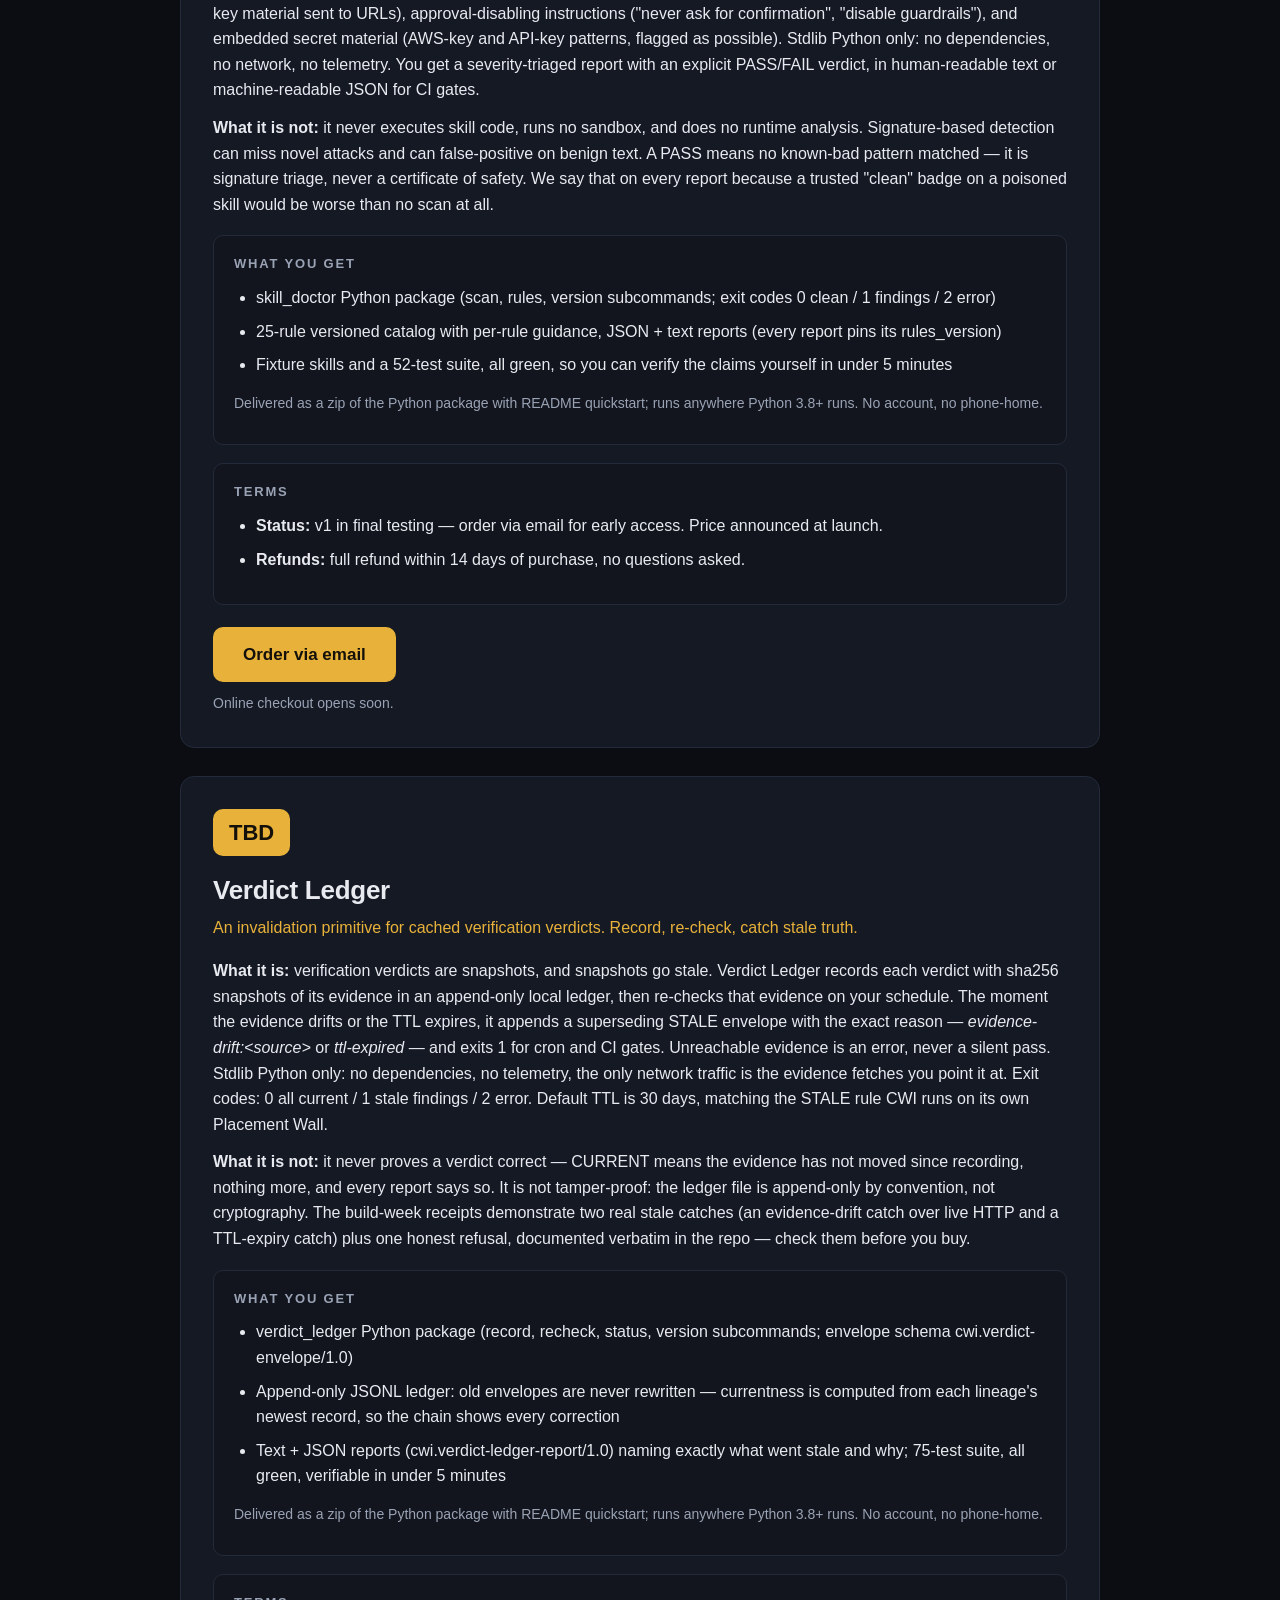
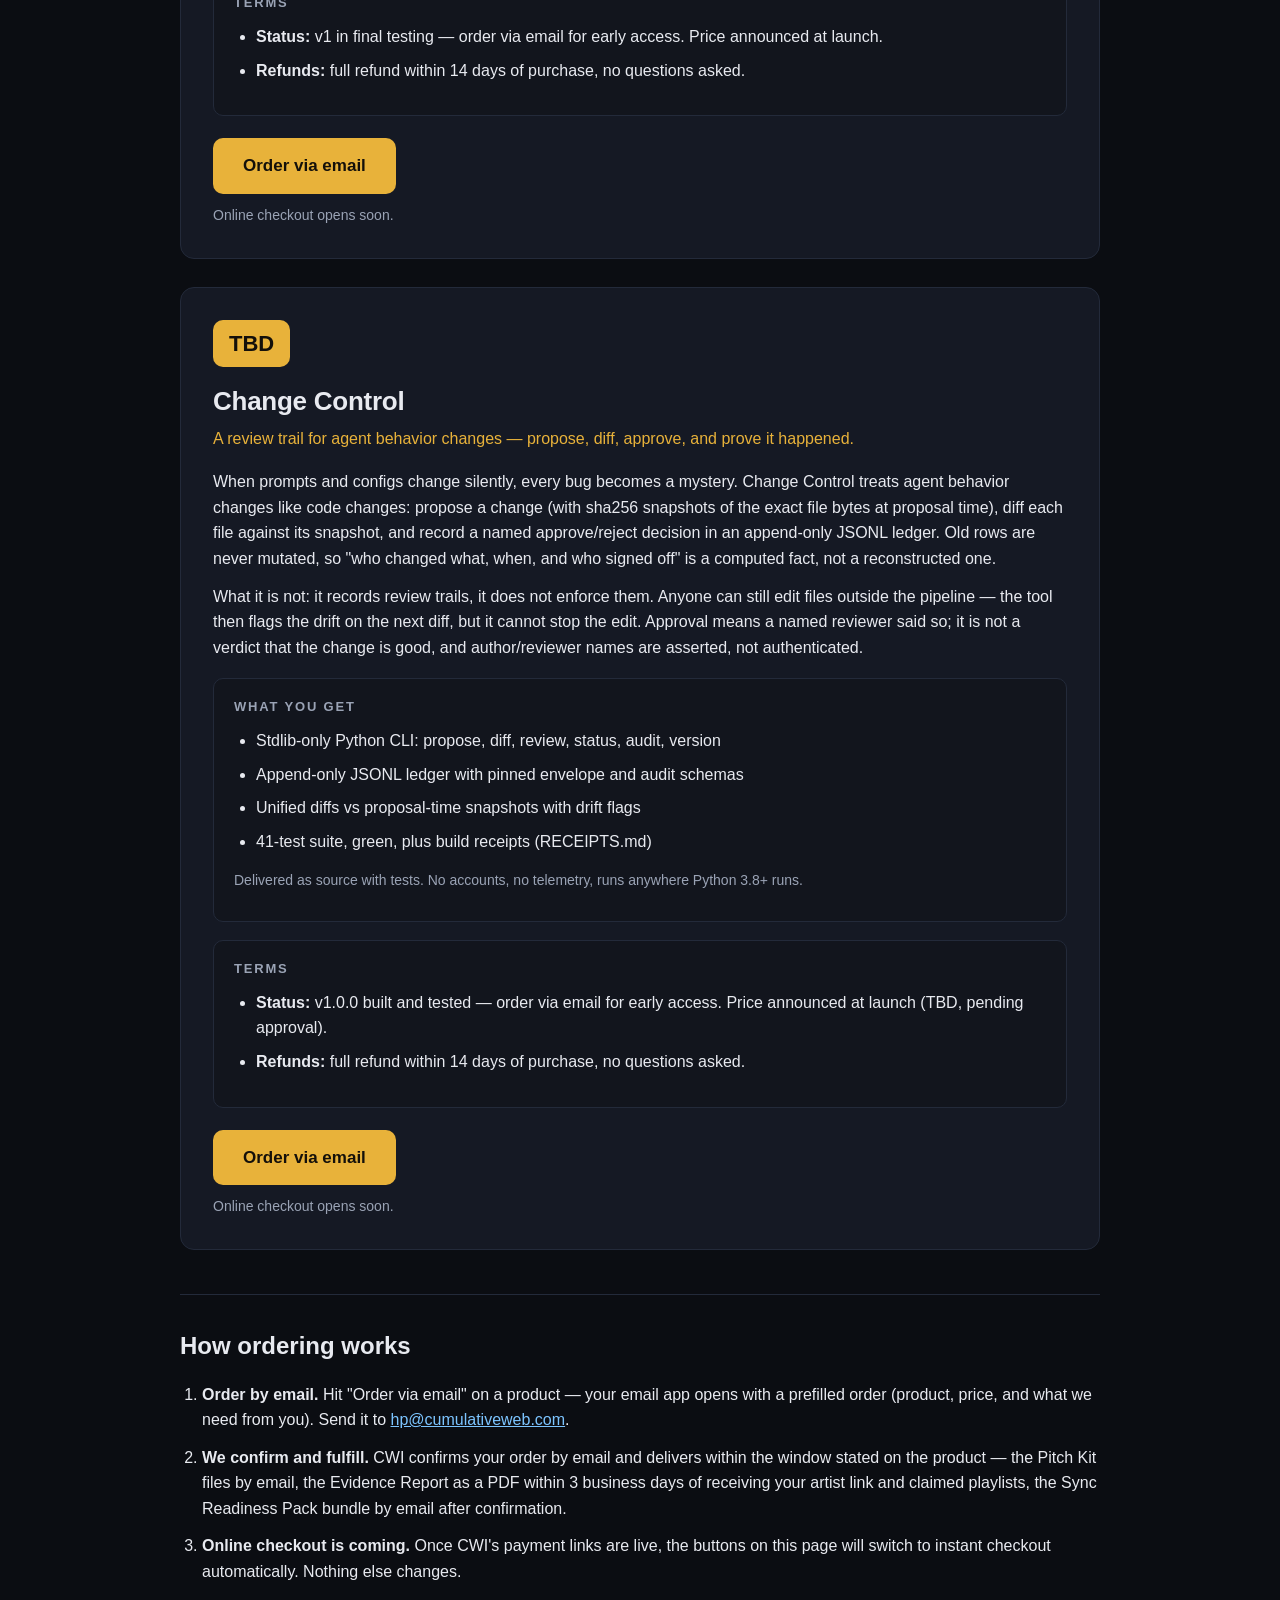
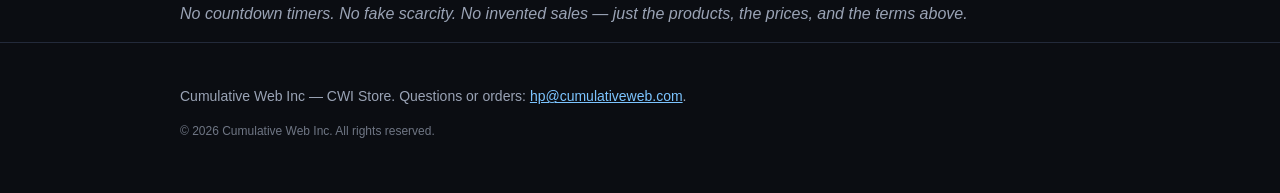
==== commit 7ccd47e8: "mrpe: stage change-control (pending)" ====
--- a/docs/index.html
+++ b/docs/index.html
@@ -270,6 +270,49 @@
        data-price="TBD"></div>
 </article>
 
+<!-- STORE CARD (filled 2026-10-02; mrpe-publish change-control pending) -->
+<!-- PRODUCT -->
+<article class="card" id="change-control">
+  <div class="price">TBD</div>
+  <h2>Change Control</h2>
+  <p class="subtitle">A review trail for agent behavior changes — propose, diff, approve, and prove it happened.</p>
+  <div class="desc">
+    <p>When prompts and configs change silently, every bug becomes a
+    mystery. Change Control treats agent behavior changes like code
+    changes: propose a change (with sha256 snapshots of the exact file
+    bytes at proposal time), diff each file against its snapshot, and
+    record a named approve/reject decision in an append-only JSONL
+    ledger. Old rows are never mutated, so "who changed what, when,
+    and who signed off" is a computed fact, not a reconstructed one.</p>
+    <p>What it is not: it records review trails, it does not enforce
+    them. Anyone can still edit files outside the pipeline — the tool
+    then flags the drift on the next diff, but it cannot stop the edit.
+    Approval means a named reviewer said so; it is not a verdict that
+    the change is good, and author/reviewer names are asserted, not
+    authenticated.</p>
+  </div>
+  <div class="contents">
+    <h3>What you get</h3>
+    <ul>
+      <li>Stdlib-only Python CLI: propose, diff, review, status, audit, version</li>
+      <li>Append-only JSONL ledger with pinned envelope and audit schemas</li>
+      <li>Unified diffs vs proposal-time snapshots with drift flags</li>
+      <li>41-test suite, green, plus build receipts (RECEIPTS.md)</li>
+    </ul>
+    <p class="delivery">Delivered as source with tests. No accounts, no telemetry, runs anywhere Python 3.8+ runs.</p>
+  </div>
+  <div class="terms">
+    <h3>Terms</h3>
+    <ul>
+      <li><strong>Status:</strong> v1.0.0 built and tested — order via email for early access. Price announced at launch (TBD, pending approval).</li>
+      <li><strong>Refunds:</strong> full refund within 14 days of purchase, no questions asked.</li>
+    </ul>
+  </div>
+  <div class="buy-slot" data-id="change-control"
+       data-name="Change Control"
+       data-price="TBD"></div>
+</article>
+
 <!-- MRPE-PRODUCTS -->
 
   </section>
